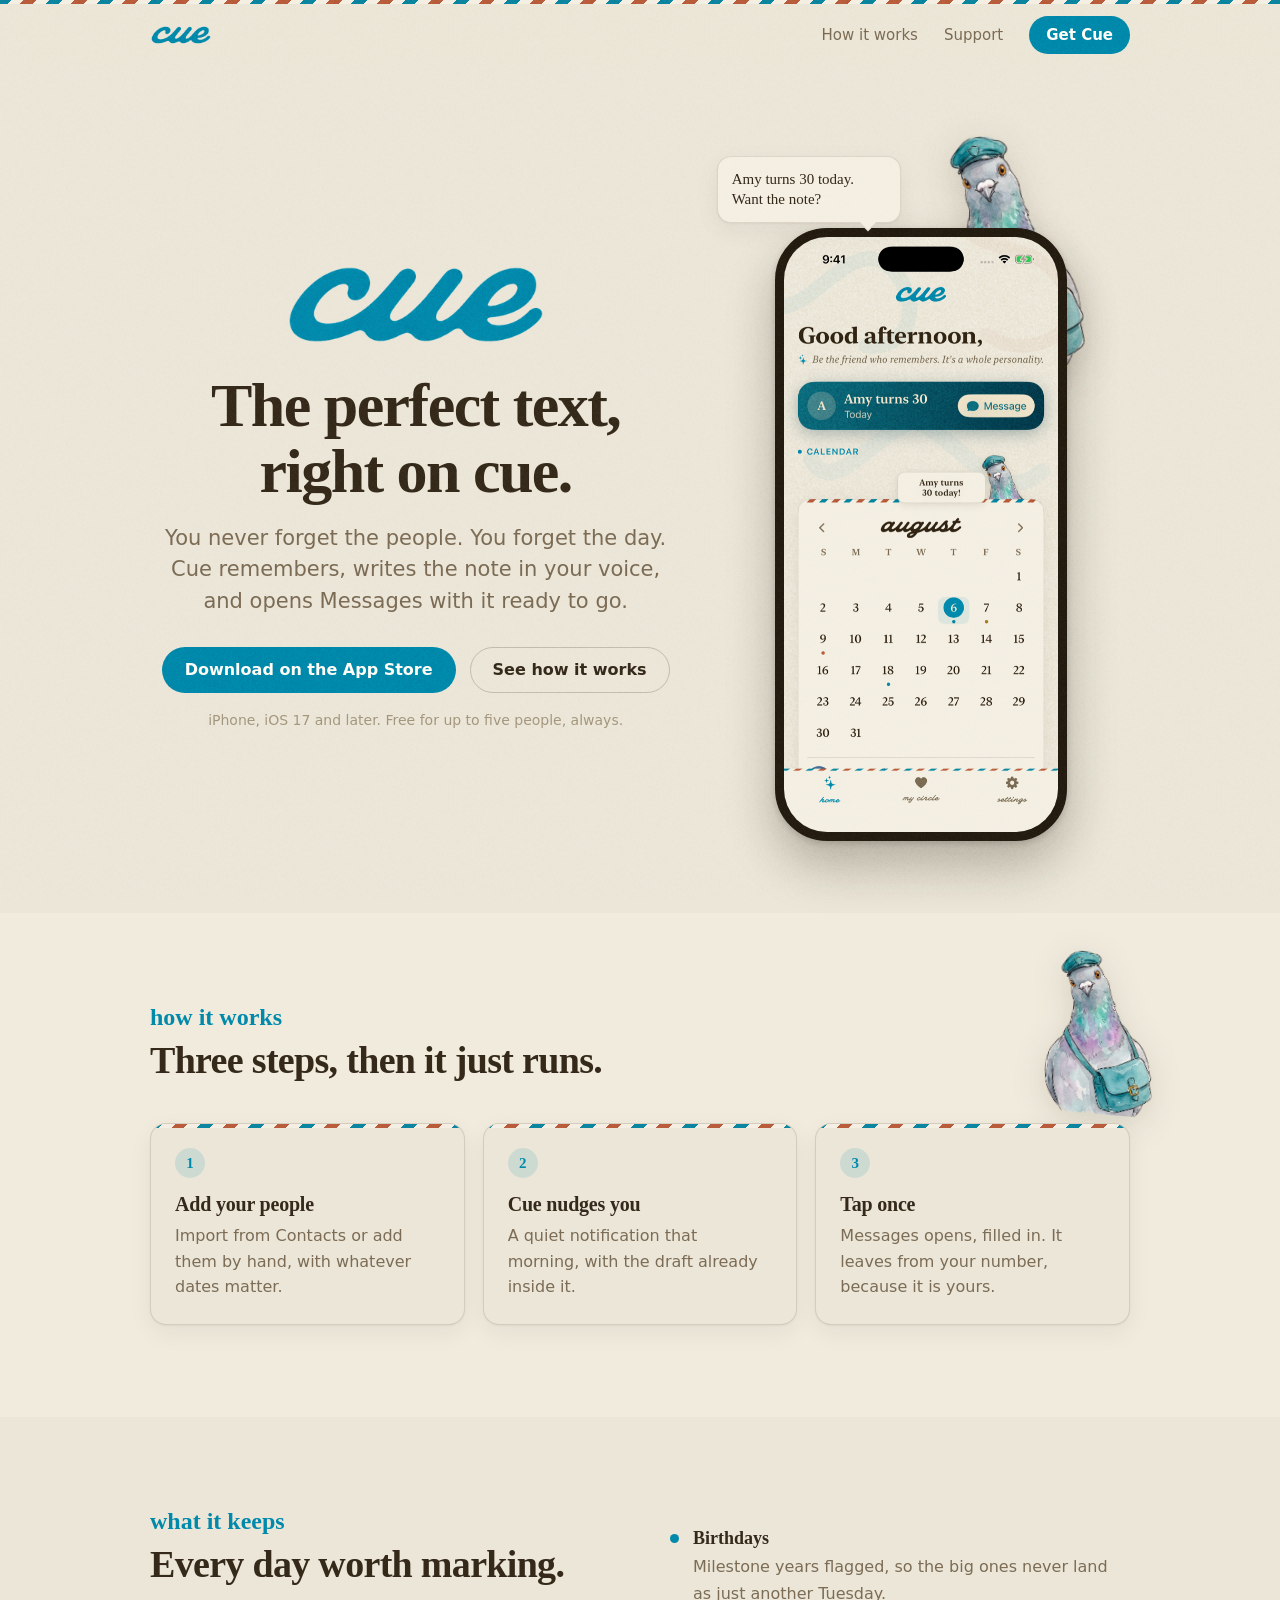
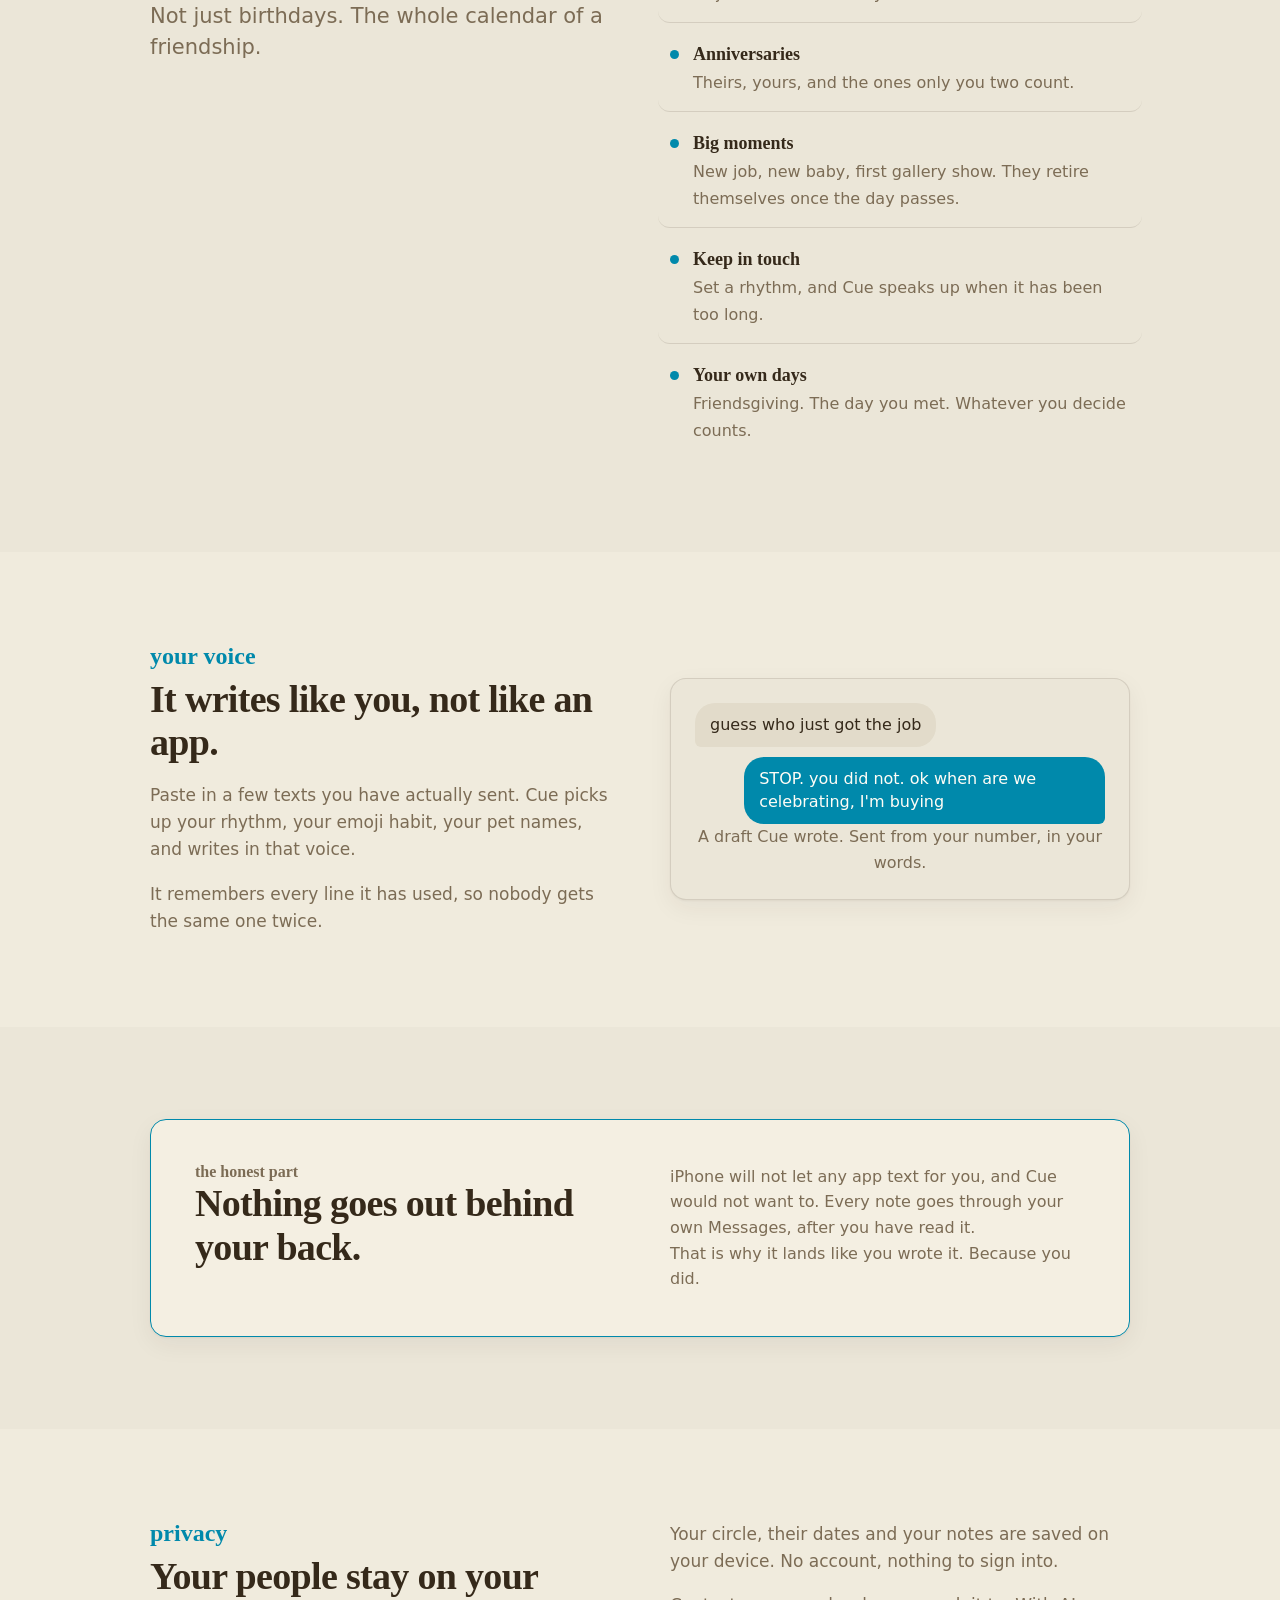
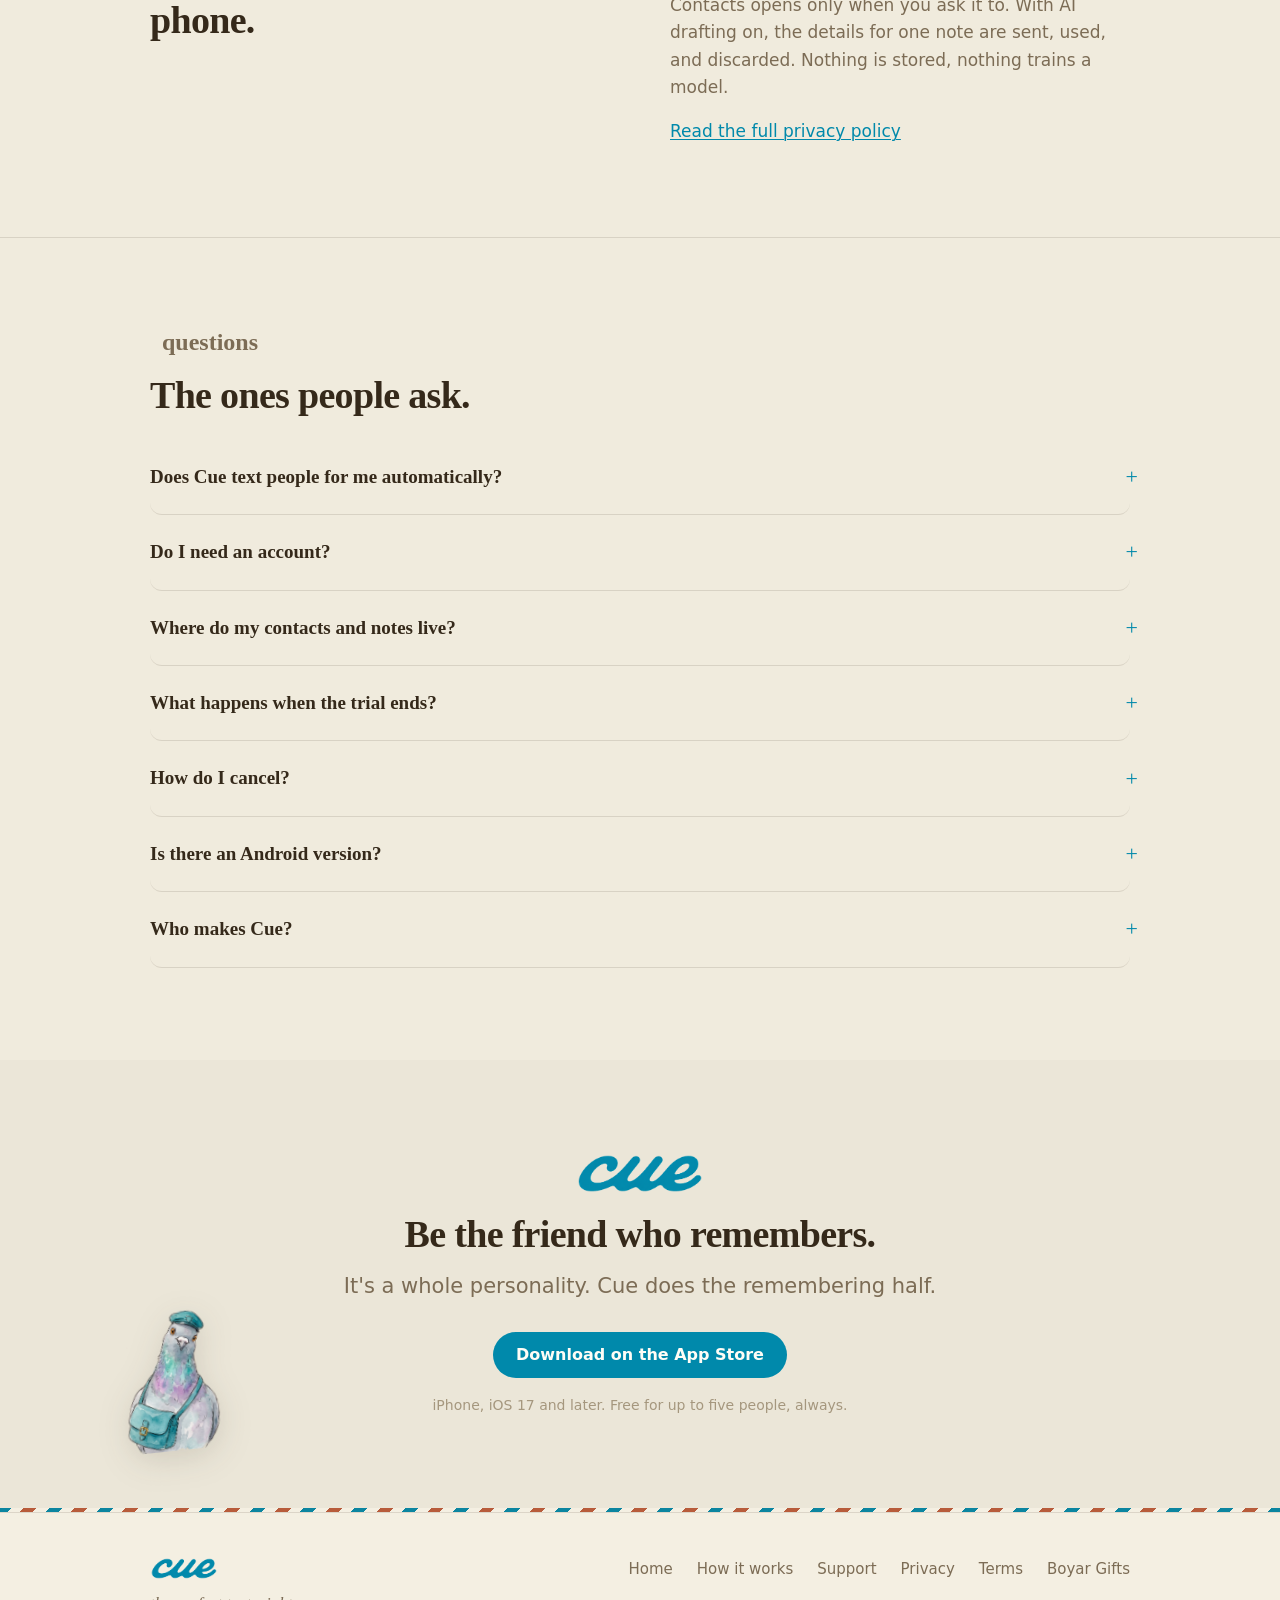
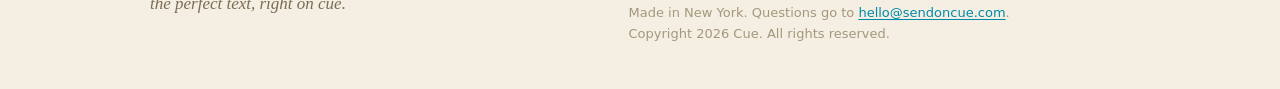
==== index.html @ 004a2480 "Trim moved to the foot, App Store badge, heavier script, and a self-running list I removed the wrong" ====
<!doctype html>
<html lang="en">
<head>
<meta charset="utf-8">
<meta name="viewport" content="width=device-width, initial-scale=1">
<title>Cue. The perfect text, right on cue.</title>
<meta name="description" content="Cue remembers every birthday, anniversary and long overdue hello, drafts the note in your voice, and opens Messages with it ready to send from your own number. iPhone app.">
<link rel="canonical" href="https://sendoncue.com/">
<meta name="theme-color" content="#EBE6D8">
<meta name="apple-mobile-web-app-title" content="Cue">

<meta property="og:type" content="website">
<meta property="og:site_name" content="Cue">
<meta property="og:title" content="Cue. The perfect text, right on cue.">
<meta property="og:description" content="Cue remembers the day, writes the note in your voice, and hands it to you ready to send.">
<meta property="og:url" content="https://sendoncue.com/">
<meta property="og:image" content="https://sendoncue.com/assets/icon.png">
<meta name="twitter:card" content="summary_large_image">
<meta name="twitter:title" content="Cue. The perfect text, right on cue.">
<meta name="twitter:description" content="Cue remembers the day, writes the note in your voice, and hands it to you ready to send.">
<meta name="twitter:image" content="https://sendoncue.com/assets/icon.png">

<link rel="icon" href="/assets/favicon.png" type="image/png">
<link rel="apple-touch-icon" href="/assets/apple-touch-icon.png">
<link rel="stylesheet" href="/assets/styles.css">

<script type="application/ld+json">
{
  "@context": "https://schema.org",
  "@type": "SoftwareApplication",
  "name": "Cue: Send on Cue",
  "applicationCategory": "LifestyleApplication",
  "operatingSystem": "iOS 17.0 or later",
  "url": "https://sendoncue.com/",
  "description": "Cue remembers every birthday, anniversary and long overdue hello, drafts the note in your voice, and opens Messages with it ready to send from your own number."
}
</script>
</head>
<body>

<div class="airmail" aria-hidden="true"></div>

<header class="site-head">
  <div class="wrap">
    <a class="brand" href="/">
      <img src="/assets/wordmark.png" alt="Cue">
    </a>
    <nav class="nav">
      <a href="#how" class="hide-sm">How it works</a>
      <a href="/support.html">Support</a>
      <!-- Scrolls to the closing section, where the App Store CTA lives. -->
      <a class="btn btn-sm" href="#get">Get Cue</a>
    </nav>
  </div>
</header>

<main>

<section class="hero">
  <div class="wrap">
    <div class="hero-copy">
      <img class="hero-mark" src="/assets/wordmark.png" alt="Cue" width="290">
      <h1>The perfect text,<br>right on cue.</h1>
      <p class="lede">
        You never forget the people. You forget the day. Cue remembers, writes the
        note in your voice, and opens Messages with it ready to go.
      </p>
      <div class="cta-row">
        <!-- LAUNCH SWAP: make this an <a class="btn" href="https://apps.apple.com/app/id<APP_ID>"> -->
        <span class="btn btn-static">Download on the App Store</span>
        <a class="btn btn-ghost" href="#how">See how it works</a>
      </div>
      <p class="cta-sub">iPhone, iOS 17 and later. Free for up to five people, always.</p>
    </div>

    <div class="hero-art">
      <div class="hero-note">Amy turns 30 today. Want the note?</div>
      <img class="hero-pigeon" src="/assets/pigeon.png" alt="" aria-hidden="true">
      <div class="phone">
        <img src="/assets/app-home-light.png" width="520" height="1130"
             alt="The Cue home screen: today's moment at the top, and a handwritten august calendar on warm paper">
      </div>
    </div>
  </div>
</section>

<section id="how" class="band">
  <div class="wrap">
    <img class="perch perch-right" src="/assets/pigeon.png" alt="" aria-hidden="true">
    <div class="section-head">
      <p class="eyebrow">how it works</p>
      <h2>Three steps, then it just runs.</h2>
    </div>
    <div class="grid grid-3">
      <article class="card card-stamped step">
        <div class="num">1</div>
        <h3>Add your people</h3>
        <p>Import from Contacts or add them by hand, with whatever dates matter.</p>
      </article>
      <article class="card card-stamped step">
        <div class="num">2</div>
        <h3>Cue nudges you</h3>
        <p>A quiet notification that morning, with the draft already inside it.</p>
      </article>
      <article class="card card-stamped step">
        <div class="num">3</div>
        <h3>Tap once</h3>
        <p>Messages opens, filled in. It leaves from your number, because it is yours.</p>
      </article>
    </div>
  </div>
</section>

<section>
  <div class="wrap split">
    <div>
      <p class="eyebrow">what it keeps</p>
      <h2>Every day worth marking.</h2>
      <p class="lede" style="margin-bottom:0">
        Not just birthdays. The whole calendar of a friendship.
      </p>
    </div>
    <ul class="occasions">
      <li>
        <span class="dot"></span>
        <div><strong>Birthdays</strong><br>
        <span>Milestone years flagged, so the big ones never land as just another Tuesday.</span></div>
      </li>
      <li>
        <span class="dot"></span>
        <div><strong>Anniversaries</strong><br>
        <span>Theirs, yours, and the ones only you two count.</span></div>
      </li>
      <li>
        <span class="dot"></span>
        <div><strong>Big moments</strong><br>
        <span>New job, new baby, first gallery show. They retire themselves once the day passes.</span></div>
      </li>
      <li>
        <span class="dot"></span>
        <div><strong>Keep in touch</strong><br>
        <span>Set a rhythm, and Cue speaks up when it has been too long.</span></div>
      </li>
      <li>
        <span class="dot"></span>
        <div><strong>Your own days</strong><br>
        <span>Friendsgiving. The day you met. Whatever you decide counts.</span></div>
      </li>
    </ul>
  </div>
</section>

<section class="band">
  <div class="wrap split split-center">
    <div>
      <p class="eyebrow">your voice</p>
      <h2>It writes like you, not like an app.</h2>
      <p style="color:var(--ink-2)">
        Paste in a few texts you have actually sent. Cue picks up your rhythm, your
        emoji habit, your pet names, and writes in that voice.
      </p>
      <p style="color:var(--ink-2);margin-bottom:0">
        It remembers every line it has used, so nobody gets the same one twice.
      </p>
    </div>
    <div class="card">
      <div class="thread">
        <div class="bubble them">guess who just got the job</div>
        <div class="bubble you">STOP. you did not. ok when are we celebrating, I'm buying</div>
      </div>
      <p class="thread-cap">A draft Cue wrote. Sent from your number, in your words.</p>
    </div>
  </div>
</section>

<section>
  <div class="wrap">
    <div class="card card-outline" style="padding:clamp(26px,4vw,44px)">
      <div class="split">
        <div>
          <p class="eyebrow">the honest part</p>
          <h2>Nothing goes out behind your back.</h2>
        </div>
        <div>
          <p style="color:var(--ink-2);margin-top:0">
            iPhone will not let any app text for you, and Cue would not want to. Every
            note goes through your own Messages, after you have read it.
          </p>
          <p style="color:var(--ink-2);margin-bottom:0">
            That is why it lands like you wrote it. Because you did.
          </p>
        </div>
      </div>
    </div>
  </div>
</section>

<section class="band">
  <div class="wrap split">
    <div>
      <p class="eyebrow">privacy</p>
      <h2>Your people stay on your phone.</h2>
    </div>
    <div>
      <p style="color:var(--ink-2);margin-top:0">
        Your circle, their dates and your notes are saved on your device. No account,
        nothing to sign into.
      </p>
      <p style="color:var(--ink-2)">
        Contacts opens only when you ask it to. With AI drafting on, the details for
        one note are sent, used, and discarded. Nothing is stored, nothing trains a model.
      </p>
      <p style="margin-bottom:0"><a href="/privacy.html">Read the full privacy policy</a></p>
    </div>
  </div>
</section>

<section class="faq band">
  <div class="wrap">
    <p class="eyebrow">questions</p>
    <h2 style="margin-bottom:22px">The ones people ask.</h2>

    <details>
      <summary>Does Cue text people for me automatically?</summary>
      <p>
        No, and it cannot. iOS does not let any app send a message without you. Cue
        writes the draft and opens Messages with it loaded. You press send.
      </p>
    </details>

    <details>
      <summary>Do I need an account?</summary>
      <p>No. No sign up, no password. Open it and start adding people.</p>
    </details>

    <details>
      <summary>Where do my contacts and notes live?</summary>
      <p>
        On your iPhone. Cue asks for Contacts only when you choose to import, and
        keeps only who you pick. The <a href="/privacy.html">privacy policy</a> has
        the full detail.
      </p>
    </details>

    <details>
      <summary>What happens when the trial ends?</summary>
      <p>
        Nothing is deleted. Cue keeps reminding you about up to five people and keeps
        drafting on your device. Subscribe whenever you want the rest back.
      </p>
    </details>

    <details>
      <summary>How do I cancel?</summary>
      <p>
        iPhone Settings, your name, Subscriptions, Cue. Apple handles billing, so
        cancelling there stops it everywhere. There is a link inside the app too.
      </p>
    </details>

    <details>
      <summary>Is there an Android version?</summary>
      <p>
        Not yet. Cue leans on iOS notifications and the native Messages composer, so
        iPhone came first.
      </p>
    </details>

    <details>
      <summary>Who makes Cue?</summary>
      <p>
        The people behind <a href="https://boyargifts.com" rel="noopener">Boyar Gifts</a>,
        a small New York shop for people who take being thoughtful seriously and
        themselves much less so.
      </p>
    </details>
  </div>
</section>

<section id="get">
  <div class="wrap" style="text-align:center;position:relative;z-index:1">
    <img class="perch perch-left" src="/assets/pigeon.png" alt="" aria-hidden="true">
    <img src="/assets/wordmark.png" alt="Cue" width="130" style="width:130px;margin:0 auto 18px">
    <h2>Be the friend who remembers.</h2>
    <p class="lede" style="margin-left:auto;margin-right:auto">
      It's a whole personality. Cue does the remembering half.
    </p>
    <div class="cta-row" style="justify-content:center">
      <!-- LAUNCH SWAP: make this an <a class="btn" href="https://apps.apple.com/app/id<APP_ID>"> -->
      <span class="btn btn-static">Download on the App Store</span>
    </div>
    <p class="cta-sub">iPhone, iOS 17 and later. Free for up to five people, always.</p>
  </div>
</section>

</main>

<div class="airmail" aria-hidden="true"></div>

<footer class="site-foot">
  <div class="wrap inner">
    <div>
      <img class="mark" src="/assets/wordmark.png" alt="Cue">
      <p class="script" style="margin:0">the perfect text, right on cue.</p>
    </div>
    <div>
      <div class="foot-links">
        <a href="/">Home</a>
        <a href="#how">How it works</a>
        <a href="/support.html">Support</a>
        <a href="/privacy.html">Privacy</a>
        <a href="/terms.html">Terms</a>
        <a href="https://boyargifts.com" rel="noopener">Boyar Gifts</a>
      </div>
      <p class="fine">
        Made in New York. Questions go to
        <a href="mailto:hello@sendoncue.com">hello@sendoncue.com</a>.<br>
        Copyright 2026 Cue. All rights reserved.
      </p>
    </div>
  </div>
</footer>


<script>
// Walk the occasions list on a loop so the section shows what it does without
// anyone hovering. Pauses off-screen and on hover, and sits out entirely for
// anyone who has asked for reduced motion.
(function () {
  var list = document.querySelector('.occasions');
  if (!list || window.matchMedia('(prefers-reduced-motion: reduce)').matches) return;
  var items = [].slice.call(list.children);
  if (!items.length) return;

  var i = -1, timer = null, visible = false, hovering = false;

  function step() {
    items.forEach(function (el) { el.classList.remove('is-lit'); });
    i = (i + 1) % items.length;
    items[i].classList.add('is-lit');
  }
  function run() {
    if (timer || !visible || hovering) return;
    step();
    timer = setInterval(step, 2000);
  }
  function halt(clear) {
    if (timer) { clearInterval(timer); timer = null; }
    if (clear) items.forEach(function (el) { el.classList.remove('is-lit'); });
  }

  list.addEventListener('pointerenter', function () { hovering = true; halt(true); });
  list.addEventListener('pointerleave', function () { hovering = false; run(); });

  new IntersectionObserver(function (entries) {
    visible = entries[0].isIntersecting;
    visible ? run() : halt(true);
  }, { threshold: 0.35 }).observe(list);
})();
</script>
</body>
</html>
---- assets/styles.css ----
/* Cue — sendoncue.com
   Tokens mirror Cue/Theme.swift exactly so the site and the app are one object.
   Type uses the system stack, so an iPhone visitor sees New York and SF Pro:
   the literal fonts the app draws with. No webfont request, no layout shift. */

:root {
  --canvas:      #EBE6D8;
  --paper:       #F4EFE2;
  --paper-deep:  #E2DBCA;
  --ink:         #35291A;
  --ink-2:       #7C6C55;
  --ink-muted:   #A5977E;
  --on-ink:      #F1E5CB;
  --accent:      #0089AB;
  --accent-deep: #0A5A70;
  --accent-soft: rgba(0, 137, 171, 0.13);
  --teal:        #0B85A0;
  --terracotta:  #B85C3B;
  --ochre:       #A37B20;
  --sage:        #6D8449;
  --slate:       #3F6E93;
  --hairline:    rgba(53, 41, 26, 0.13);
  --hairline-2:  rgba(53, 41, 26, 0.22);
  --shadow:      0 1px 2px rgba(53, 41, 26, 0.05), 0 8px 24px rgba(53, 41, 26, 0.06);
  --shadow-lift: 0 2px 4px rgba(53, 41, 26, 0.06), 0 16px 34px rgba(53, 41, 26, 0.10);
  --grain:       0.22;

  --serif: ui-serif, "New York", Georgia, "Iowan Old Style", "Times New Roman", serif;
  --sans:  -apple-system, BlinkMacSystemFont, "SF Pro Text", system-ui, "Segoe UI",
           Roboto, Helvetica, Arial, sans-serif;
  /* The nearest thing to her handwriting that ships on the device, and the same
     face the app used for its tab labels before they became sliced artwork. */
  --script: "Snell Roundhand", "Apple Chancery", "Savoye LET", "Brush Script MT", cursive;

  --gutter: clamp(20px, 5vw, 40px);
  --measure: 62ch;
  --radius: 16px;
}

/* The site is pinned to the warm paper light look for every visitor, whatever
   their browser theme. Per the brand, "white" is always this cream, never #FFF. */

*, *::before, *::after { box-sizing: border-box; }

html { -webkit-text-size-adjust: 100%; scroll-behavior: smooth; }
@media (prefers-reduced-motion: reduce) { html { scroll-behavior: auto; } }

body {
  margin: 0;
  background: var(--canvas);
  color: var(--ink);
  font-family: var(--sans);
  font-size: 17px;
  line-height: 1.6;
  -webkit-font-smoothing: antialiased;
  overflow-x: hidden;
}

/* Thick-paper grain, the same 256px tile the app lays over every screen. */
body::before {
  content: "";
  position: fixed;
  inset: 0;
  background-image: url("grain.png");
  background-size: 256px 256px;
  mix-blend-mode: soft-light;
  opacity: var(--grain);
  pointer-events: none;
  z-index: 9999;
}

img { max-width: 100%; height: auto; display: block; }

a { color: var(--accent); text-decoration-thickness: 1px; text-underline-offset: 2px; }
a:hover { color: var(--accent-deep); }

::selection { background: var(--accent-soft); }

.wrap { width: 100%; max-width: 1060px; margin: 0 inline; margin-inline: auto; padding-inline: var(--gutter); }

/* ---------- par avion ---------- */

.airmail {
  height: 4px;
  width: 100%;
  background: repeating-linear-gradient(
    -45deg,
    var(--teal) 0 9px,
    var(--paper) 9px 18px,
    var(--terracotta) 18px 27px,
    var(--paper) 27px 36px
  );
}

/* ---------- header ---------- */

.site-head {
  position: sticky;
  top: 0;
  z-index: 60;
  background: color-mix(in srgb, var(--canvas) 90%, transparent);
  backdrop-filter: saturate(160%) blur(14px);
  -webkit-backdrop-filter: saturate(160%) blur(14px);
}
.site-head .wrap {
  display: flex;
  align-items: center;
  justify-content: space-between;
  gap: 20px;
  min-height: 62px;
}
.brand { display: flex; align-items: center; gap: 10px; text-decoration: none; }
.brand img { width: 62px; }
.brand .sr { position: absolute; width: 1px; height: 1px; overflow: hidden; clip-path: inset(50%); }

.nav { display: flex; align-items: center; gap: 26px; }
.nav a {
  font-size: 15px;
  color: var(--ink-2);
  text-decoration: none;
  transition: color 0.15s ease;
}
.nav a:hover { color: var(--ink); }
/* .nav a would otherwise out-specify .btn and paint the pill's label in ink. */
.nav a.btn { color: #FFFDF6; }
.nav a.btn.btn-ghost { color: var(--ink); }
@media (max-width: 620px) { .nav a.hide-sm { display: none; } }

/* ---------- buttons ---------- */

.btn {
  display: inline-flex;
  align-items: center;
  justify-content: center;
  gap: 8px;
  min-height: 46px;
  padding: 0 22px;
  border-radius: 999px;
  border: 1px solid transparent;
  background: var(--accent);
  color: #FFFDF6;
  font-family: var(--sans);
  font-size: 16px;
  font-weight: 600;
  text-decoration: none;
  cursor: pointer;
  transition: transform 0.15s ease, filter 0.15s ease;
}
.btn:hover { filter: brightness(1.06); color: #FFFDF6; }
.btn:active { transform: scale(0.98); }

.btn-ghost {
  background: transparent;
  color: var(--ink);
  border-color: var(--hairline-2);
}
.btn-ghost:hover { background: var(--paper); color: var(--ink); filter: none; }

.btn-sm { min-height: 38px; padding: 0 16px; font-size: 15px; }

/* A badge, not a link. Used for the App Store CTA until the listing exists, so
   nothing invites a click that would go nowhere. */
.btn-static { cursor: default; }
.btn-static:hover { filter: none; }
.btn-static:active { transform: none; }

/* ---------- type ---------- */

h1, h2, h3, .serif { font-family: var(--serif); font-weight: 600; letter-spacing: -0.01em; }

h1 {
  font-size: clamp(38px, 6.4vw, 62px);
  line-height: 1.06;
  margin: 0 0 18px;
  letter-spacing: -0.025em;
}
h2 {
  font-size: clamp(27px, 3.6vw, 38px);
  line-height: 1.15;
  margin: 0 0 14px;
  letter-spacing: -0.018em;
}
h3 { font-size: 20px; line-height: 1.25; margin: 0 0 6px; }

.lede {
  font-size: clamp(18px, 2.1vw, 21px);
  line-height: 1.5;
  color: var(--ink-2);
  max-width: 34em;
  margin: 0 0 30px;
}
/* Mini headers in her hand, sentence case. Script in all caps is unreadable.
   Named Black face first: Snell ships Regular, Bold and Black, and weight 900
   alone does not always resolve to Black through the family name. */
.eyebrow {
  font-family: "SnellRoundhand-Black", var(--script);
  font-weight: 900;
  font-size: clamp(19px, 2.1vw, 24px);
  line-height: 1;
  letter-spacing: 0;
  text-transform: none;
  color: var(--accent);
  margin: 0 0 8px;
  padding-bottom: 2px;
}
.script {
  font-family: var(--serif);
  font-style: italic;
  color: var(--ink-2);
}

section { padding-block: clamp(56px, 9vw, 92px); scroll-margin-top: 70px; position: relative; }
.section-head { max-width: 40em; margin-bottom: 40px; }

/* Alternating paper bands so each section reads as its own sheet rather than one
   endless scroll. Tint only, no rule: a hairline between two near-identical
   creams reads as a seam rather than a separation. */
.band { background: color-mix(in srgb, var(--paper) 52%, var(--canvas)); }

/* A pigeon tucked into a corner of the content column, decorative only.
   Anchored to .wrap rather than the section, so it tracks the text instead of
   drifting out into the page margin on wide screens. */
.wrap { position: relative; }
.perch {
  position: absolute;
  pointer-events: none;
  z-index: 0;
  filter: drop-shadow(0 8px 16px rgba(53, 41, 26, 0.14));
}
/* Inset by 12px: the rotation swings the bounding box out by roughly 8px, which
   is enough to force a horizontal scrollbar between 820 and 1100 where the wrap
   fills the viewport and there is no page margin to absorb it. */
.perch-right { right: 12px; top: -54px; width: clamp(76px, 9vw, 112px); transform: rotate(5deg); }
.perch-left  { left: 12px; bottom: -34px; width: clamp(70px, 8vw, 96px); transform: rotate(-6deg) scaleX(-1); }
/* Modifier: drop a perch to the foot of its column instead of the head. Low
   enough to clear the card above it rather than being decapitated by it. */
.perch-low   { top: auto; bottom: -66px; }
.wrap > *:not(.perch) { position: relative; z-index: 1; }
@media (max-width: 820px) { .perch { display: none; } }

/* ---------- hero ---------- */

.hero { padding-top: clamp(48px, 8vw, 84px); padding-bottom: clamp(40px, 7vw, 72px); position: relative; }
.hero .wrap {
  display: grid;
  grid-template-columns: minmax(0, 1.15fr) minmax(0, 0.85fr);
  gap: clamp(24px, 5vw, 56px);
  align-items: center;
}
/* Wordmark centred over its column, everything stacked beneath it. */
.hero-copy { text-align: center; }
.hero-copy .lede { margin-inline: auto; }
.hero-copy .cta-row { justify-content: center; }
.hero-mark { width: min(268px, 60vw); margin: 0 auto 24px; }

/* The app itself, in a bezel, with the mail pigeon peeking out from behind it
   exactly the way it peeks from behind the calendar card inside the app. */
.hero-art { position: relative; justify-self: center; padding-top: 78px; padding-right: 26px; }
.phone {
  position: relative;
  z-index: 1;
  width: min(292px, 60vw);
  border: 9px solid #241B10;
  border-radius: 52px;
  overflow: hidden;
  background: #241B10;
  box-shadow: 0 2px 6px rgba(36, 27, 16, 0.18), 0 24px 48px rgba(36, 27, 16, 0.28);
}
.phone img { width: 100%; height: auto; display: block; }
.hero-pigeon {
  position: absolute;
  z-index: 0;
  top: -14px;
  right: 2px;
  width: min(160px, 34vw);
  transform: rotate(3deg);
  filter: drop-shadow(0 10px 18px rgba(53, 41, 26, 0.18));
}
.hero-note {
  position: absolute;
  z-index: 2;
  left: -58px;
  top: 6px;
  max-width: 184px;
  background: var(--paper);
  border: 1px solid var(--hairline);
  border-radius: 14px;
  padding: 12px 14px;
  box-shadow: var(--shadow);
  font-family: var(--serif);
  font-size: 15px;
  line-height: 1.35;
  color: var(--ink);
}
.hero-note::after {
  content: "";
  position: absolute;
  right: 26px;
  bottom: -7px;
  width: 12px; height: 12px;
  background: var(--paper);
  border-right: 1px solid var(--hairline);
  border-bottom: 1px solid var(--hairline);
  transform: rotate(45deg);
}
.cta-row { display: flex; flex-wrap: wrap; align-items: center; gap: 14px; }
.cta-sub { font-size: 14px; color: var(--ink-muted); margin: 16px 0 0; }

@media (max-width: 780px) {
  .hero .wrap { grid-template-columns: 1fr; }
  .hero-art { order: -1; justify-self: center; margin-bottom: 4px; padding-top: 64px; }
  .phone { width: min(232px, 56vw); border-width: 7px; border-radius: 42px; }
  .hero-pigeon { width: min(126px, 30vw); right: 0; }
  .hero-note { left: -46px; top: 2px; max-width: 150px; font-size: 14px; }
}

/* "Soon on the App Store" chip */
.store-pill {
  display: inline-block;
  font-size: 11px;
  font-weight: 700;
  letter-spacing: 0.12em;
  text-transform: uppercase;
  color: var(--accent);
  background: var(--accent-soft);
  padding: 6px 12px;
  border-radius: 999px;
  margin: 0 0 16px;
}

/* ---------- cards ---------- */

.card {
  position: relative;
  background: var(--paper);
  border: 1px solid var(--hairline);
  border-radius: var(--radius);
  padding: 24px;
  box-shadow: var(--shadow);
  overflow: hidden;
  transition: transform 0.2s ease, box-shadow 0.2s ease, border-color 0.2s ease;
}
.band .card { background: var(--canvas); }
.card:hover {
  transform: translateY(-3px);
  box-shadow: var(--shadow-lift);
  border-color: var(--hairline-2);
}
@media (prefers-reduced-motion: reduce) { .card:hover { transform: none; } }
.card-stamped::before {
  content: "";
  position: absolute;
  inset: 0 0 auto 0;
  height: 4px;
  background: repeating-linear-gradient(
    -45deg,
    var(--teal) 0 9px,
    var(--paper) 9px 18px,
    var(--terracotta) 18px 27px,
    var(--paper) 27px 36px
  );
}

/* Outlined instead of stamped: a turquoise rule all the way round. */
.card-outline { border: 1.5px solid var(--accent); }
.card-outline:hover { border-color: var(--accent); }

.grid { display: grid; gap: 18px; }
.grid-3 { grid-template-columns: repeat(3, minmax(0, 1fr)); }
.grid-2 { grid-template-columns: repeat(2, minmax(0, 1fr)); }
@media (max-width: 880px) { .grid-3 { grid-template-columns: 1fr; } }
@media (max-width: 700px) { .grid-2 { grid-template-columns: 1fr; } }

.step .num {
  font-family: var(--serif);
  font-size: 15px;
  font-weight: 600;
  color: var(--accent);
  width: 30px; height: 30px;
  display: grid; place-items: center;
  border-radius: 50%;
  background: var(--accent-soft);
  margin-bottom: 14px;
}
.card p { color: var(--ink-2); margin: 0; font-size: 16px; }

/* ---------- occasion list ---------- */

.occasions { list-style: none; margin: 0; padding: 0; display: grid; gap: 2px; }
.occasions li {
  display: flex;
  gap: 14px;
  align-items: baseline;
  padding: 15px 12px;
  margin-inline: -12px;
  border-radius: 12px;
  border-bottom: 1px solid var(--hairline);
  transition: background 0.16s ease;
}
.occasions li:last-child { border-bottom: 0; }
/* .is-lit is driven by the auto-cycle in index.html, and reads identically to a
   hover so the section demonstrates itself without anyone touching it. */
.occasions li:hover,
.occasions li.is-lit { background: var(--paper); }
.band .occasions li:hover,
.band .occasions li.is-lit { background: var(--canvas); }
.occasions li.is-lit .dot {
  transform: translateY(-1px) scale(1.45);
  box-shadow: 0 0 0 5px var(--accent-soft);
}
.occasions li.is-lit strong { color: var(--accent); }
/* One palette: every ink dot is the house turquoise. */
.dot {
  width: 9px; height: 9px; border-radius: 50%; flex: none;
  background: var(--accent);
  transform: translateY(-1px);
  transition: transform 0.16s ease, box-shadow 0.16s ease;
}
.occasions li:hover .dot { transform: translateY(-1px) scale(1.35); }
.occasions strong { font-family: var(--serif); font-weight: 600; font-size: 18px; }
.occasions span { color: var(--ink-2); font-size: 16px; }

/* ---------- split panels ---------- */

/* Headings sit level with the top of the column beside them, which reads more
   deliberate than vertical centering when the two sides differ a lot in length. */
.split { display: grid; grid-template-columns: repeat(2, minmax(0, 1fr)); gap: clamp(28px, 5vw, 60px); align-items: start; }
/* For pairs where the two halves should read as level, not top-aligned. */
.split-center { align-items: center; }
@media (max-width: 820px) { .split { grid-template-columns: 1fr; } }

.thread { display: grid; gap: 10px; }
.bubble {
  max-width: 88%;
  padding: 11px 15px;
  border-radius: 20px;
  font-size: 16px;
  line-height: 1.4;
}
.bubble.them {
  justify-self: start;
  background: var(--paper-deep);
  color: var(--ink);
  border-bottom-left-radius: 6px;
}
.bubble.you {
  justify-self: end;
  background: var(--accent);
  color: #FFFDF6;
  border-bottom-right-radius: 6px;
}
.thread-cap { font-size: 13px; color: var(--ink-muted); text-align: center; margin: 4px 0 0; }

/* ---------- pricing ---------- */

.price-grid { display: grid; grid-template-columns: repeat(2, minmax(0, 1fr)); gap: 18px; max-width: 720px; }
@media (max-width: 700px) { .price-grid { grid-template-columns: 1fr; } }
.price .amount { font-family: var(--serif); font-size: 40px; line-height: 1; margin: 6px 0 4px; }
.price .per { font-size: 15px; color: var(--ink-2); }
.price .tag {
  display: inline-block;
  font-size: 11px;
  font-weight: 700;
  letter-spacing: 0.1em;
  text-transform: uppercase;
  color: var(--accent);
  background: var(--accent-soft);
  padding: 4px 9px;
  border-radius: 999px;
  margin-bottom: 4px;
}
.price-note { font-size: 14px; color: var(--ink-muted); margin-top: 20px; max-width: 46em; }

/* ---------- faq ---------- */

.faq { border-top: 1px solid var(--hairline); }
.faq details { border-bottom: 1px solid var(--hairline); padding: 4px 0; }
.faq details { transition: background 0.16s ease; border-radius: 12px; }
.faq details:hover { background: var(--paper); }
.band .faq details:hover { background: var(--canvas); }
.faq summary {
  cursor: pointer;
  list-style: none;
  padding: 18px 40px 18px 12px;
  margin-inline: -12px;
  font-family: var(--serif);
  font-size: 19px;
  font-weight: 600;
  position: relative;
  transition: color 0.15s ease;
}
.faq summary:hover { color: var(--accent); }
.faq p { padding-inline: 12px; margin-inline: -12px; }
.faq summary::-webkit-details-marker { display: none; }
.faq summary::after {
  content: "+";
  position: absolute;
  right: 4px; top: 50%;
  transform: translateY(-50%);
  font-size: 22px;
  font-weight: 400;
  color: var(--accent);
}
.faq details[open] summary::after { content: "\2013"; }
.faq p { color: var(--ink-2); margin: 0 0 18px; max-width: var(--measure); }

/* ---------- footer ---------- */

.site-foot { background: var(--paper); border-top: 1px solid var(--hairline); }
.site-foot .inner {
  padding-block: 44px;
  display: flex;
  flex-wrap: wrap;
  gap: 28px;
  justify-content: space-between;
  align-items: flex-start;
}
.site-foot img.mark { width: 68px; margin-bottom: 10px; }
.foot-links { display: flex; flex-wrap: wrap; gap: 8px 24px; }
.foot-links a { color: var(--ink-2); text-decoration: none; font-size: 15px; }
.foot-links a:hover { color: var(--ink); }
.fine { font-size: 13px; color: var(--ink-muted); margin: 22px 0 0; }

/* ---------- legal / prose pages ---------- */

.prose { max-width: 720px; padding-block: clamp(44px, 7vw, 72px); }
.prose h1 { font-size: clamp(32px, 5vw, 46px); margin-bottom: 8px; }
.prose .updated { color: var(--ink-muted); font-size: 14px; margin: 0 0 40px; }
.prose h2 { font-size: 23px; margin: 40px 0 10px; }
.prose h3 { font-size: 18px; margin: 26px 0 6px; }
.prose p, .prose li { color: var(--ink-2); }
.prose li { margin-bottom: 7px; }
.prose ul { padding-left: 20px; }
.prose strong { color: var(--ink); font-weight: 600; }
.prose table { width: 100%; border-collapse: collapse; margin: 18px 0; font-size: 15px; }
.prose th, .prose td { text-align: left; padding: 11px 12px; border-bottom: 1px solid var(--hairline); vertical-align: top; }
.prose th { font-family: var(--serif); font-weight: 600; color: var(--ink); }
.prose td { color: var(--ink-2); }
.prose .callout {
  background: var(--paper);
  border: 1px solid var(--hairline);
  border-radius: var(--radius);
  padding: 20px 22px;
  margin: 26px 0;
}
.prose .callout p:last-child { margin-bottom: 0; }
.table-scroll { overflow-x: auto; }
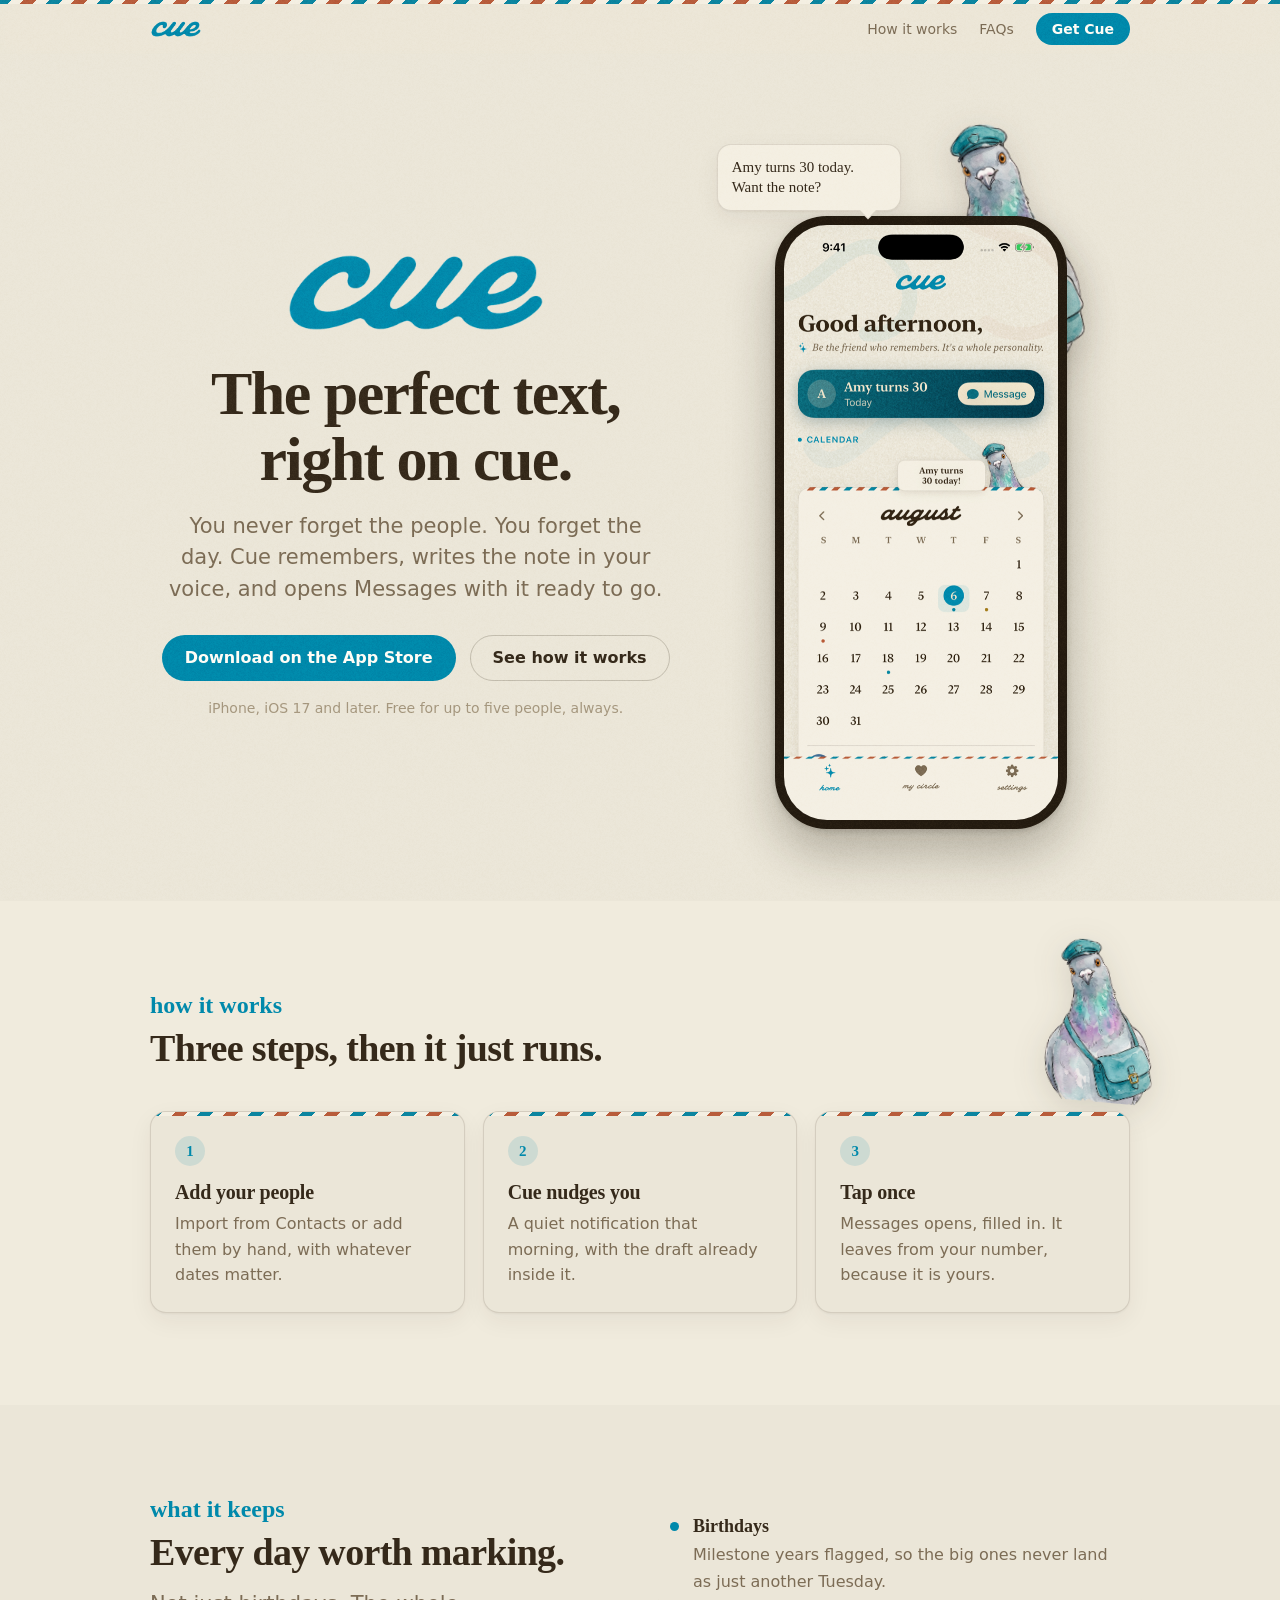
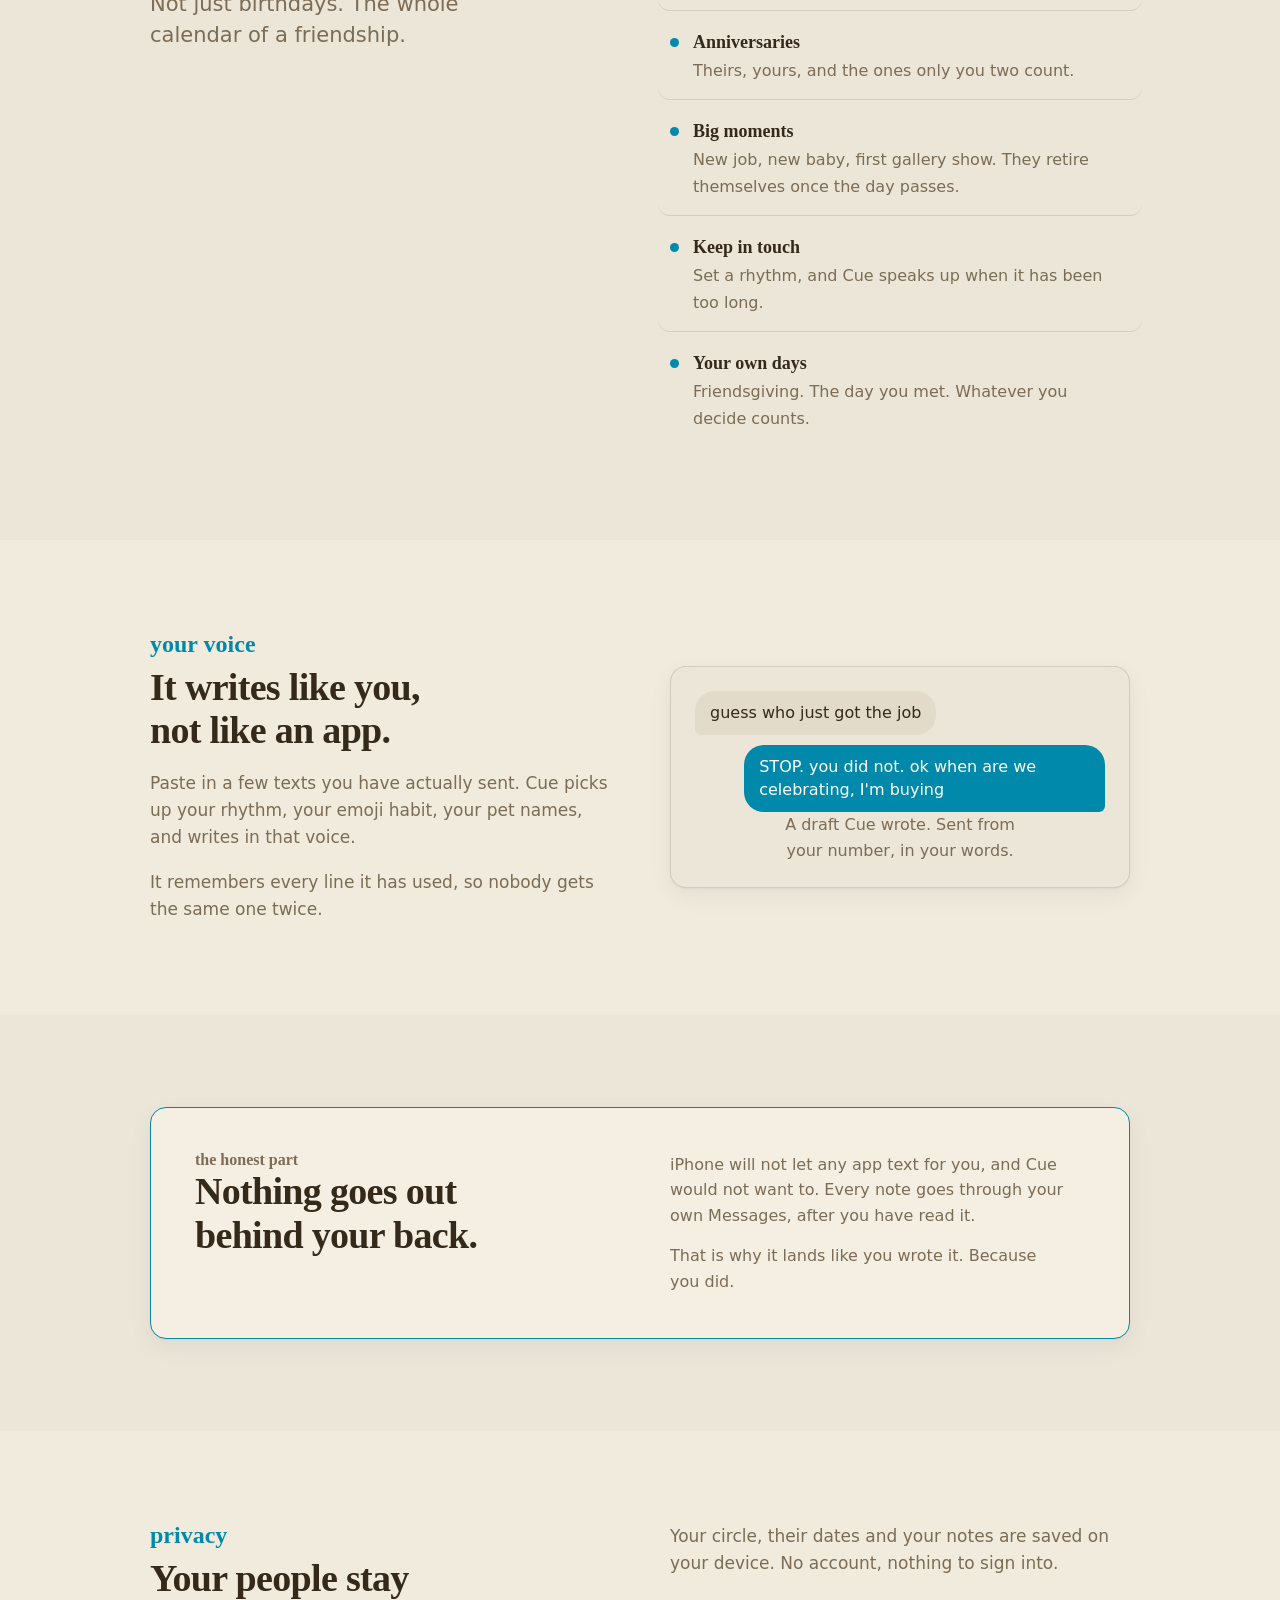
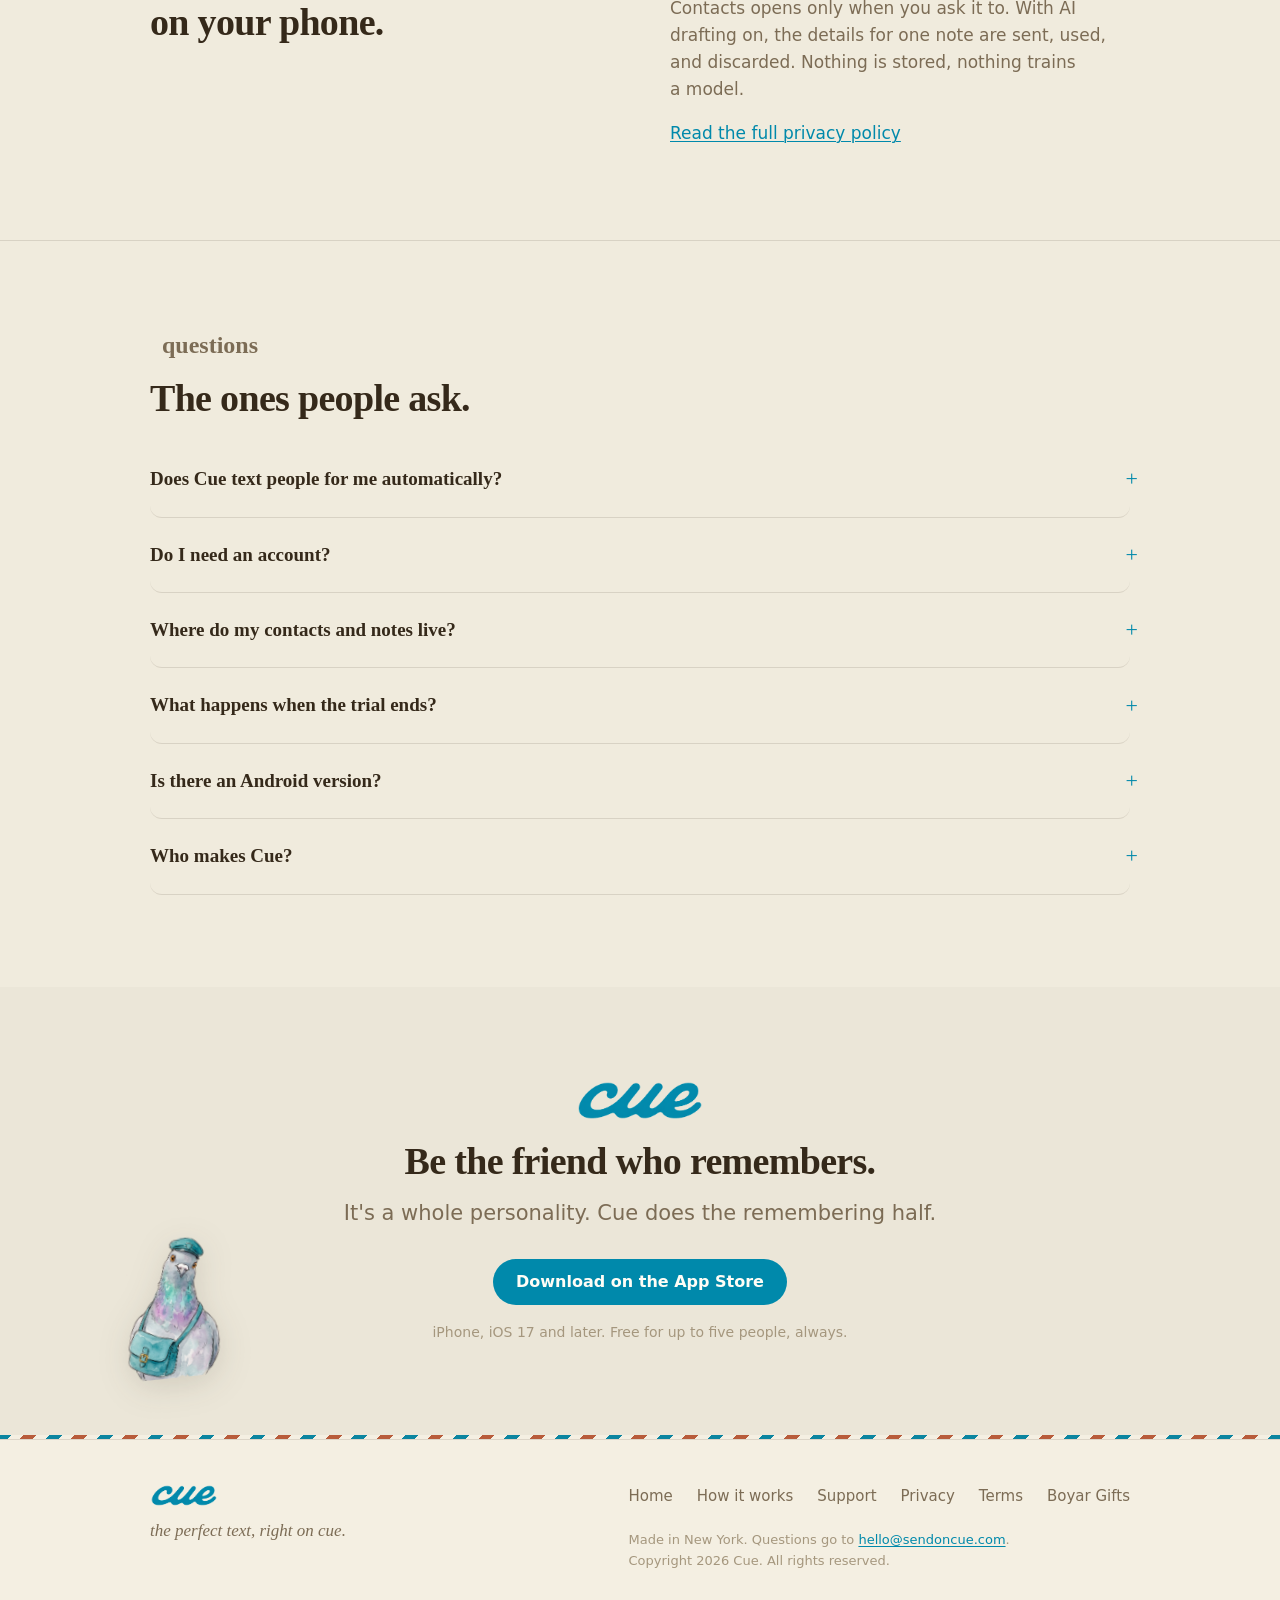
==== commit fda1fb5b: "Support drops out of the top nav, FAQs joins it, cancel question retired Nav is now How it works, FA" ====
--- a/index.html
+++ b/index.html
@@ -47,8 +47,8 @@
     </a>
     <nav class="nav">
       <a href="#how" class="hide-sm">How it works</a>
-      <a href="/support.html">Support</a>
-      <!-- Scrolls to the closing section, where the App Store CTA lives. -->
+      <a href="#faq" class="hide-sm">FAQs</a>
+      <!-- Support lives in the footer only. Scrolls to the closing App Store CTA. -->
       <a class="btn btn-sm" href="#get">Get Cue</a>
     </nav>
   </div>
@@ -215,7 +215,7 @@
   </div>
 </section>
 
-<section class="faq band">
+<section id="faq" class="faq band">
   <div class="wrap">
     <p class="eyebrow">questions</p>
     <h2 style="margin-bottom:22px">The ones people ask.</h2>
@@ -247,14 +247,6 @@
       <p>
         Nothing is deleted. Cue keeps reminding you about up to five people and keeps
         drafting on your device. Subscribe whenever you want the rest back.
-      </p>
-    </details>
-
-    <details>
-      <summary>How do I cancel?</summary>
-      <p>
-        iPhone Settings, your name, Subscriptions, Cue. Apple handles billing, so
-        cancelling there stops it everywhere. There is a link inside the app too.
       </p>
     </details>
 
--- a/assets/styles.css
+++ b/assets/styles.css
@@ -107,15 +107,15 @@
   align-items: center;
   justify-content: space-between;
   gap: 20px;
-  min-height: 62px;
+  min-height: 50px;
 }
 .brand { display: flex; align-items: center; gap: 10px; text-decoration: none; }
-.brand img { width: 62px; }
+.brand img { width: 52px; }
 .brand .sr { position: absolute; width: 1px; height: 1px; overflow: hidden; clip-path: inset(50%); }
 
-.nav { display: flex; align-items: center; gap: 26px; }
+.nav { display: flex; align-items: center; gap: 22px; }
 .nav a {
-  font-size: 15px;
+  font-size: 14px;
   color: var(--ink-2);
   text-decoration: none;
   transition: color 0.15s ease;
@@ -156,7 +156,7 @@
 }
 .btn-ghost:hover { background: var(--paper); color: var(--ink); filter: none; }
 
-.btn-sm { min-height: 38px; padding: 0 16px; font-size: 15px; }
+.btn-sm { min-height: 32px; padding: 0 15px; font-size: 14px; }
 
 /* A badge, not a link. Used for the App Store CTA until the listing exists, so
    nothing invites a click that would go nowhere. */
@@ -167,6 +167,21 @@
 /* ---------- type ---------- */
 
 h1, h2, h3, .serif { font-family: var(--serif); font-weight: 600; letter-spacing: -0.01em; }
+
+/* Line breaking.
+   balance: spreads a heading evenly across its lines instead of leaving a
+   single word stranded underneath a full one.
+   pretty: keeps body copy from ending on a widow, and avoids starting a new
+   sentence one or two words before a wrap.
+   Both degrade to normal wrapping where unsupported, so nothing breaks. */
+h1, h2, h3, .lede, .thread-cap, .cta-sub, .hero-note, .price-note, summary {
+  text-wrap: balance;
+}
+p, li, dd, .prose li, figcaption {
+  text-wrap: pretty;
+}
+/* Never strand the last word of a link or a price on its own line. */
+.occasions strong, .price .per, .fine { text-wrap: pretty; }
 
 h1 {
   font-size: clamp(38px, 6.4vw, 62px);
@@ -209,7 +224,8 @@
   color: var(--ink-2);
 }
 
-section { padding-block: clamp(56px, 9vw, 92px); scroll-margin-top: 70px; position: relative; }
+/* scroll-margin-top tracks the sticky header, so anchor jumps do not land under it. */
+section { padding-block: clamp(56px, 9vw, 92px); scroll-margin-top: 58px; position: relative; }
 .section-head { max-width: 40em; margin-bottom: 40px; }
 
 /* Alternating paper bands so each section reads as its own sheet rather than one
@@ -383,6 +399,9 @@
   margin-bottom: 14px;
 }
 .card p { color: var(--ink-2); margin: 0; font-size: 16px; }
+/* margin:0 above is right for a single paragraph in a card, but it welds
+   consecutive ones into one block with no air between the sentences. */
+.card p + p { margin-top: 0.9em; }
 
 /* ---------- occasion list ---------- */
 
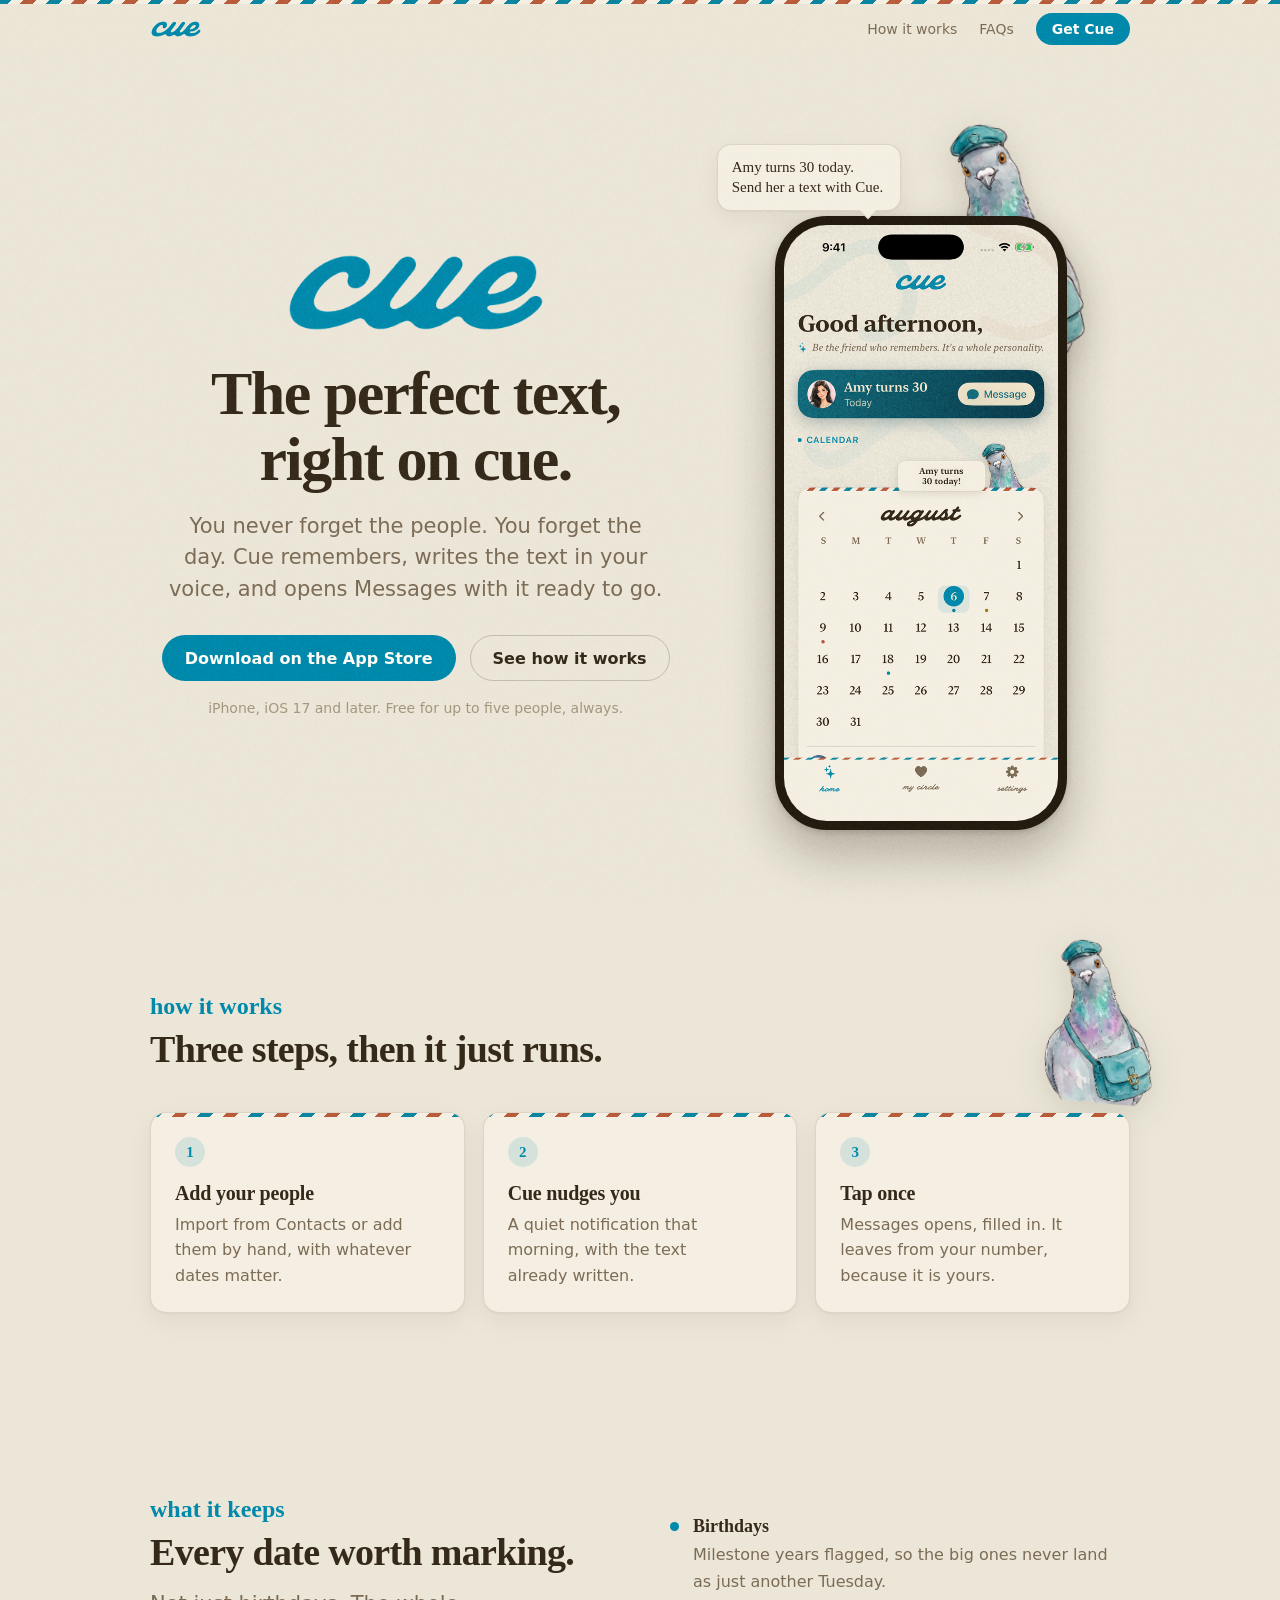
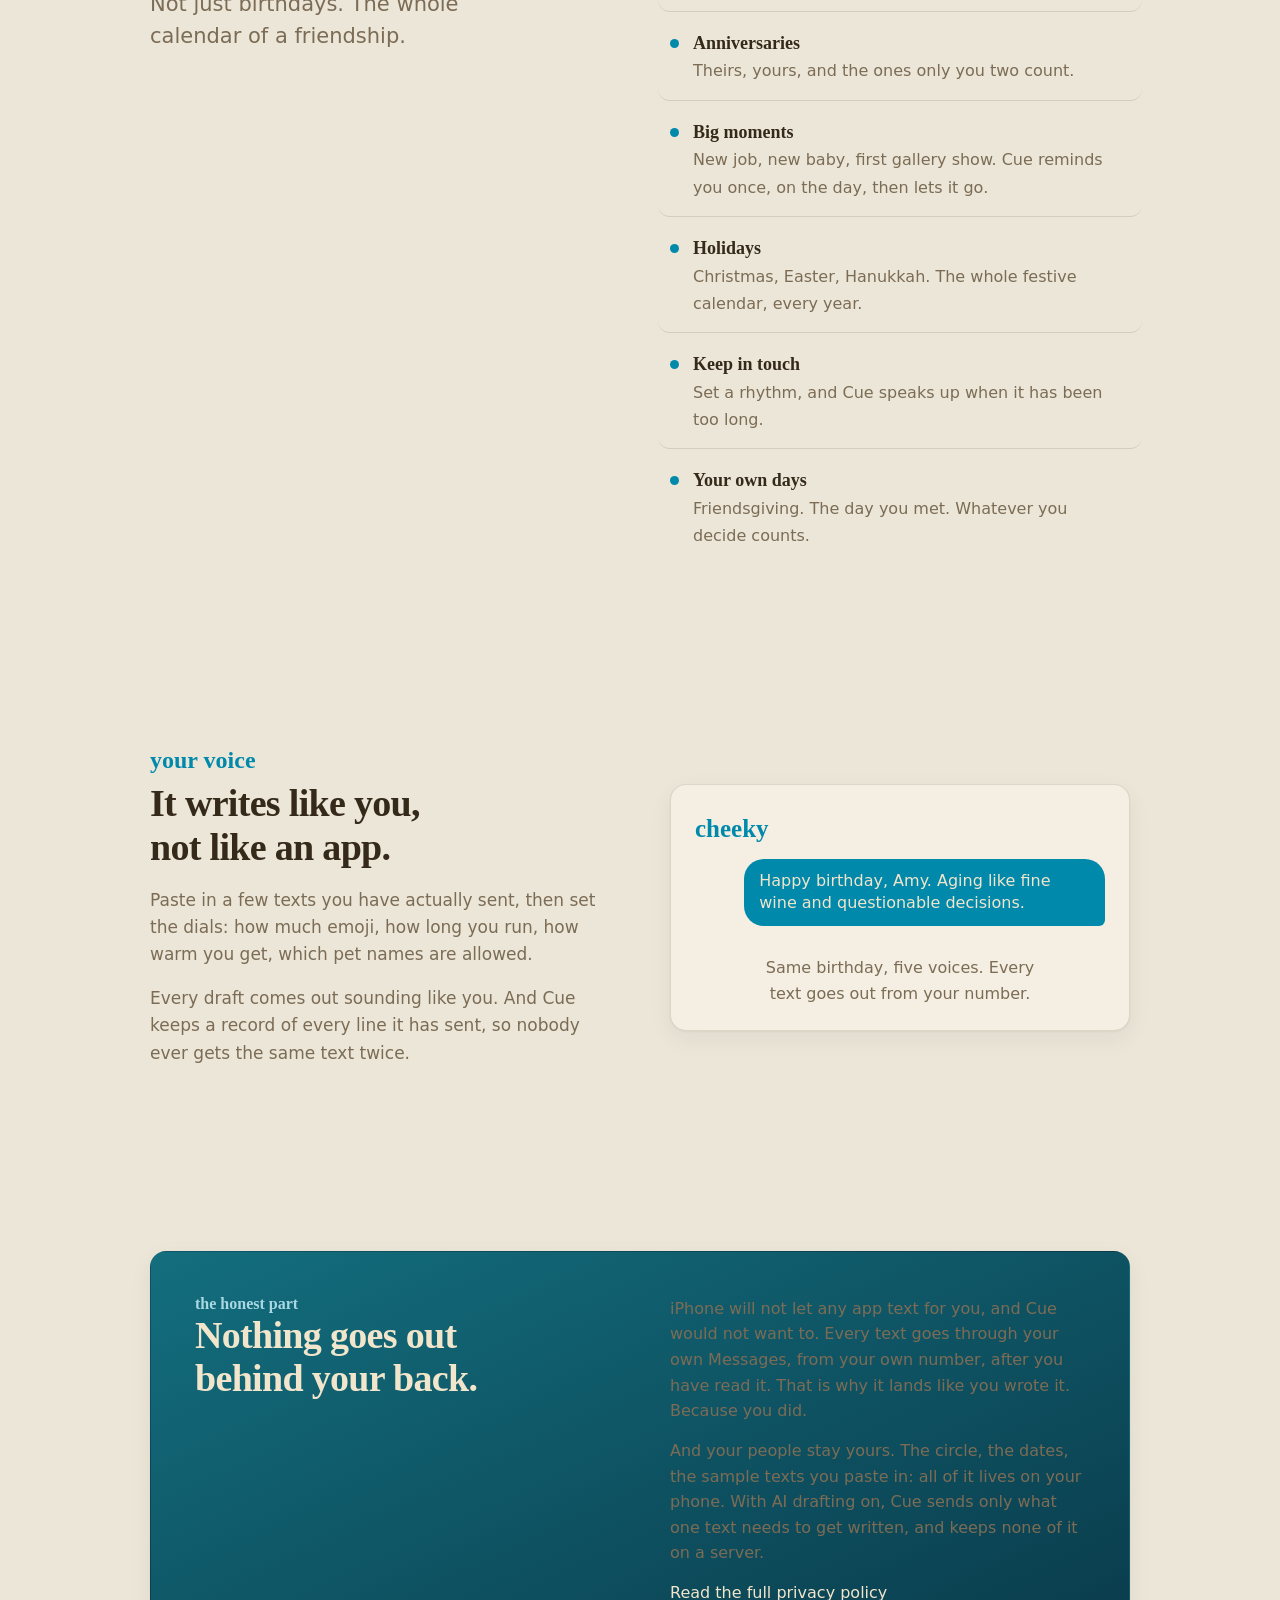
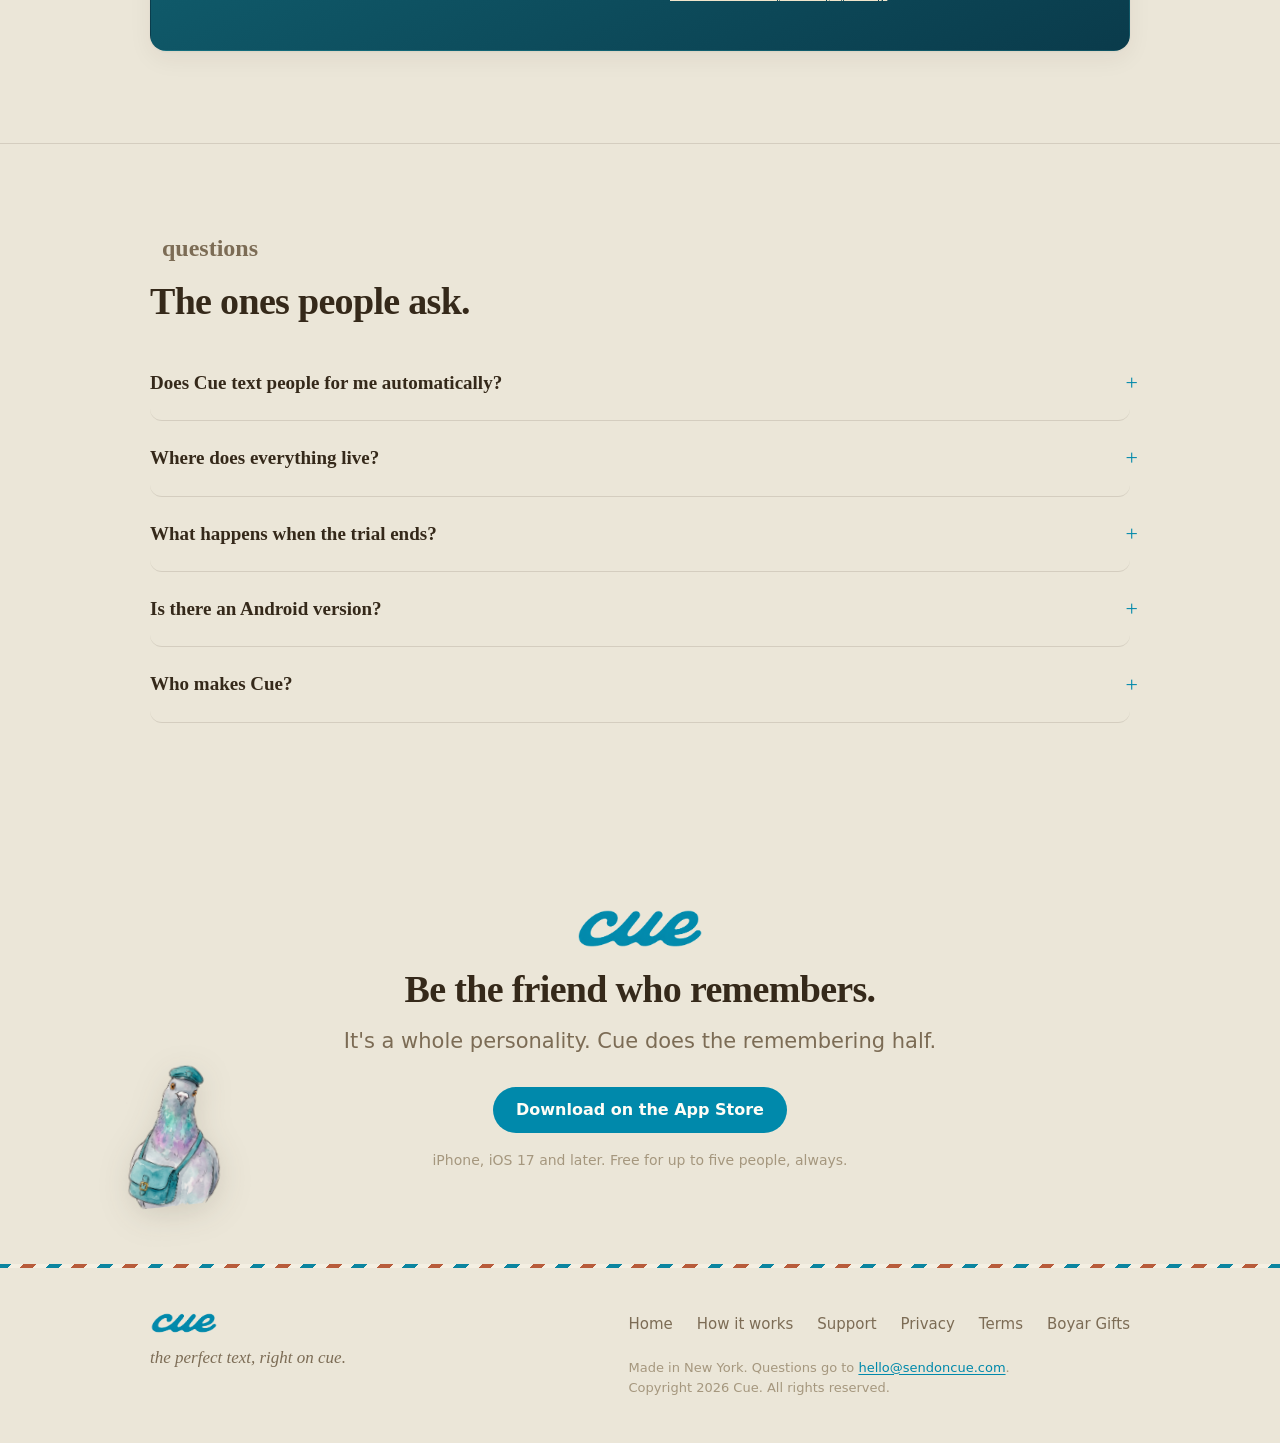
==== commit 22d8a594: "Amy gets a face, five voices demo, one honest blue card, one canvas - The phone screenshot now shows" ====
--- a/index.html
+++ b/index.html
@@ -4,7 +4,7 @@
 <meta charset="utf-8">
 <meta name="viewport" content="width=device-width, initial-scale=1">
 <title>Cue. The perfect text, right on cue.</title>
-<meta name="description" content="Cue remembers every birthday, anniversary and long overdue hello, drafts the note in your voice, and opens Messages with it ready to send from your own number. iPhone app.">
+<meta name="description" content="Cue remembers every birthday, anniversary and long overdue hello, drafts the text in your voice, and opens Messages with it ready to send from your own number. iPhone app.">
 <link rel="canonical" href="https://sendoncue.com/">
 <meta name="theme-color" content="#EBE6D8">
 <meta name="apple-mobile-web-app-title" content="Cue">
@@ -12,12 +12,12 @@
 <meta property="og:type" content="website">
 <meta property="og:site_name" content="Cue">
 <meta property="og:title" content="Cue. The perfect text, right on cue.">
-<meta property="og:description" content="Cue remembers the day, writes the note in your voice, and hands it to you ready to send.">
+<meta property="og:description" content="Cue remembers the day, writes the text in your voice, and hands it to you ready to send.">
 <meta property="og:url" content="https://sendoncue.com/">
 <meta property="og:image" content="https://sendoncue.com/assets/icon.png">
 <meta name="twitter:card" content="summary_large_image">
 <meta name="twitter:title" content="Cue. The perfect text, right on cue.">
-<meta name="twitter:description" content="Cue remembers the day, writes the note in your voice, and hands it to you ready to send.">
+<meta name="twitter:description" content="Cue remembers the day, writes the text in your voice, and hands it to you ready to send.">
 <meta name="twitter:image" content="https://sendoncue.com/assets/icon.png">
 
 <link rel="icon" href="/assets/favicon.png" type="image/png">
@@ -32,7 +32,7 @@
   "applicationCategory": "LifestyleApplication",
   "operatingSystem": "iOS 17.0 or later",
   "url": "https://sendoncue.com/",
-  "description": "Cue remembers every birthday, anniversary and long overdue hello, drafts the note in your voice, and opens Messages with it ready to send from your own number."
+  "description": "Cue remembers every birthday, anniversary and long overdue hello, drafts the text in your voice, and opens Messages with it ready to send from your own number."
 }
 </script>
 </head>
@@ -63,7 +63,7 @@
       <h1>The perfect text,<br>right on cue.</h1>
       <p class="lede">
         You never forget the people. You forget the day. Cue remembers, writes the
-        note in your voice, and opens Messages with it ready to go.
+        text in your voice, and opens Messages with it ready to go.
       </p>
       <div class="cta-row">
         <!-- LAUNCH SWAP: make this an <a class="btn" href="https://apps.apple.com/app/id<APP_ID>"> -->
@@ -74,17 +74,17 @@
     </div>
 
     <div class="hero-art">
-      <div class="hero-note">Amy turns 30 today. Want the note?</div>
+      <div class="hero-note">Amy turns 30 today. Send her a text with Cue.</div>
       <img class="hero-pigeon" src="/assets/pigeon.png" alt="" aria-hidden="true">
       <div class="phone">
         <img src="/assets/app-home-light.png" width="520" height="1130"
-             alt="The Cue home screen: today's moment at the top, and a handwritten august calendar on warm paper">
-      </div>
-    </div>
-  </div>
-</section>
-
-<section id="how" class="band">
+             alt="The Cue home screen: Amy's birthday at the top with her contact photo, and a handwritten august calendar on warm paper">
+      </div>
+    </div>
+  </div>
+</section>
+
+<section id="how">
   <div class="wrap">
     <img class="perch perch-right" src="/assets/pigeon.png" alt="" aria-hidden="true">
     <div class="section-head">
@@ -100,7 +100,7 @@
       <article class="card card-stamped step">
         <div class="num">2</div>
         <h3>Cue nudges you</h3>
-        <p>A quiet notification that morning, with the draft already inside it.</p>
+        <p>A quiet notification that morning, with the text already written.</p>
       </article>
       <article class="card card-stamped step">
         <div class="num">3</div>
@@ -115,7 +115,7 @@
   <div class="wrap split">
     <div>
       <p class="eyebrow">what it keeps</p>
-      <h2>Every day worth marking.</h2>
+      <h2>Every date worth marking.</h2>
       <p class="lede" style="margin-bottom:0">
         Not just birthdays. The whole calendar of a friendship.
       </p>
@@ -134,7 +134,12 @@
       <li>
         <span class="dot"></span>
         <div><strong>Big moments</strong><br>
-        <span>New job, new baby, first gallery show. They retire themselves once the day passes.</span></div>
+        <span>New job, new baby, first gallery show. Cue reminds you once, on the day, then lets it go.</span></div>
+      </li>
+      <li>
+        <span class="dot"></span>
+        <div><strong>Holidays</strong><br>
+        <span>Christmas, Easter, Hanukkah. The whole festive calendar, every year.</span></div>
       </li>
       <li>
         <span class="dot"></span>
@@ -150,72 +155,57 @@
   </div>
 </section>
 
-<section class="band">
+<section>
   <div class="wrap split split-center">
     <div>
       <p class="eyebrow">your voice</p>
       <h2>It writes like you, not like an app.</h2>
       <p style="color:var(--ink-2)">
-        Paste in a few texts you have actually sent. Cue picks up your rhythm, your
-        emoji habit, your pet names, and writes in that voice.
+        Paste in a few texts you have actually sent, then set the dials: how much
+        emoji, how long you run, how warm you get, which pet names are allowed.
       </p>
       <p style="color:var(--ink-2);margin-bottom:0">
-        It remembers every line it has used, so nobody gets the same one twice.
-      </p>
-    </div>
-    <div class="card">
+        Every draft comes out sounding like you. And Cue keeps a record of every
+        line it has sent, so nobody ever gets the same text twice.
+      </p>
+    </div>
+    <div class="card voice-card">
+      <p class="voice-label" id="voiceTone">cheeky</p>
       <div class="thread">
-        <div class="bubble them">guess who just got the job</div>
-        <div class="bubble you">STOP. you did not. ok when are we celebrating, I'm buying</div>
-      </div>
-      <p class="thread-cap">A draft Cue wrote. Sent from your number, in your words.</p>
+        <div class="bubble you" id="voiceLine">Happy birthday, Amy. Aging like fine wine and questionable decisions.</div>
+      </div>
+      <p class="thread-cap">Same birthday, five voices. Every text goes out from your number.</p>
     </div>
   </div>
 </section>
 
 <section>
   <div class="wrap">
-    <div class="card card-outline" style="padding:clamp(26px,4vw,44px)">
+    <div class="card card-callout" style="padding:clamp(26px,4vw,44px)">
       <div class="split">
         <div>
           <p class="eyebrow">the honest part</p>
           <h2>Nothing goes out behind your back.</h2>
         </div>
         <div>
-          <p style="color:var(--ink-2);margin-top:0">
-            iPhone will not let any app text for you, and Cue would not want to. Every
-            note goes through your own Messages, after you have read it.
+          <p>
+            iPhone will not let any app text for you, and Cue would not want to.
+            Every text goes through your own Messages, from your own number, after
+            you have read it. That is why it lands like you wrote it. Because you did.
           </p>
-          <p style="color:var(--ink-2);margin-bottom:0">
-            That is why it lands like you wrote it. Because you did.
+          <p>
+            And your people stay yours. The circle, the dates, the sample texts you
+            paste in: all of it lives on your phone. With AI drafting on, Cue sends
+            only what one text needs to get written, and keeps none of it on a server.
           </p>
+          <p style="margin-bottom:0"><a href="/privacy.html">Read the full privacy policy</a></p>
         </div>
       </div>
     </div>
   </div>
 </section>
 
-<section class="band">
-  <div class="wrap split">
-    <div>
-      <p class="eyebrow">privacy</p>
-      <h2>Your people stay on your phone.</h2>
-    </div>
-    <div>
-      <p style="color:var(--ink-2);margin-top:0">
-        Your circle, their dates and your notes are saved on your device. No account,
-        nothing to sign into.
-      </p>
-      <p style="color:var(--ink-2)">
-        Contacts opens only when you ask it to. With AI drafting on, the details for
-        one note are sent, used, and discarded. Nothing is stored, nothing trains a model.
-      </p>
-      <p style="margin-bottom:0"><a href="/privacy.html">Read the full privacy policy</a></p>
-    </div>
-  </div>
-</section>
-
-<section id="faq" class="faq band">
+<section id="faq" class="faq">
   <div class="wrap">
     <p class="eyebrow">questions</p>
     <h2 style="margin-bottom:22px">The ones people ask.</h2>
@@ -224,21 +214,17 @@
       <summary>Does Cue text people for me automatically?</summary>
       <p>
         No, and it cannot. iOS does not let any app send a message without you. Cue
-        writes the draft and opens Messages with it loaded. You press send.
-      </p>
-    </details>
-
-    <details>
-      <summary>Do I need an account?</summary>
-      <p>No. No sign up, no password. Open it and start adding people.</p>
-    </details>
-
-    <details>
-      <summary>Where do my contacts and notes live?</summary>
-      <p>
-        On your iPhone. Cue asks for Contacts only when you choose to import, and
-        keeps only who you pick. The <a href="/privacy.html">privacy policy</a> has
-        the full detail.
+        writes the text and opens Messages with it loaded. You press send.
+      </p>
+    </details>
+
+        <details>
+      <summary>Where does everything live?</summary>
+      <p>
+        On your iPhone. Your circle, their dates, your notes and the texts you
+        paste in are all saved on your phone. Cue asks for Contacts only when you
+        choose to import, and keeps only who you pick. The
+        <a href="/privacy.html">privacy policy</a> has the full detail.
       </p>
     </details>
 
@@ -315,39 +301,78 @@
 
 
 <script>
-// Walk the occasions list on a loop so the section shows what it does without
-// anyone hovering. Pauses off-screen and on hover, and sits out entirely for
-// anyone who has asked for reduced motion.
+// Both little animations run off the rendering clock rather than timers: they
+// advance only while their element is actually on screen and being drawn, they
+// pause on hover, and they sit out under prefers-reduced-motion.
 (function () {
+  if (window.matchMedia('(prefers-reduced-motion: reduce)').matches) return;
+
+  function onScreen(el) {
+    var r = el.getBoundingClientRect();
+    return r.bottom > 60 && r.top < innerHeight - 60 && r.width > 0;
+  }
+
+  // The occasions list lights one row at a time.
   var list = document.querySelector('.occasions');
-  if (!list || window.matchMedia('(prefers-reduced-motion: reduce)').matches) return;
-  var items = [].slice.call(list.children);
-  if (!items.length) return;
-
-  var i = -1, timer = null, visible = false, hovering = false;
-
-  function step() {
-    items.forEach(function (el) { el.classList.remove('is-lit'); });
-    i = (i + 1) % items.length;
-    items[i].classList.add('is-lit');
+  var items = list ? [].slice.call(list.children) : [];
+  var li = -1, lLast = 0, lHover = false;
+  if (list) {
+    list.addEventListener('pointerenter', function () {
+      lHover = true; lLast = 0;
+      items.forEach(function (el) { el.classList.remove('is-lit'); });
+    });
+    list.addEventListener('pointerleave', function () { lHover = false; });
   }
-  function run() {
-    if (timer || !visible || hovering) return;
-    step();
-    timer = setInterval(step, 2000);
+
+  // The voice demo crossfades through five real Cue drafts of one birthday.
+  var VOICES = [
+    ['cheeky', "Happy birthday, Amy. Aging like fine wine and questionable decisions."],
+    ['sweet', "Happiest of birthdays, Amy. Here's to another trip around the sun together."],
+    ['funny', "Happy birthday, Amy. You're not old, you're a classic."],
+    ['classy', "Wishing you a wonderful birthday, Amy. May the year ahead be kind and bright."],
+    ['heartfelt', "Happy birthday, Amy. Grateful for you every day, but especially today."]
+  ];
+  var tone = document.getElementById('voiceTone');
+  var line = document.getElementById('voiceLine');
+  var vcard = line ? line.closest('.card') : null;
+  var vi = 0, vLast = 0, vHover = false;
+  if (vcard) {
+    vcard.addEventListener('pointerenter', function () { vHover = true; });
+    vcard.addEventListener('pointerleave', function () { vHover = false; });
   }
-  function halt(clear) {
-    if (timer) { clearInterval(timer); timer = null; }
-    if (clear) items.forEach(function (el) { el.classList.remove('is-lit'); });
+
+  function frame(ts) {
+    if (items.length && !lHover && onScreen(list)) {
+      if (!lLast) lLast = ts;
+      if (ts - lLast >= 2000) {
+        lLast = ts;
+        items.forEach(function (el) { el.classList.remove('is-lit'); });
+        li = (li + 1) % items.length;
+        items[li].classList.add('is-lit');
+      }
+    } else if (items.length && !onScreen(list)) {
+      lLast = 0;
+    }
+
+    if (vcard && !vHover && onScreen(vcard)) {
+      if (!vLast) vLast = ts;
+      if (ts - vLast >= 3400) {
+        vLast = ts;
+        vi = (vi + 1) % VOICES.length;
+        tone.style.opacity = '0'; line.style.opacity = '0';
+        setTimeout(function () {
+          tone.textContent = VOICES[vi][0];
+          line.textContent = VOICES[vi][1];
+          tone.style.opacity = '1'; line.style.opacity = '1';
+        }, 240);
+      }
+    } else if (vcard && !onScreen(vcard)) {
+      vLast = 0;
+    }
+
+    requestAnimationFrame(frame);
   }
-
-  list.addEventListener('pointerenter', function () { hovering = true; halt(true); });
-  list.addEventListener('pointerleave', function () { hovering = false; run(); });
-
-  new IntersectionObserver(function (entries) {
-    visible = entries[0].isIntersecting;
-    visible ? run() : halt(true);
-  }, { threshold: 0.35 }).observe(list);
+  requestAnimationFrame(frame);
 })();
 </script>
 </body>
--- a/assets/styles.css
+++ b/assets/styles.css
@@ -228,10 +228,8 @@
 section { padding-block: clamp(56px, 9vw, 92px); scroll-margin-top: 58px; position: relative; }
 .section-head { max-width: 40em; margin-bottom: 40px; }
 
-/* Alternating paper bands so each section reads as its own sheet rather than one
-   endless scroll. Tint only, no rule: a hairline between two near-identical
-   creams reads as a seam rather than a separation. */
-.band { background: color-mix(in srgb, var(--paper) 52%, var(--canvas)); }
+/* One canvas for the entire site. Cards carry the paper tone; the page never
+   changes colour under you. */
 
 /* A pigeon tucked into a corner of the content column, decorative only.
    Anchored to .wrap rather than the section, so it tracks the text instead of
@@ -356,7 +354,6 @@
   overflow: hidden;
   transition: transform 0.2s ease, box-shadow 0.2s ease, border-color 0.2s ease;
 }
-.band .card { background: var(--canvas); }
 .card:hover {
   transform: translateY(-3px);
   box-shadow: var(--shadow-lift);
@@ -377,9 +374,19 @@
   );
 }
 
-/* Outlined instead of stamped: a turquoise rule all the way round. */
-.card-outline { border: 1.5px solid var(--accent); }
-.card-outline:hover { border-color: var(--accent); }
+/* The honest-part callout: the app's spotlight-card gradient, cream ink on it.
+   Same colours as the "Amy turns 30" card inside the phone screenshot. */
+.card-callout {
+  background: linear-gradient(155deg, #136E7E, #0A3B4B);
+  border-color: transparent;
+  color: var(--on-ink);
+}
+.card-callout:hover { border-color: transparent; }
+.card-callout h2 { color: var(--on-ink); }
+.card-callout .eyebrow { color: #A9D8E3; }
+.card-callout p { color: color-mix(in srgb, var(--on-ink) 90%, transparent); font-size: 17px; }
+.card-callout a { color: var(--on-ink); }
+.card-callout a:hover { color: #FFFDF6; }
 
 .grid { display: grid; gap: 18px; }
 .grid-3 { grid-template-columns: repeat(3, minmax(0, 1fr)); }
@@ -421,8 +428,6 @@
    hover so the section demonstrates itself without anyone touching it. */
 .occasions li:hover,
 .occasions li.is-lit { background: var(--paper); }
-.band .occasions li:hover,
-.band .occasions li.is-lit { background: var(--canvas); }
 .occasions li.is-lit .dot {
   transform: translateY(-1px) scale(1.45);
   box-shadow: 0 0 0 5px var(--accent-soft);
@@ -465,10 +470,24 @@
 .bubble.you {
   justify-self: end;
   background: var(--accent);
-  color: #FFFDF6;
+  color: var(--on-ink);
   border-bottom-right-radius: 6px;
 }
 .thread-cap { font-size: 13px; color: var(--ink-muted); text-align: center; margin: 4px 0 0; }
+
+/* The five-voice demo. The label is her hand; the bubble crossfades between
+   real Cue drafts. A min-height keeps the card from breathing as lines change. */
+/* Two classes, or .card p (0,1,1) out-specifies this and paints the label ink. */
+.voice-card .voice-label {
+  font-family: "SnellRoundhand-Black", var(--script);
+  font-weight: 900;
+  font-size: 25px;
+  color: var(--accent);
+  margin: 0 0 10px;
+  transition: opacity 0.26s ease;
+}
+.voice-card .thread { min-height: 96px; align-content: start; }
+.voice-card .bubble.you { transition: opacity 0.26s ease; }
 
 /* ---------- pricing ---------- */
 
@@ -496,7 +515,6 @@
 .faq details { border-bottom: 1px solid var(--hairline); padding: 4px 0; }
 .faq details { transition: background 0.16s ease; border-radius: 12px; }
 .faq details:hover { background: var(--paper); }
-.band .faq details:hover { background: var(--canvas); }
 .faq summary {
   cursor: pointer;
   list-style: none;
@@ -525,7 +543,7 @@
 
 /* ---------- footer ---------- */
 
-.site-foot { background: var(--paper); border-top: 1px solid var(--hairline); }
+.site-foot { background: var(--canvas); }
 .site-foot .inner {
   padding-block: 44px;
   display: flex;
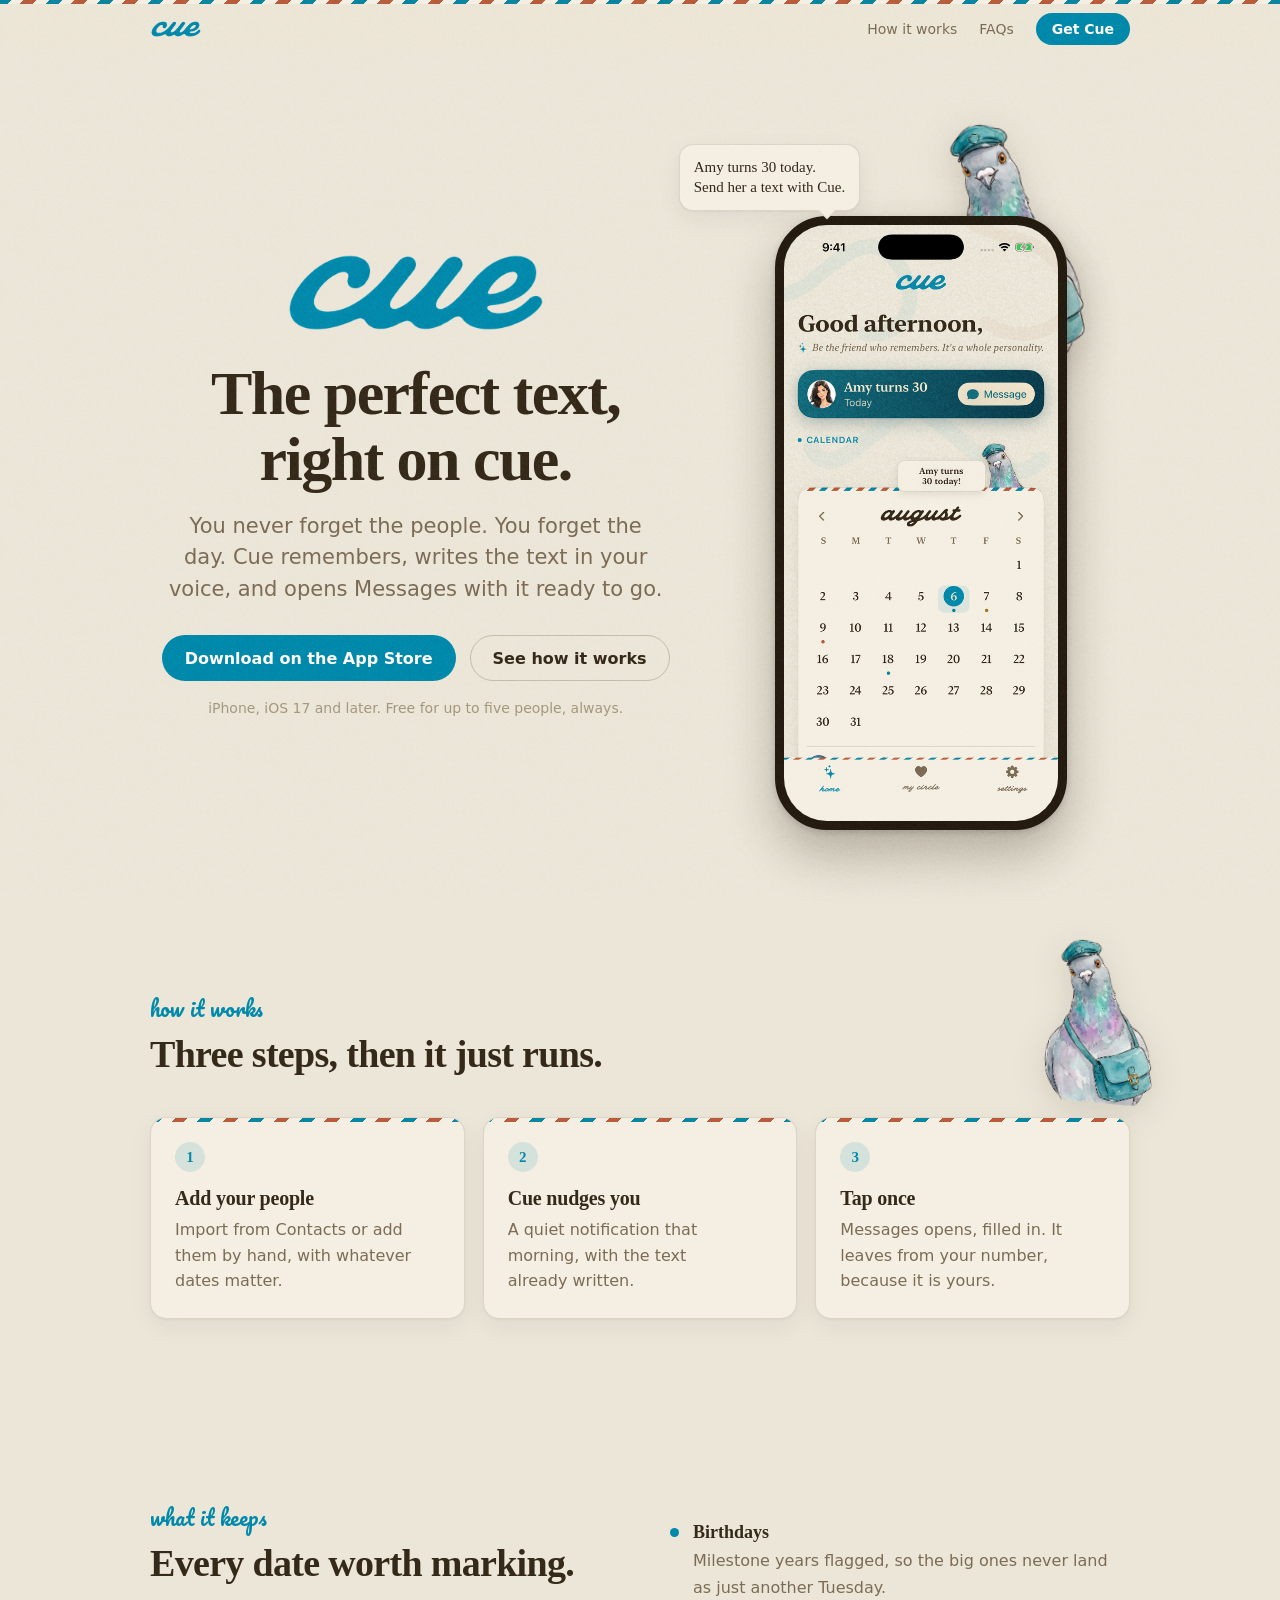
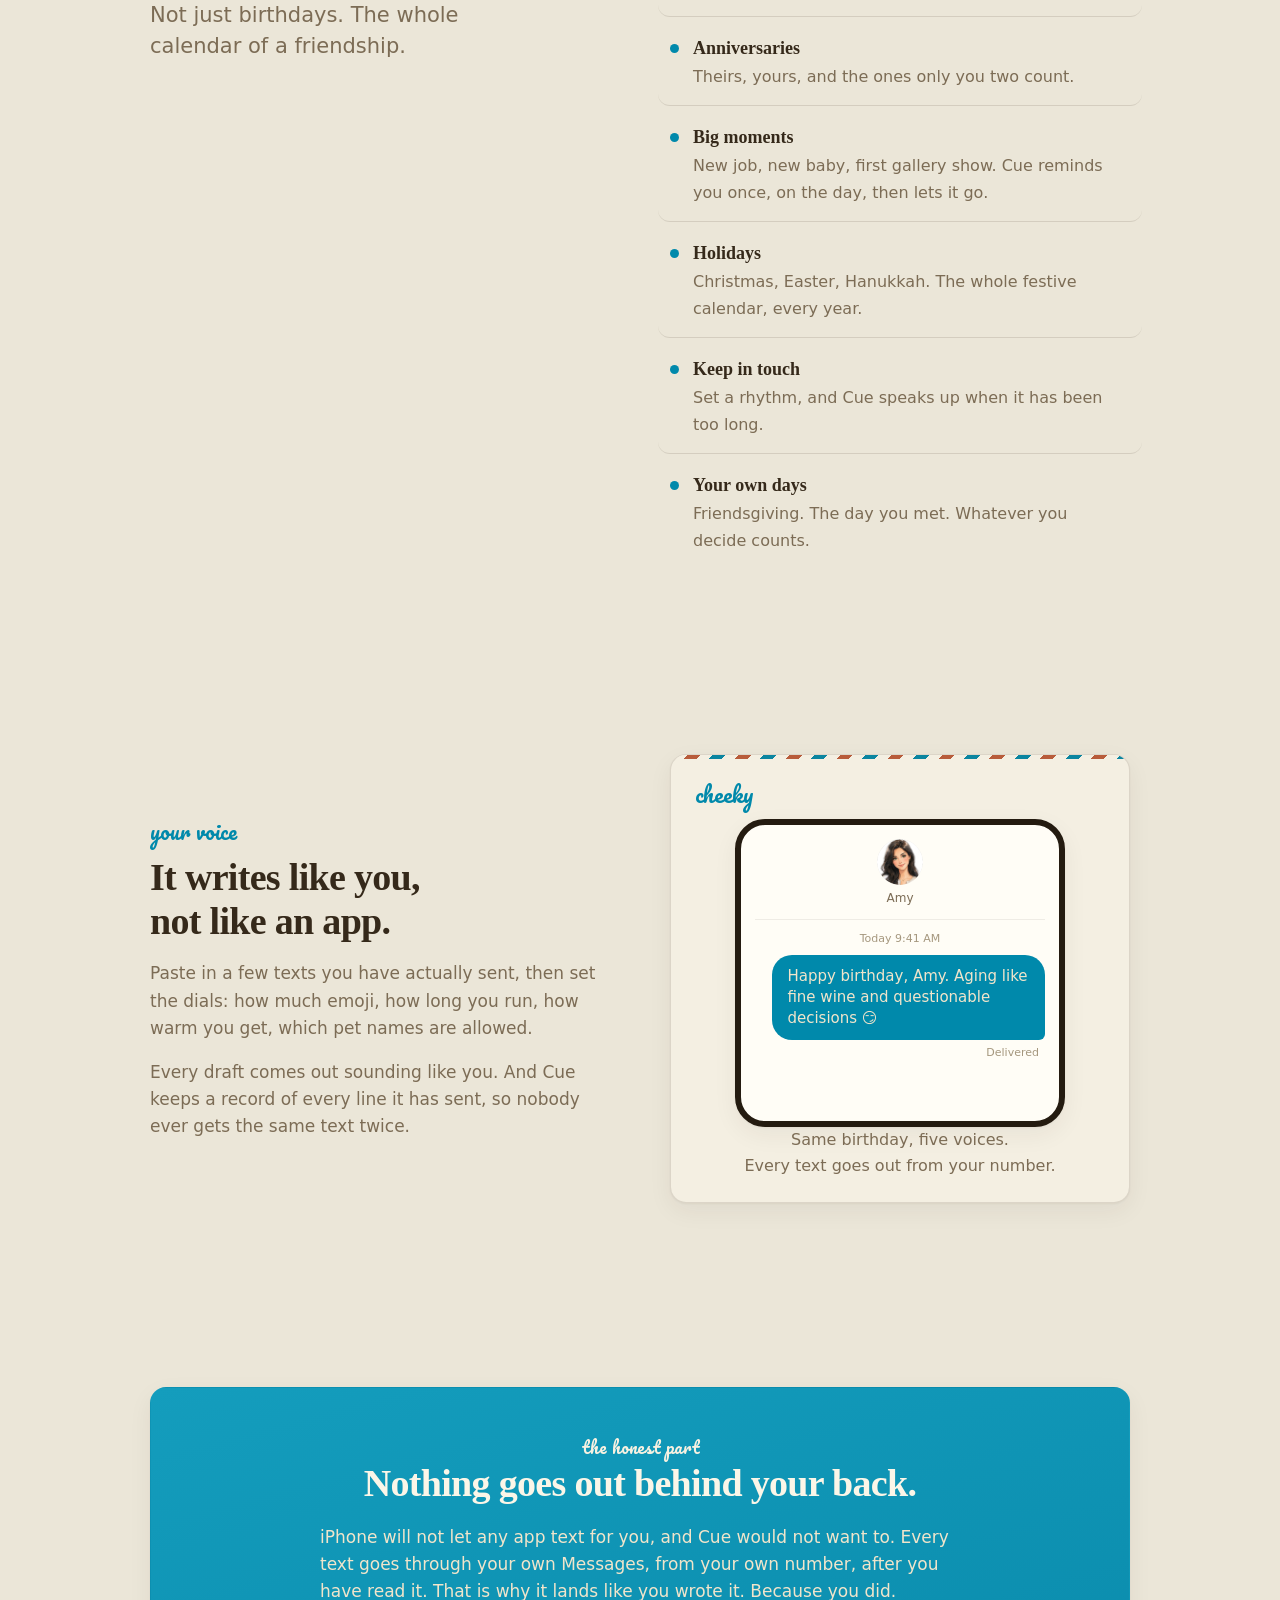
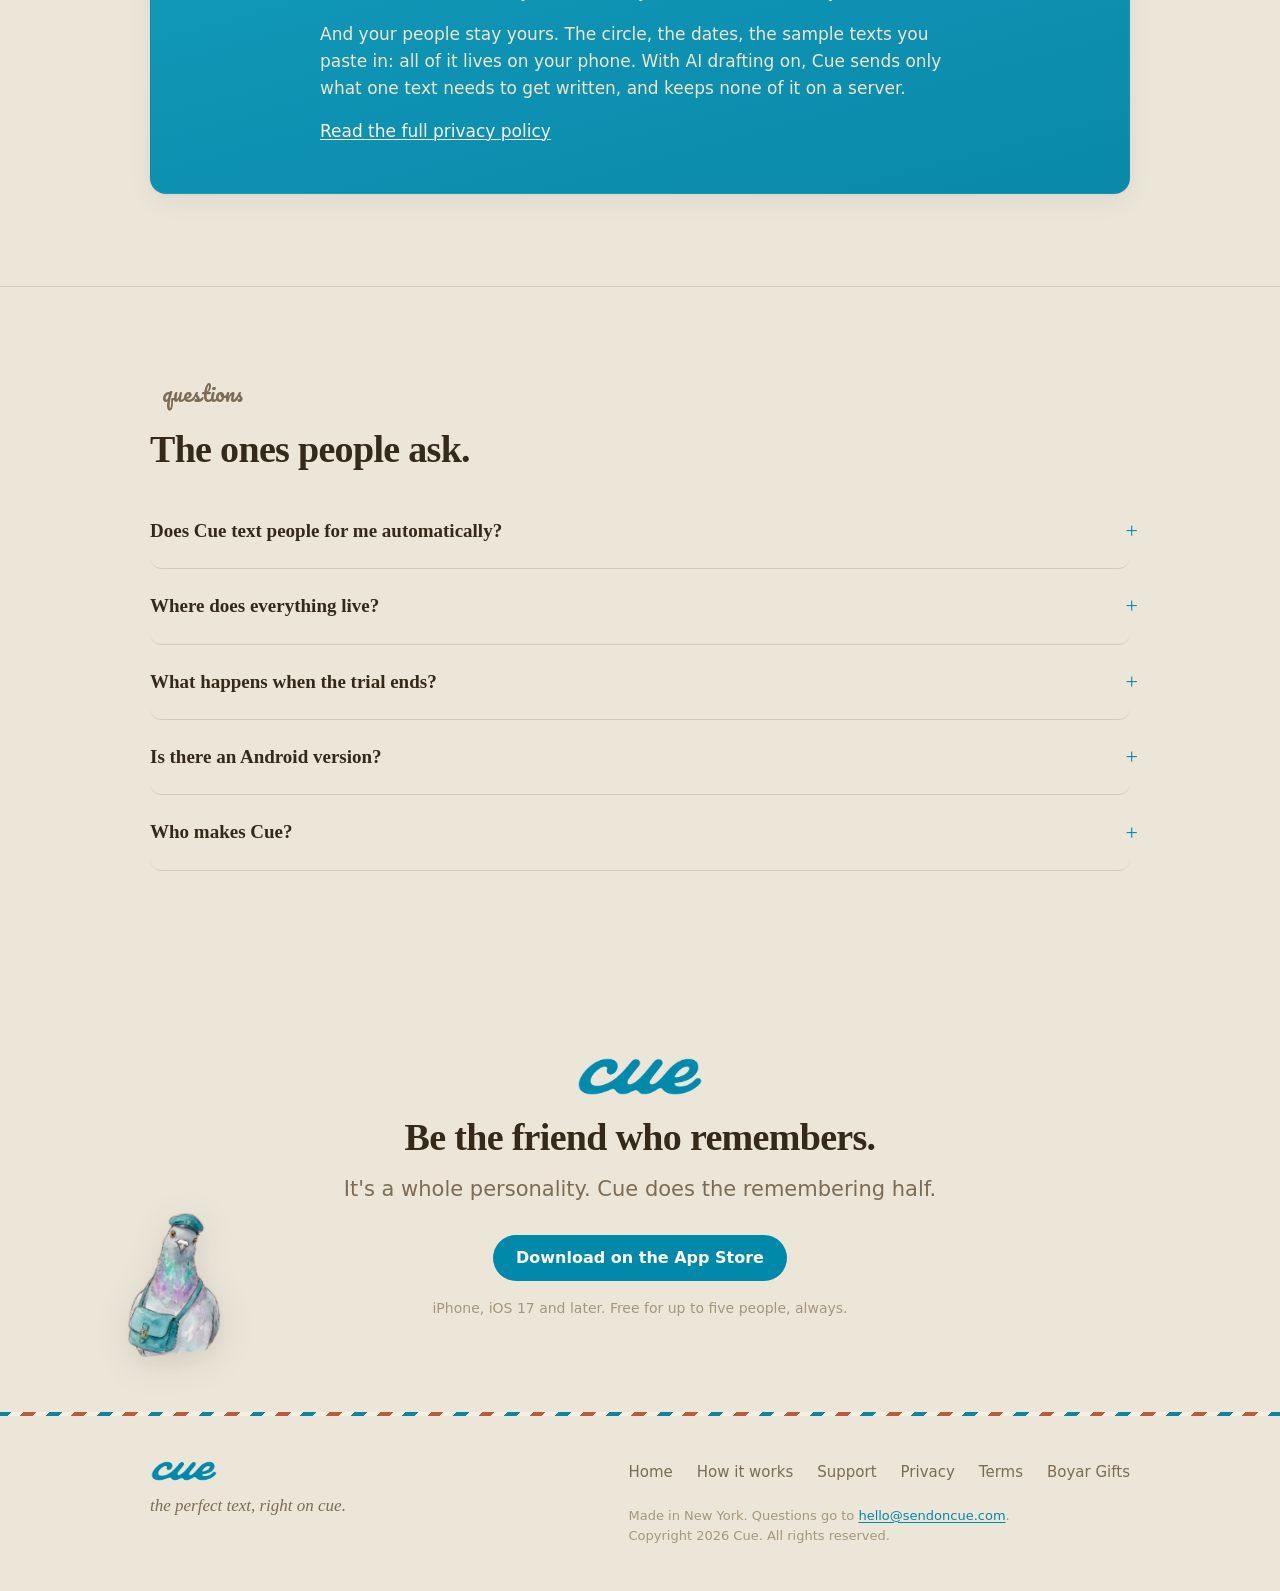
==== commit 5edda011: "Pacifico everywhere script goes, a real Messages phone, and the callout fixed - Pacifico is the hous" ====
--- a/index.html
+++ b/index.html
@@ -74,7 +74,7 @@
     </div>
 
     <div class="hero-art">
-      <div class="hero-note">Amy turns 30 today. Send her a text with Cue.</div>
+      <div class="hero-note">Amy turns 30 today.<br>Send her a text with Cue.</div>
       <img class="hero-pigeon" src="/assets/pigeon.png" alt="" aria-hidden="true">
       <div class="phone">
         <img src="/assets/app-home-light.png" width="520" height="1130"
@@ -169,25 +169,32 @@
         line it has sent, so nobody ever gets the same text twice.
       </p>
     </div>
-    <div class="card voice-card">
+    <div class="card card-stamped voice-card">
       <p class="voice-label" id="voiceTone">cheeky</p>
-      <div class="thread">
-        <div class="bubble you" id="voiceLine">Happy birthday, Amy. Aging like fine wine and questionable decisions.</div>
-      </div>
-      <p class="thread-cap">Same birthday, five voices. Every text goes out from your number.</p>
+      <div class="mini-phone">
+        <div class="mini-head">
+          <img class="mini-avatar" src="/assets/amy.png" alt="" aria-hidden="true">
+          <span class="mini-name">Amy</span>
+        </div>
+        <div class="mini-stamp">Today 9:41 AM</div>
+        <div class="mini-thread">
+          <div class="bubble you" id="voiceLine">Happy birthday, Amy. Aging like fine wine and questionable decisions 😏</div>
+          <div class="mini-delivered">Delivered</div>
+        </div>
+      </div>
+      <p class="thread-cap">Same birthday, five voices.<br>Every text goes out from your number.</p>
     </div>
   </div>
 </section>
 
 <section>
   <div class="wrap">
-    <div class="card card-callout" style="padding:clamp(26px,4vw,44px)">
-      <div class="split">
-        <div>
-          <p class="eyebrow">the honest part</p>
-          <h2>Nothing goes out behind your back.</h2>
-        </div>
-        <div>
+    <div class="card card-callout" style="padding:clamp(28px,4vw,48px)">
+      <div class="callout-head">
+        <p class="eyebrow">the honest part</p>
+        <h2>Nothing goes out behind your back.</h2>
+      </div>
+      <div class="callout-body">
           <p>
             iPhone will not let any app text for you, and Cue would not want to.
             Every text goes through your own Messages, from your own number, after
@@ -199,7 +206,6 @@
             only what one text needs to get written, and keeps none of it on a server.
           </p>
           <p style="margin-bottom:0"><a href="/privacy.html">Read the full privacy policy</a></p>
-        </div>
       </div>
     </div>
   </div>
@@ -326,11 +332,11 @@
 
   // The voice demo crossfades through five real Cue drafts of one birthday.
   var VOICES = [
-    ['cheeky', "Happy birthday, Amy. Aging like fine wine and questionable decisions."],
-    ['sweet', "Happiest of birthdays, Amy. Here's to another trip around the sun together."],
-    ['funny', "Happy birthday, Amy. You're not old, you're a classic."],
-    ['classy', "Wishing you a wonderful birthday, Amy. May the year ahead be kind and bright."],
-    ['heartfelt', "Happy birthday, Amy. Grateful for you every day, but especially today."]
+    ['cheeky', "Happy birthday, Amy. Aging like fine wine and questionable decisions \ud83d\ude0f"],
+    ['sweet', "HAPPY BIRTHDAY AMY \ud83c\udf82\ud83d\udc95 so glad the world got you. celebrating you all day, starting now"],
+    ['funny', "you're not old, you're a classic. happy bday :)"],
+    ['classy', "Wishing you a wonderful birthday, Amy. May the year ahead be kind, bright, and full of good company."],
+    ['heartfelt', "Happy birthday, Amy. Grateful for you every day, but especially today \u2764\ufe0f"]
   ];
   var tone = document.getElementById('voiceTone');
   var line = document.getElementById('voiceLine');
--- a/assets/styles.css
+++ b/assets/styles.css
@@ -1,3 +1,12 @@
+/* Her script face. OFL licensed, self-hosted, one small woff2. */
+@font-face {
+  font-family: "Pacifico";
+  src: url("fonts/pacifico.woff2?v=2") format("woff2");
+  font-weight: 400;
+  font-style: normal;
+  font-display: swap;
+}
+
 /* Cue — sendoncue.com
    Tokens mirror Cue/Theme.swift exactly so the site and the app are one object.
    Type uses the system stack, so an iPhone visitor sees New York and SF Pro:
@@ -28,9 +37,9 @@
   --serif: ui-serif, "New York", Georgia, "Iowan Old Style", "Times New Roman", serif;
   --sans:  -apple-system, BlinkMacSystemFont, "SF Pro Text", system-ui, "Segoe UI",
            Roboto, Helvetica, Arial, sans-serif;
-  /* The nearest thing to her handwriting that ships on the device, and the same
-     face the app used for its tab labels before they became sliced artwork. */
-  --script: "Snell Roundhand", "Apple Chancery", "Savoye LET", "Brush Script MT", cursive;
+  /* Pacifico is the house script now, self-hosted above. The system cursives
+     stay as fallbacks for the instant before the woff2 arrives. */
+  --script: "Pacifico", "Snell Roundhand", "Apple Chancery", "Brush Script MT", cursive;
 
   --gutter: clamp(20px, 5vw, 40px);
   --measure: 62ch;
@@ -174,7 +183,7 @@
    pretty: keeps body copy from ending on a widow, and avoids starting a new
    sentence one or two words before a wrap.
    Both degrade to normal wrapping where unsupported, so nothing breaks. */
-h1, h2, h3, .lede, .thread-cap, .cta-sub, .hero-note, .price-note, summary {
+h1, h2, h3, .lede, .thread-cap, .cta-sub, .price-note, summary {
   text-wrap: balance;
 }
 p, li, dd, .prose li, figcaption {
@@ -204,14 +213,13 @@
   max-width: 34em;
   margin: 0 0 30px;
 }
-/* Mini headers in her hand, sentence case. Script in all caps is unreadable.
-   Named Black face first: Snell ships Regular, Bold and Black, and weight 900
-   alone does not always resolve to Black through the family name. */
+/* Mini headers in Pacifico, sentence case. It ships one weight, 400, and its
+   loops need line-height, or the descenders clip. */
 .eyebrow {
-  font-family: "SnellRoundhand-Black", var(--script);
-  font-weight: 900;
-  font-size: clamp(19px, 2.1vw, 24px);
-  line-height: 1;
+  font-family: var(--script);
+  font-weight: 400;
+  font-size: clamp(17px, 1.9vw, 21px);
+  line-height: 1.4;
   letter-spacing: 0;
   text-transform: none;
   color: var(--accent);
@@ -293,9 +301,10 @@
 .hero-note {
   position: absolute;
   z-index: 2;
-  left: -58px;
+  left: -96px;
   top: 6px;
-  max-width: 184px;
+  width: max-content;
+  max-width: none;
   background: var(--paper);
   border: 1px solid var(--hairline);
   border-radius: 14px;
@@ -325,7 +334,7 @@
   .hero-art { order: -1; justify-self: center; margin-bottom: 4px; padding-top: 64px; }
   .phone { width: min(232px, 56vw); border-width: 7px; border-radius: 42px; }
   .hero-pigeon { width: min(126px, 30vw); right: 0; }
-  .hero-note { left: -46px; top: 2px; max-width: 150px; font-size: 14px; }
+  .hero-note { left: -30px; top: 0; font-size: 13px; }
 }
 
 /* "Soon on the App Store" chip */
@@ -374,19 +383,24 @@
   );
 }
 
-/* The honest-part callout: the app's spotlight-card gradient, cream ink on it.
-   Same colours as the "Amy turns 30" card inside the phone screenshot. */
+/* The honest-part callout, in the wordmark's own blue (sampled #0989AA) with
+   cream ink at full strength so it reads. Heading centred, body in a column. */
 .card-callout {
-  background: linear-gradient(155deg, #136E7E, #0A3B4B);
+  background: linear-gradient(165deg, #149DBD, #0989AA);
   border-color: transparent;
   color: var(--on-ink);
 }
 .card-callout:hover { border-color: transparent; }
-.card-callout h2 { color: var(--on-ink); }
-.card-callout .eyebrow { color: #A9D8E3; }
-.card-callout p { color: color-mix(in srgb, var(--on-ink) 90%, transparent); font-size: 17px; }
-.card-callout a { color: var(--on-ink); }
-.card-callout a:hover { color: #FFFDF6; }
+.card.card-callout .callout-head { text-align: center; margin-bottom: 18px; }
+.card.card-callout h2 { color: #FBF6E8; }
+.card.card-callout .eyebrow { color: #F7F1E1; }
+.card.card-callout .callout-body { max-width: 640px; margin: 0 auto; }
+/* .card.card-callout, or the plain .card p ink rule later in the file ties on
+   specificity and wins on order, which is exactly the unreadable brown-on-blue
+   the last version shipped. */
+.card.card-callout p { color: var(--on-ink); font-size: 17px; }
+.card.card-callout a { color: #FBF6E8; }
+.card.card-callout a:hover { color: #FFFDF6; }
 
 .grid { display: grid; gap: 18px; }
 .grid-3 { grid-template-columns: repeat(3, minmax(0, 1fr)); }
@@ -479,15 +493,47 @@
    real Cue drafts. A min-height keeps the card from breathing as lines change. */
 /* Two classes, or .card p (0,1,1) out-specifies this and paints the label ink. */
 .voice-card .voice-label {
-  font-family: "SnellRoundhand-Black", var(--script);
-  font-weight: 900;
-  font-size: 25px;
+  font-family: var(--script);
+  font-weight: 400;
+  font-size: 22px;
+  line-height: 1.4;
   color: var(--accent);
   margin: 0 0 10px;
   transition: opacity 0.26s ease;
 }
-.voice-card .thread { min-height: 96px; align-content: start; }
 .voice-card .bubble.you { transition: opacity 0.26s ease; }
+
+/* A little iPhone, open to Messages. */
+.mini-phone {
+  background: #FFFDF6;
+  border: 6px solid #241B10;
+  border-radius: 30px;
+  padding: 14px 14px 16px;
+  max-width: 330px;
+  margin: 0 auto;
+  box-shadow: var(--shadow);
+}
+.mini-head {
+  display: flex;
+  flex-direction: column;
+  align-items: center;
+  gap: 4px;
+  padding-bottom: 10px;
+  border-bottom: 1px solid rgba(53, 41, 26, 0.08);
+}
+.mini-avatar { width: 46px; height: 46px; border-radius: 50%; }
+.mini-name { font-size: 12px; color: var(--ink-2); }
+.mini-stamp { text-align: center; font-size: 11px; color: var(--ink-muted); margin: 10px 0 8px; }
+.mini-thread {
+  min-height: 150px;
+  display: flex;
+  flex-direction: column;
+  align-items: flex-end;
+  justify-content: flex-start;
+  gap: 4px;
+}
+.mini-thread .bubble.you { max-width: 94%; font-size: 15px; }
+.mini-delivered { font-size: 11px; color: var(--ink-muted); padding-right: 6px; }
 
 /* ---------- pricing ---------- */
 
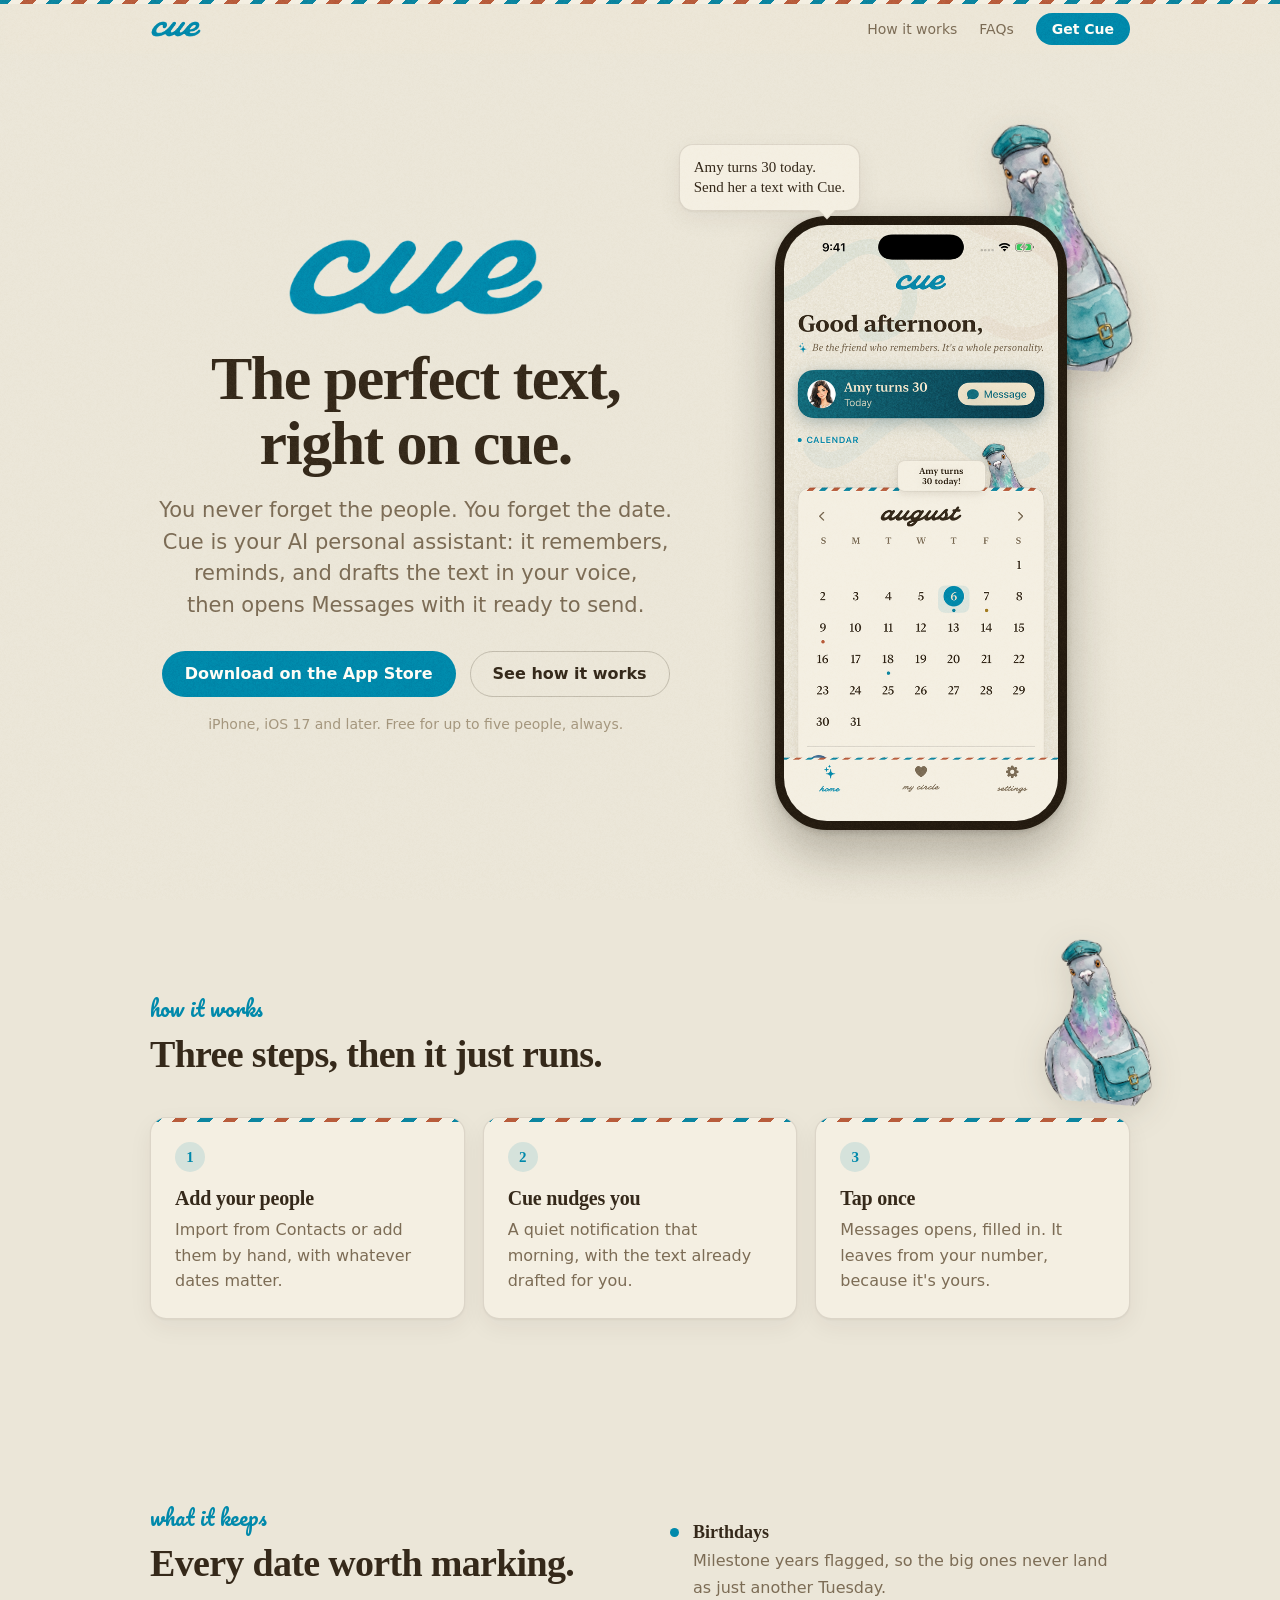
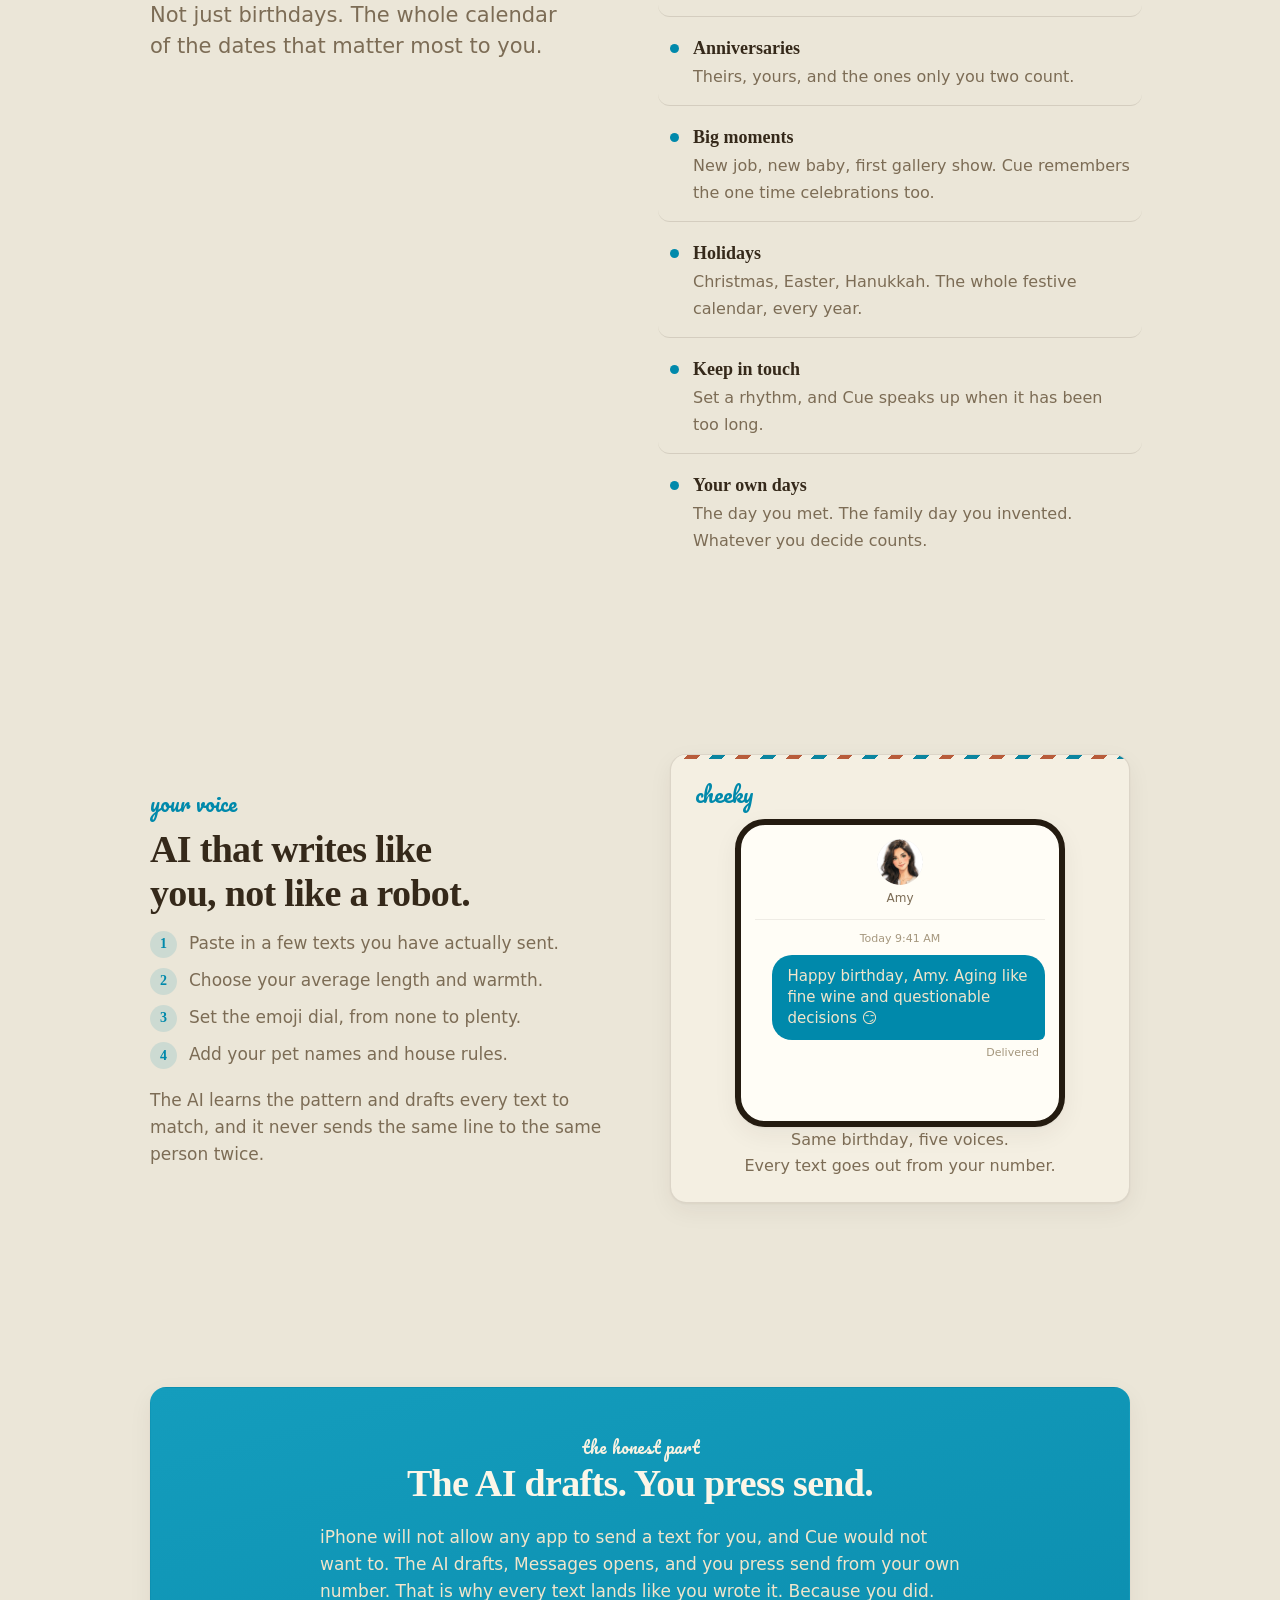
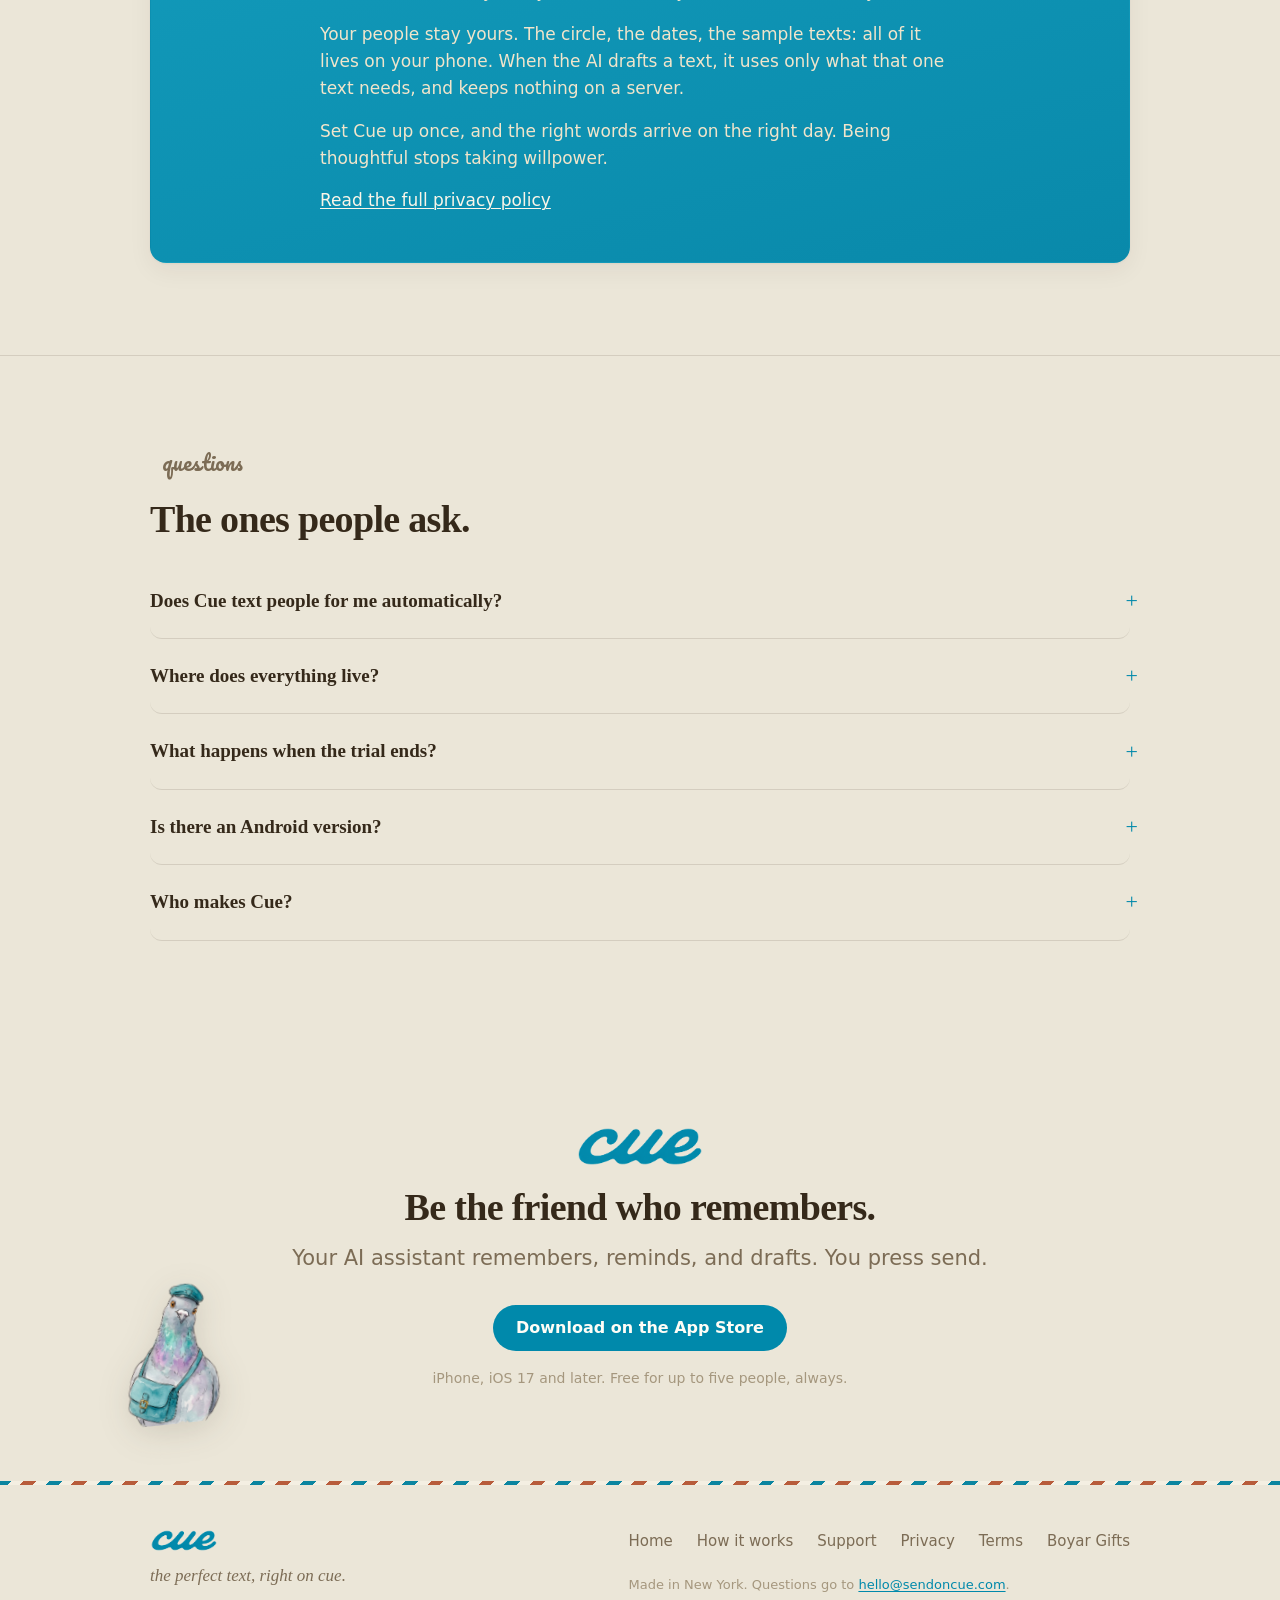
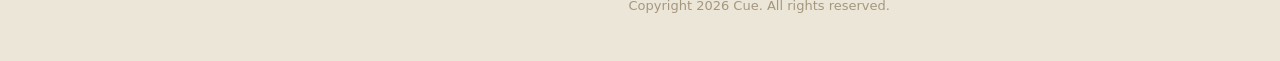
==== commit b4b6d95b: "AI-forward: an assistant that remembers, reminds, and drafts Positioning shift on Raquel's direction" ====
--- a/index.html
+++ b/index.html
@@ -4,7 +4,7 @@
 <meta charset="utf-8">
 <meta name="viewport" content="width=device-width, initial-scale=1">
 <title>Cue. The perfect text, right on cue.</title>
-<meta name="description" content="Cue remembers every birthday, anniversary and long overdue hello, drafts the text in your voice, and opens Messages with it ready to send from your own number. iPhone app.">
+<meta name="description" content="Cue is your AI personal assistant for the dates that matter. It remembers, reminds, and drafts the text in your voice, ready to send from your own number. iPhone app.">
 <link rel="canonical" href="https://sendoncue.com/">
 <meta name="theme-color" content="#EBE6D8">
 <meta name="apple-mobile-web-app-title" content="Cue">
@@ -12,12 +12,12 @@
 <meta property="og:type" content="website">
 <meta property="og:site_name" content="Cue">
 <meta property="og:title" content="Cue. The perfect text, right on cue.">
-<meta property="og:description" content="Cue remembers the day, writes the text in your voice, and hands it to you ready to send.">
+<meta property="og:description" content="Your AI personal assistant that remembers, reminds, and drafts the text in your voice.">
 <meta property="og:url" content="https://sendoncue.com/">
 <meta property="og:image" content="https://sendoncue.com/assets/icon.png">
 <meta name="twitter:card" content="summary_large_image">
 <meta name="twitter:title" content="Cue. The perfect text, right on cue.">
-<meta name="twitter:description" content="Cue remembers the day, writes the text in your voice, and hands it to you ready to send.">
+<meta name="twitter:description" content="Your AI personal assistant that remembers, reminds, and drafts the text in your voice.">
 <meta name="twitter:image" content="https://sendoncue.com/assets/icon.png">
 
 <link rel="icon" href="/assets/favicon.png" type="image/png">
@@ -32,7 +32,7 @@
   "applicationCategory": "LifestyleApplication",
   "operatingSystem": "iOS 17.0 or later",
   "url": "https://sendoncue.com/",
-  "description": "Cue remembers every birthday, anniversary and long overdue hello, drafts the text in your voice, and opens Messages with it ready to send from your own number."
+  "description": "Cue is your AI personal assistant for the dates that matter. It remembers, reminds, and drafts the text in your voice, ready to send from your own number."
 }
 </script>
 </head>
@@ -62,8 +62,9 @@
       <img class="hero-mark" src="/assets/wordmark.png" alt="Cue" width="290">
       <h1>The perfect text,<br>right on cue.</h1>
       <p class="lede">
-        You never forget the people. You forget the day. Cue remembers, writes the
-        text in your voice, and opens Messages with it ready to go.
+        You never forget the people. You forget the date. Cue is your AI personal
+        assistant: it remembers, reminds, and drafts the text in your voice, then
+        opens Messages with it ready to send.
       </p>
       <div class="cta-row">
         <!-- LAUNCH SWAP: make this an <a class="btn" href="https://apps.apple.com/app/id<APP_ID>"> -->
@@ -100,12 +101,12 @@
       <article class="card card-stamped step">
         <div class="num">2</div>
         <h3>Cue nudges you</h3>
-        <p>A quiet notification that morning, with the text already written.</p>
+        <p>A quiet notification that morning, with the text already drafted for you.</p>
       </article>
       <article class="card card-stamped step">
         <div class="num">3</div>
         <h3>Tap once</h3>
-        <p>Messages opens, filled in. It leaves from your number, because it is yours.</p>
+        <p>Messages opens, filled in. It leaves from your number, because it's yours.</p>
       </article>
     </div>
   </div>
@@ -117,7 +118,7 @@
       <p class="eyebrow">what it keeps</p>
       <h2>Every date worth marking.</h2>
       <p class="lede" style="margin-bottom:0">
-        Not just birthdays. The whole calendar of a friendship.
+        Not just birthdays. The whole calendar of the dates that matter most to you.
       </p>
     </div>
     <ul class="occasions">
@@ -134,7 +135,7 @@
       <li>
         <span class="dot"></span>
         <div><strong>Big moments</strong><br>
-        <span>New job, new baby, first gallery show. Cue reminds you once, on the day, then lets it go.</span></div>
+        <span>New job, new baby, first gallery show. Cue remembers the one time celebrations too.</span></div>
       </li>
       <li>
         <span class="dot"></span>
@@ -149,7 +150,7 @@
       <li>
         <span class="dot"></span>
         <div><strong>Your own days</strong><br>
-        <span>Friendsgiving. The day you met. Whatever you decide counts.</span></div>
+        <span>The day you met. The family day you invented. Whatever you decide counts.</span></div>
       </li>
     </ul>
   </div>
@@ -159,14 +160,16 @@
   <div class="wrap split split-center">
     <div>
       <p class="eyebrow">your voice</p>
-      <h2>It writes like you, not like an app.</h2>
-      <p style="color:var(--ink-2)">
-        Paste in a few texts you have actually sent, then set the dials: how much
-        emoji, how long you run, how warm you get, which pet names are allowed.
-      </p>
+      <h2>AI that writes like you, not like a robot.</h2>
+      <ol class="voice-steps">
+        <li><span class="num">1</span>Paste in a few texts you have actually sent.</li>
+        <li><span class="num">2</span>Choose your average length and warmth.</li>
+        <li><span class="num">3</span>Set the emoji dial, from none to plenty.</li>
+        <li><span class="num">4</span>Add your pet names and house rules.</li>
+      </ol>
       <p style="color:var(--ink-2);margin-bottom:0">
-        Every draft comes out sounding like you. And Cue keeps a record of every
-        line it has sent, so nobody ever gets the same text twice.
+        The AI learns the pattern and drafts every text to match, and it never
+        sends the same line to the same person twice.
       </p>
     </div>
     <div class="card card-stamped voice-card">
@@ -192,18 +195,22 @@
     <div class="card card-callout" style="padding:clamp(28px,4vw,48px)">
       <div class="callout-head">
         <p class="eyebrow">the honest part</p>
-        <h2>Nothing goes out behind your back.</h2>
+        <h2>The AI drafts. You press send.</h2>
       </div>
       <div class="callout-body">
           <p>
-            iPhone will not let any app text for you, and Cue would not want to.
-            Every text goes through your own Messages, from your own number, after
-            you have read it. That is why it lands like you wrote it. Because you did.
+            iPhone will not allow any app to send a text for you, and Cue would not
+            want to. The AI drafts, Messages opens, and you press send from your own
+            number. That is why every text lands like you wrote it. Because you did.
           </p>
           <p>
-            And your people stay yours. The circle, the dates, the sample texts you
-            paste in: all of it lives on your phone. With AI drafting on, Cue sends
-            only what one text needs to get written, and keeps none of it on a server.
+            Your people stay yours. The circle, the dates, the sample texts: all of
+            it lives on your phone. When the AI drafts a text, it uses only what
+            that one text needs, and keeps nothing on a server.
+          </p>
+          <p>
+            Set Cue up once, and the right words arrive on the right day. Being
+            thoughtful stops taking willpower.
           </p>
           <p style="margin-bottom:0"><a href="/privacy.html">Read the full privacy policy</a></p>
       </div>
@@ -219,8 +226,8 @@
     <details>
       <summary>Does Cue text people for me automatically?</summary>
       <p>
-        No, and it cannot. iOS does not let any app send a message without you. Cue
-        writes the text and opens Messages with it loaded. You press send.
+        No, and it cannot. iOS does not allow any app to send a message without
+        you. The AI drafts the text and opens Messages with it loaded. You press send.
       </p>
     </details>
 
@@ -267,7 +274,7 @@
     <img src="/assets/wordmark.png" alt="Cue" width="130" style="width:130px;margin:0 auto 18px">
     <h2>Be the friend who remembers.</h2>
     <p class="lede" style="margin-left:auto;margin-right:auto">
-      It's a whole personality. Cue does the remembering half.
+      Your AI assistant remembers, reminds, and drafts. You press send.
     </p>
     <div class="cta-row" style="justify-content:center">
       <!-- LAUNCH SWAP: make this an <a class="btn" href="https://apps.apple.com/app/id<APP_ID>"> -->
--- a/assets/styles.css
+++ b/assets/styles.css
@@ -293,10 +293,15 @@
   position: absolute;
   z-index: 0;
   top: -14px;
-  right: 2px;
-  width: min(160px, 34vw);
+  right: -46px;
+  width: min(168px, 34vw);
   transform: rotate(3deg);
   filter: drop-shadow(0 10px 18px rgba(53, 41, 26, 0.18));
+}
+/* Between 781 and 1140 the wrap fills the viewport, so the poked-out pigeon
+   would force a horizontal scrollbar. Tuck it back in that band. */
+@media (max-width: 1140px) {
+  .hero-pigeon { right: -6px; }
 }
 .hero-note {
   position: absolute;
@@ -491,6 +496,21 @@
 
 /* The five-voice demo. The label is her hand; the bubble crossfades between
    real Cue drafts. A min-height keeps the card from breathing as lines change. */
+/* The four voice set-up steps. */
+.voice-steps { list-style: none; margin: 0 0 18px; padding: 0; display: grid; gap: 10px; }
+.voice-steps li { display: flex; align-items: flex-start; gap: 12px; color: var(--ink-2); }
+.voice-steps .num {
+  flex: none;
+  width: 27px; height: 27px;
+  display: grid; place-items: center;
+  border-radius: 50%;
+  background: var(--accent-soft);
+  color: var(--accent);
+  font-family: var(--serif);
+  font-size: 14px; font-weight: 600;
+  transform: translateY(1px);
+}
+
 /* Two classes, or .card p (0,1,1) out-specifies this and paints the label ink. */
 .voice-card .voice-label {
   font-family: var(--script);
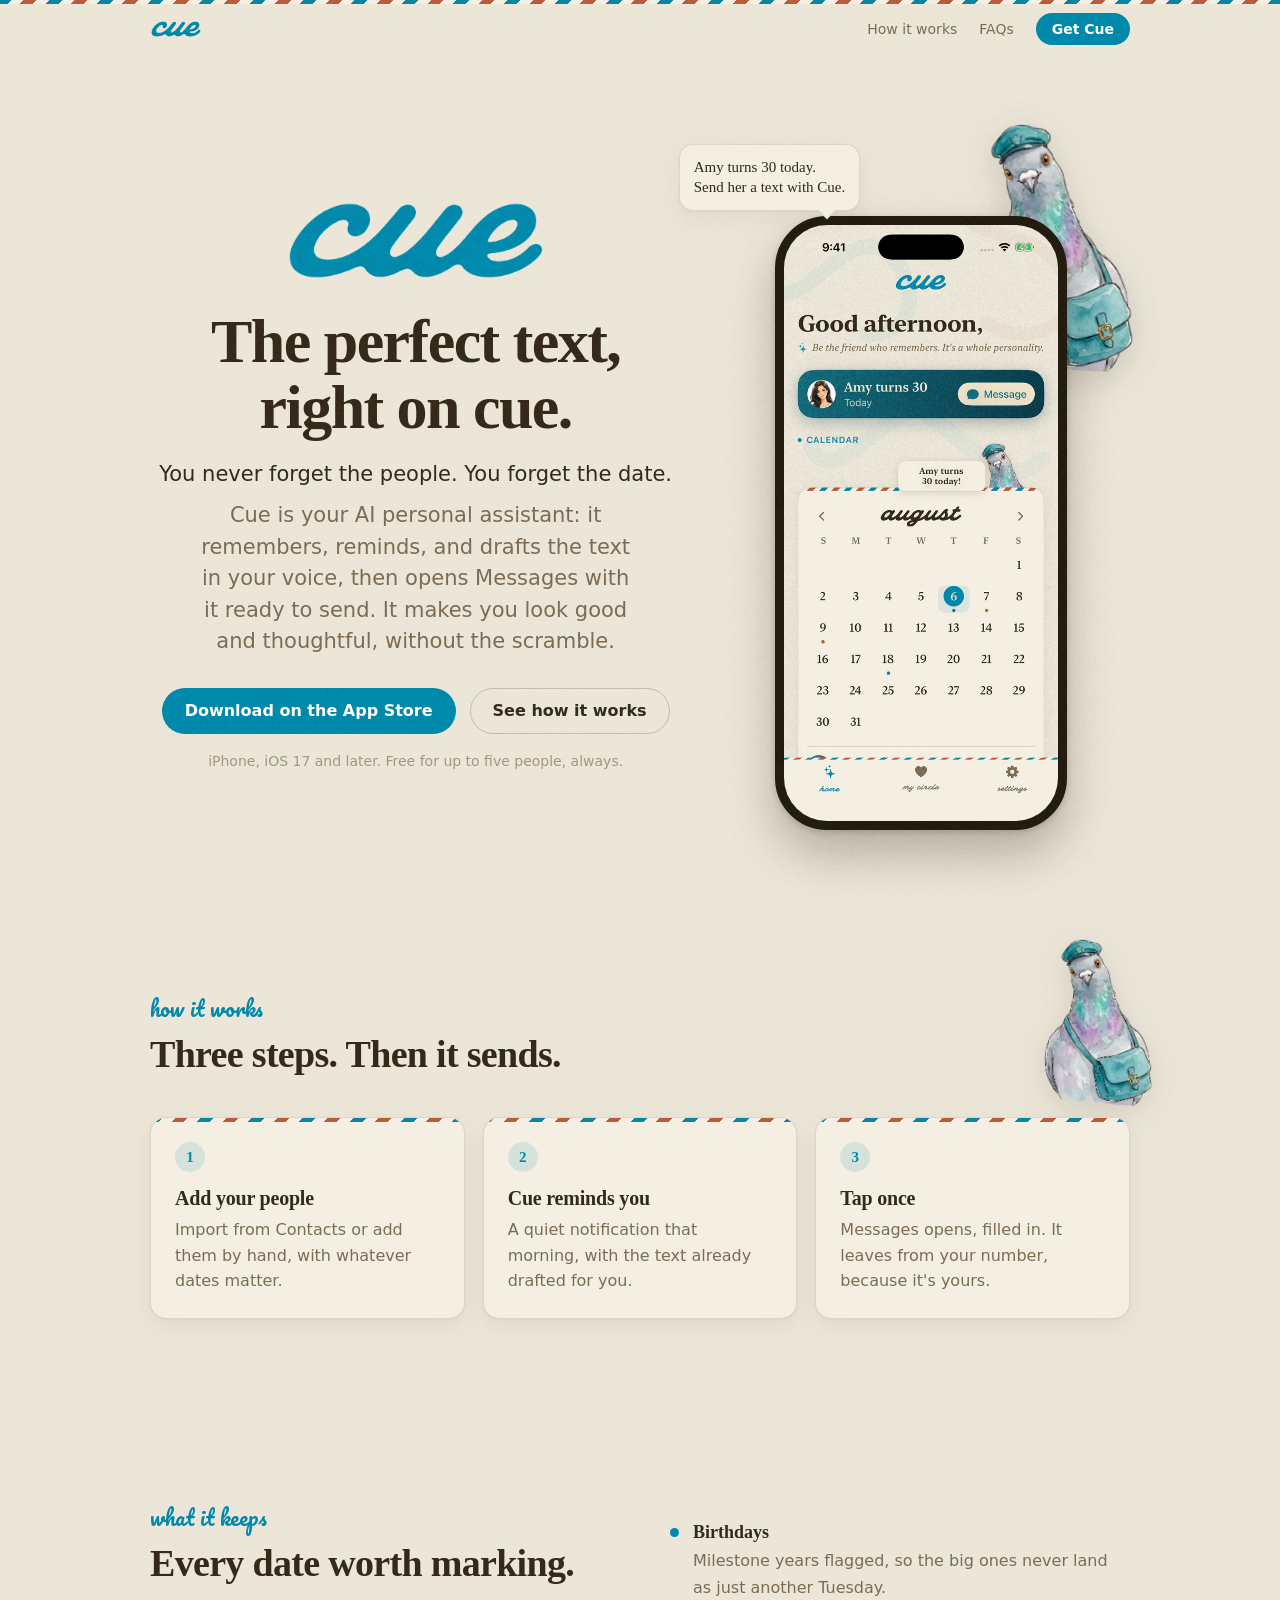
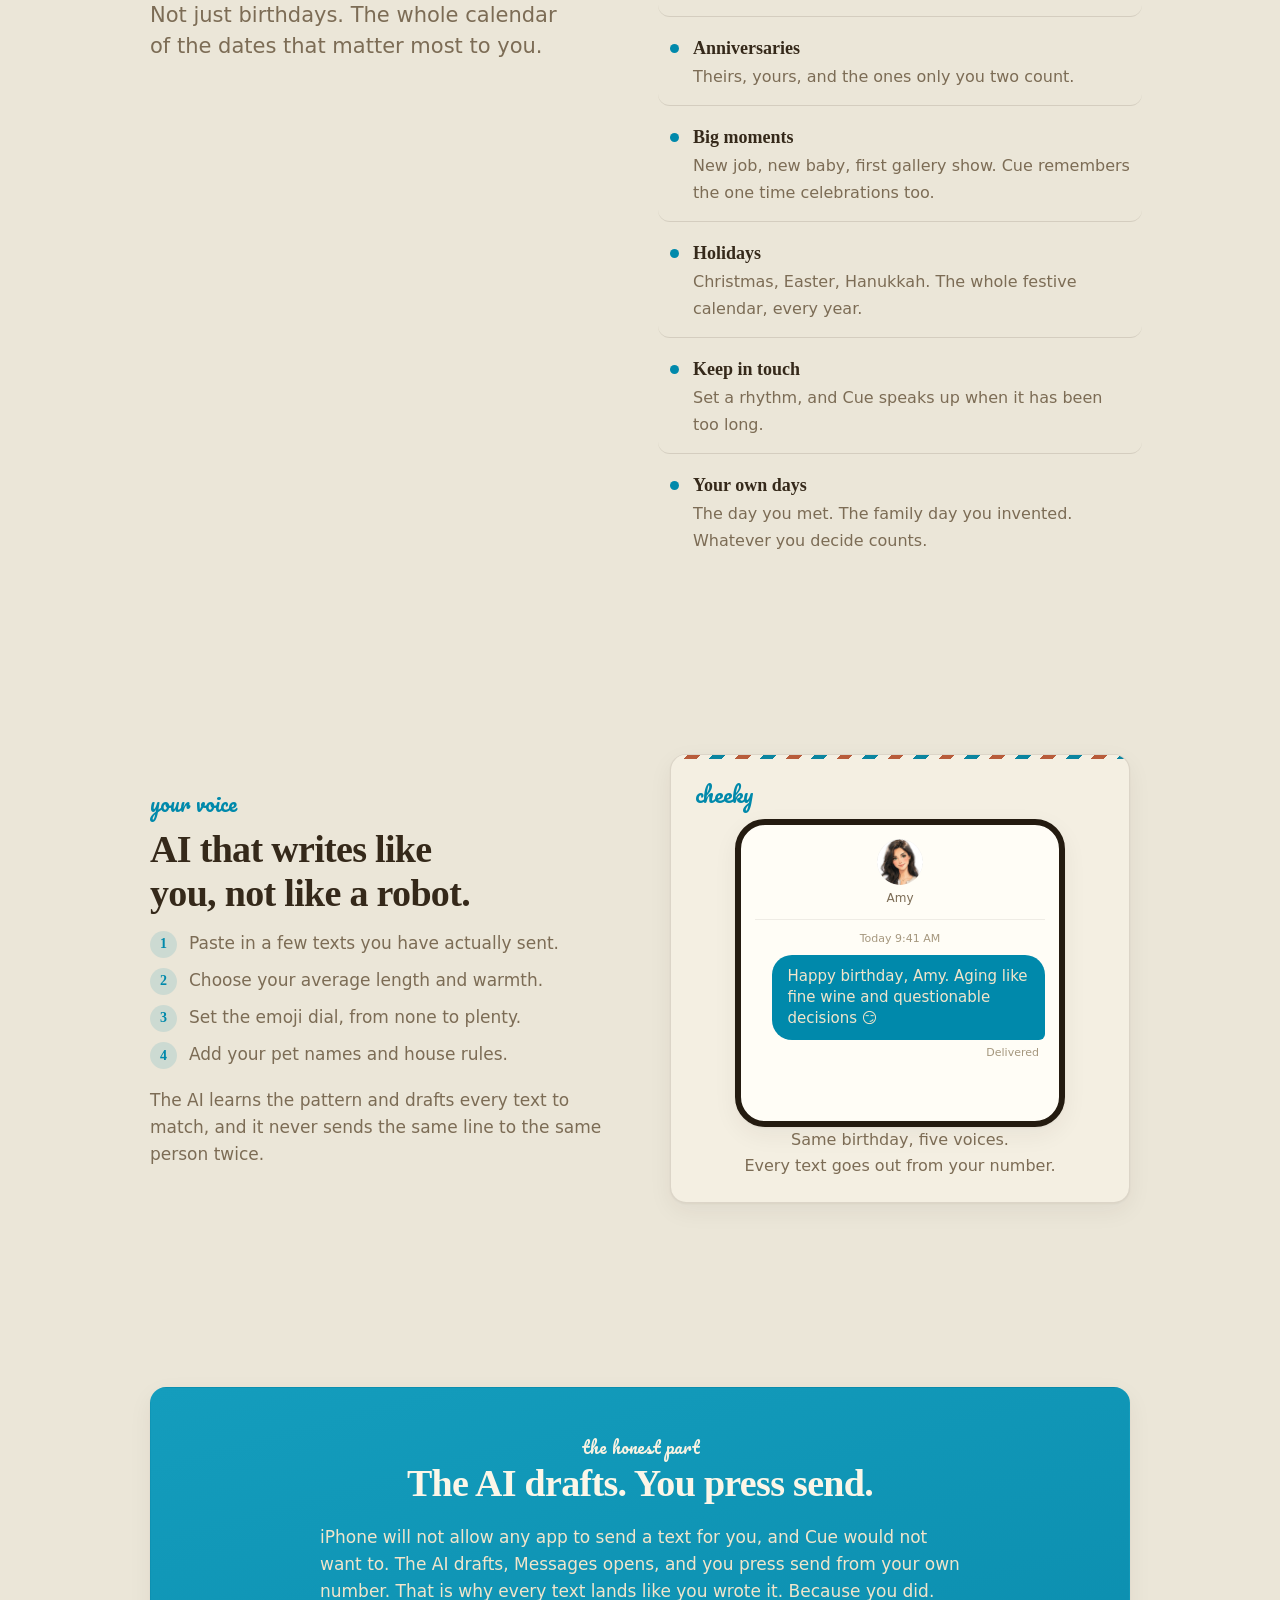
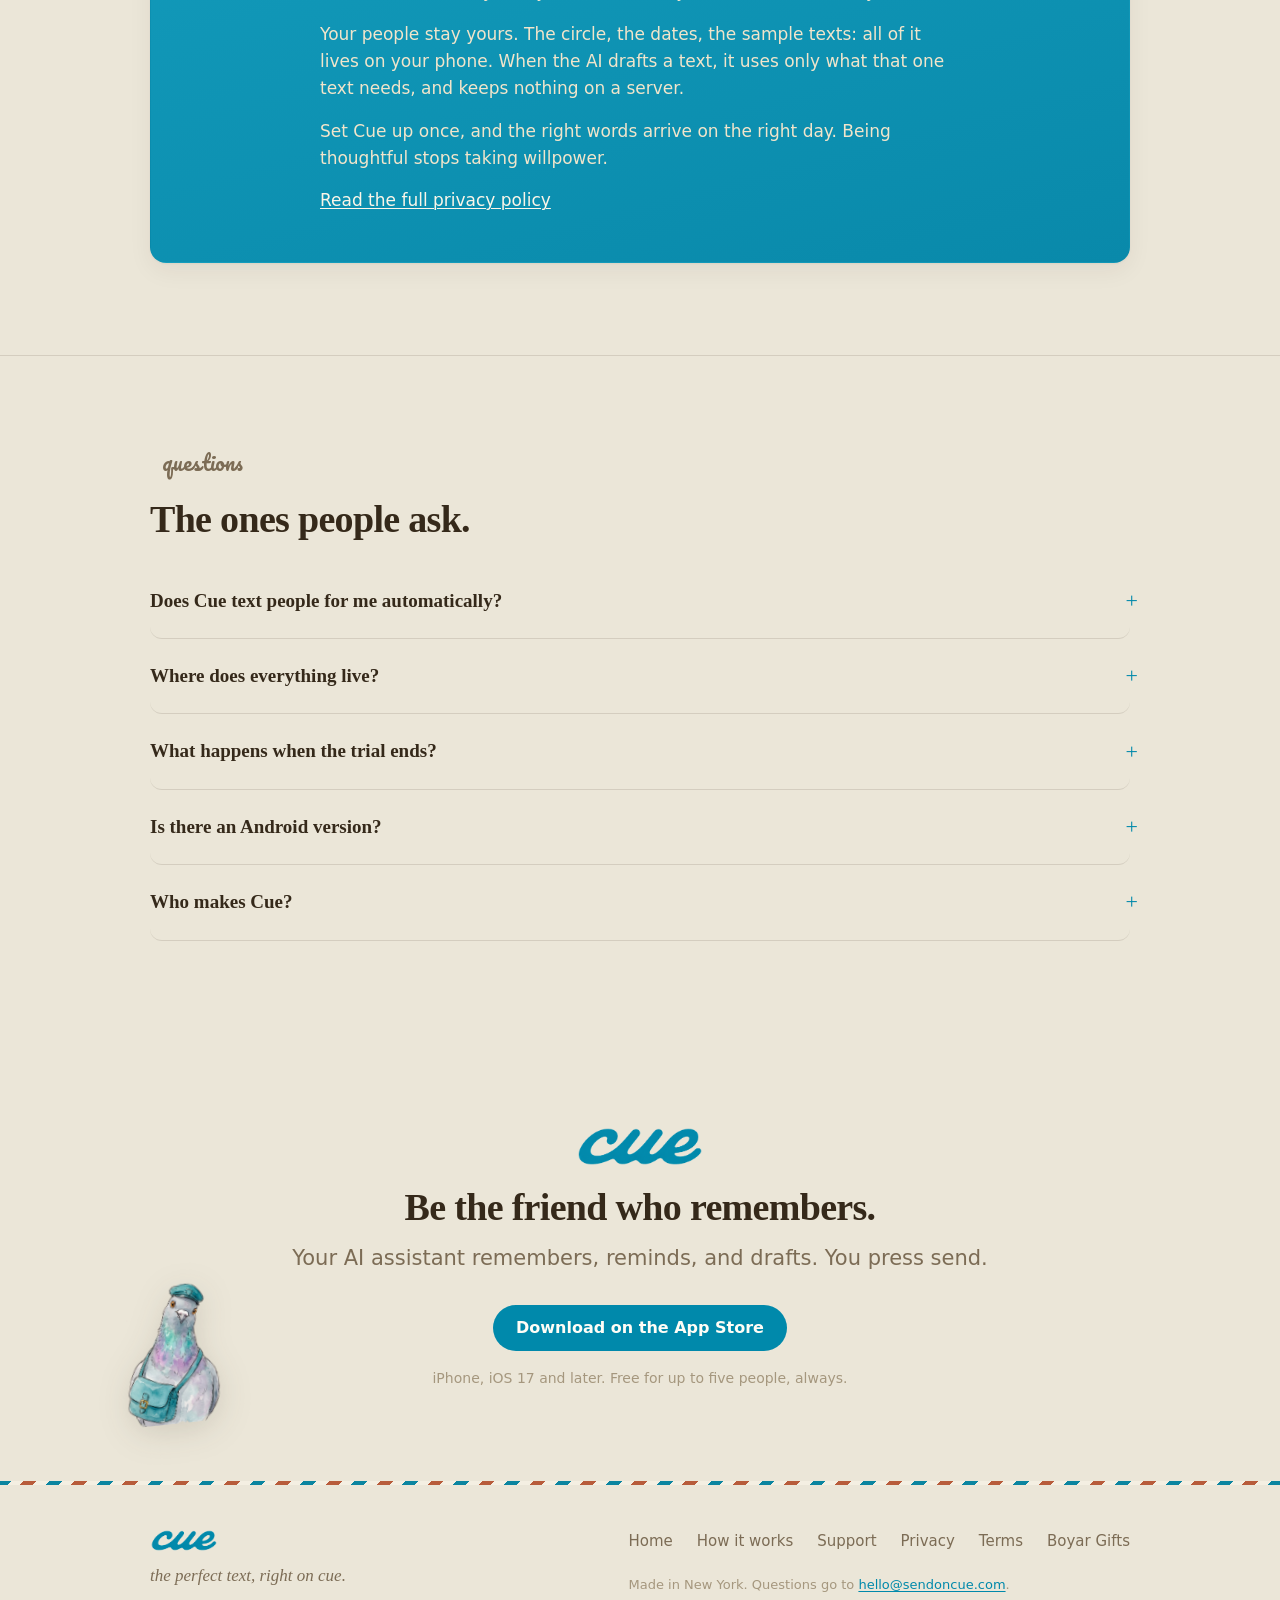
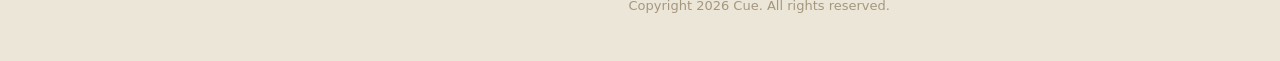
==== commit 3f2b4a91: "Hook on its own line, look-good line, kinder verbs, and phone-safe hero note - "You never forget the" ====
--- a/index.html
+++ b/index.html
@@ -61,10 +61,11 @@
     <div class="hero-copy">
       <img class="hero-mark" src="/assets/wordmark.png" alt="Cue" width="290">
       <h1>The perfect text,<br>right on cue.</h1>
+      <p class="lede lede-hook">You never forget the people. You forget the date.</p>
       <p class="lede">
-        You never forget the people. You forget the date. Cue is your AI personal
-        assistant: it remembers, reminds, and drafts the text in your voice, then
-        opens Messages with it ready to send.
+        Cue is your AI personal assistant: it remembers, reminds, and drafts the
+        text in your voice, then opens Messages with it ready to send. It makes
+        you look good and thoughtful, without the scramble.
       </p>
       <div class="cta-row">
         <!-- LAUNCH SWAP: make this an <a class="btn" href="https://apps.apple.com/app/id<APP_ID>"> -->
@@ -90,7 +91,7 @@
     <img class="perch perch-right" src="/assets/pigeon.png" alt="" aria-hidden="true">
     <div class="section-head">
       <p class="eyebrow">how it works</p>
-      <h2>Three steps, then it just runs.</h2>
+      <h2>Three steps. Then it sends.</h2>
     </div>
     <div class="grid grid-3">
       <article class="card card-stamped step">
@@ -100,7 +101,7 @@
       </article>
       <article class="card card-stamped step">
         <div class="num">2</div>
-        <h3>Cue nudges you</h3>
+        <h3>Cue reminds you</h3>
         <p>A quiet notification that morning, with the text already drafted for you.</p>
       </article>
       <article class="card card-stamped step">
--- a/assets/styles.css
+++ b/assets/styles.css
@@ -213,6 +213,8 @@
   max-width: 34em;
   margin: 0 0 30px;
 }
+/* The hook stands alone on its line, tight over the paragraph it sets up. */
+.lede-hook { margin-bottom: 10px; color: var(--ink); }
 /* Mini headers in Pacifico, sentence case. It ships one weight, 400, and its
    loops need line-height, or the descenders clip. */
 .eyebrow {
@@ -338,8 +340,14 @@
   .hero .wrap { grid-template-columns: 1fr; }
   .hero-art { order: -1; justify-self: center; margin-bottom: 4px; padding-top: 64px; }
   .phone { width: min(232px, 56vw); border-width: 7px; border-radius: 42px; }
-  .hero-pigeon { width: min(126px, 30vw); right: 0; }
-  .hero-note { left: -30px; top: 0; font-size: 13px; }
+  .hero-pigeon { width: min(116px, 28vw); right: -10px; }
+  .hero-note { left: -34px; top: -8px; font-size: 13px; }
+}
+
+/* The smallest phones: shrink both ends so the note and the bird cannot meet. */
+@media (max-width: 360px) {
+  .hero-pigeon { width: 25vw; right: -12px; }
+  .hero-note { left: -20px; top: -12px; font-size: 11.5px; }
 }
 
 /* "Soon on the App Store" chip */
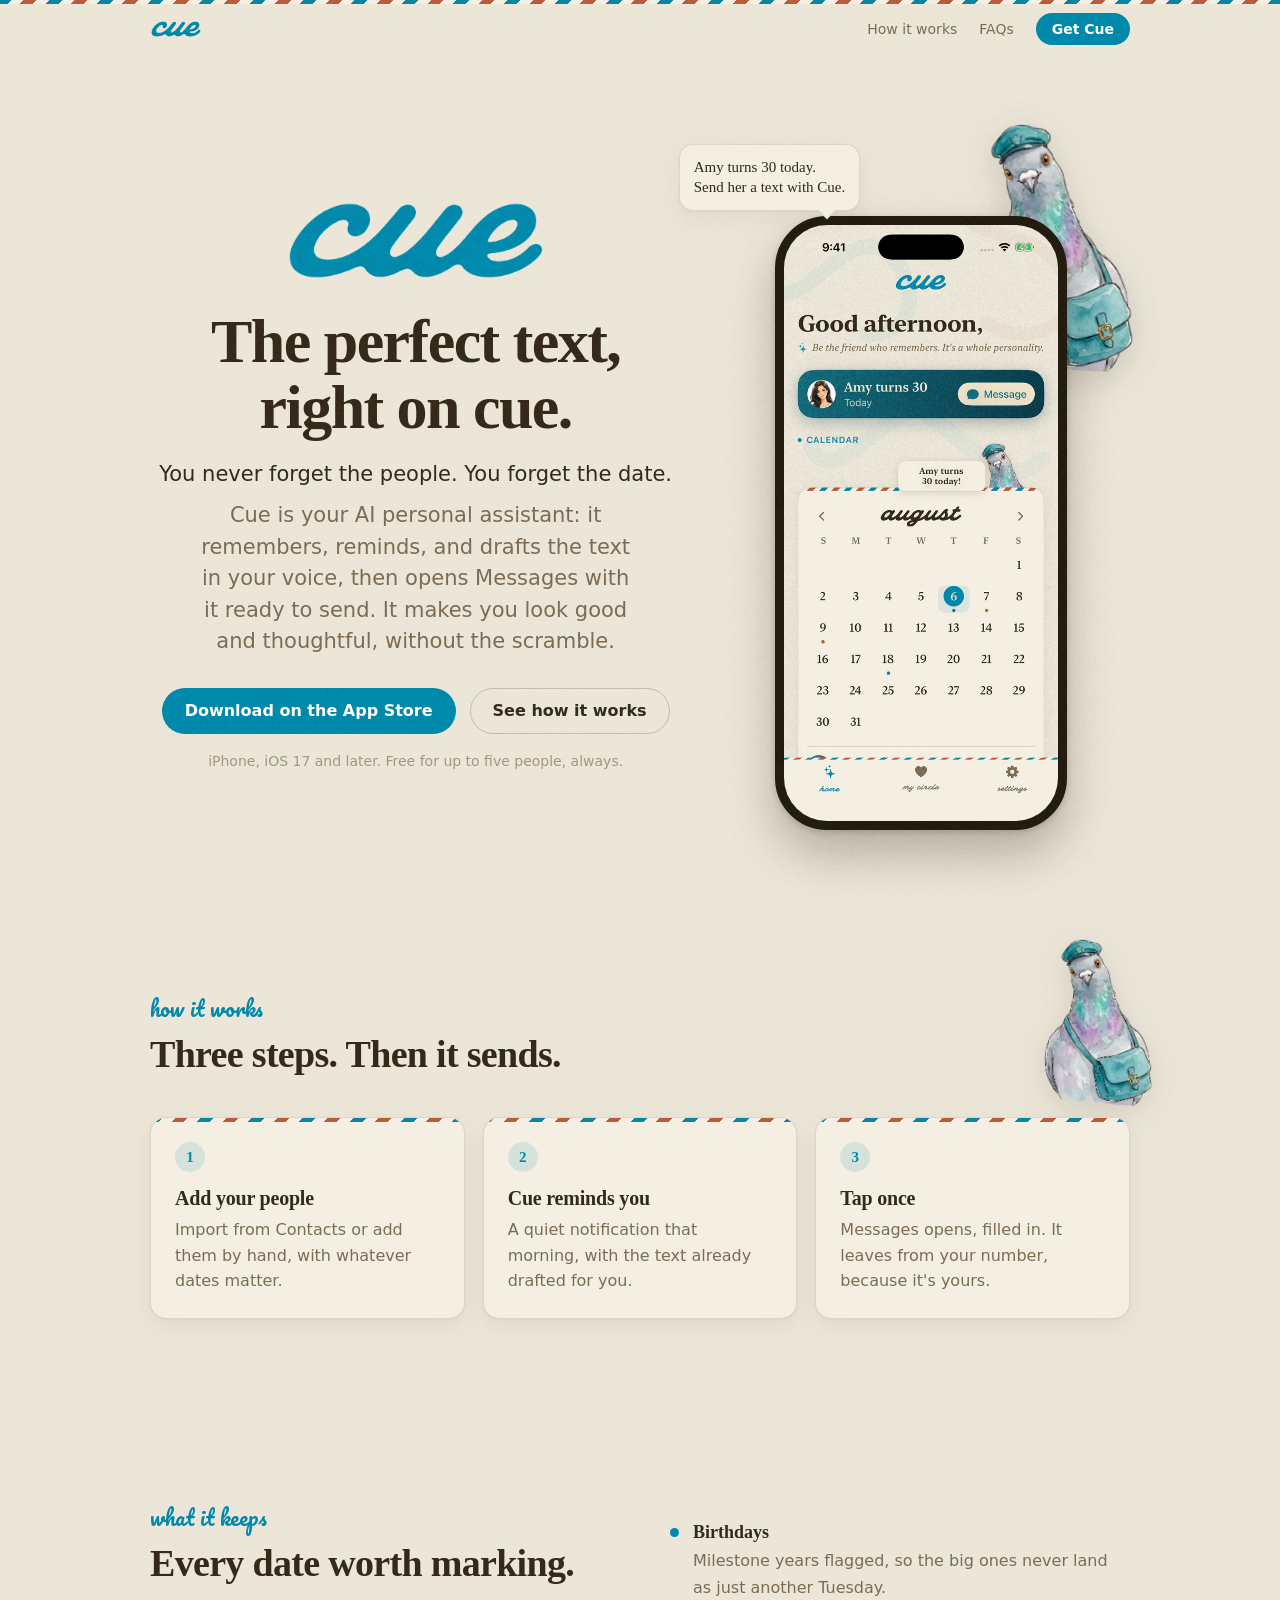
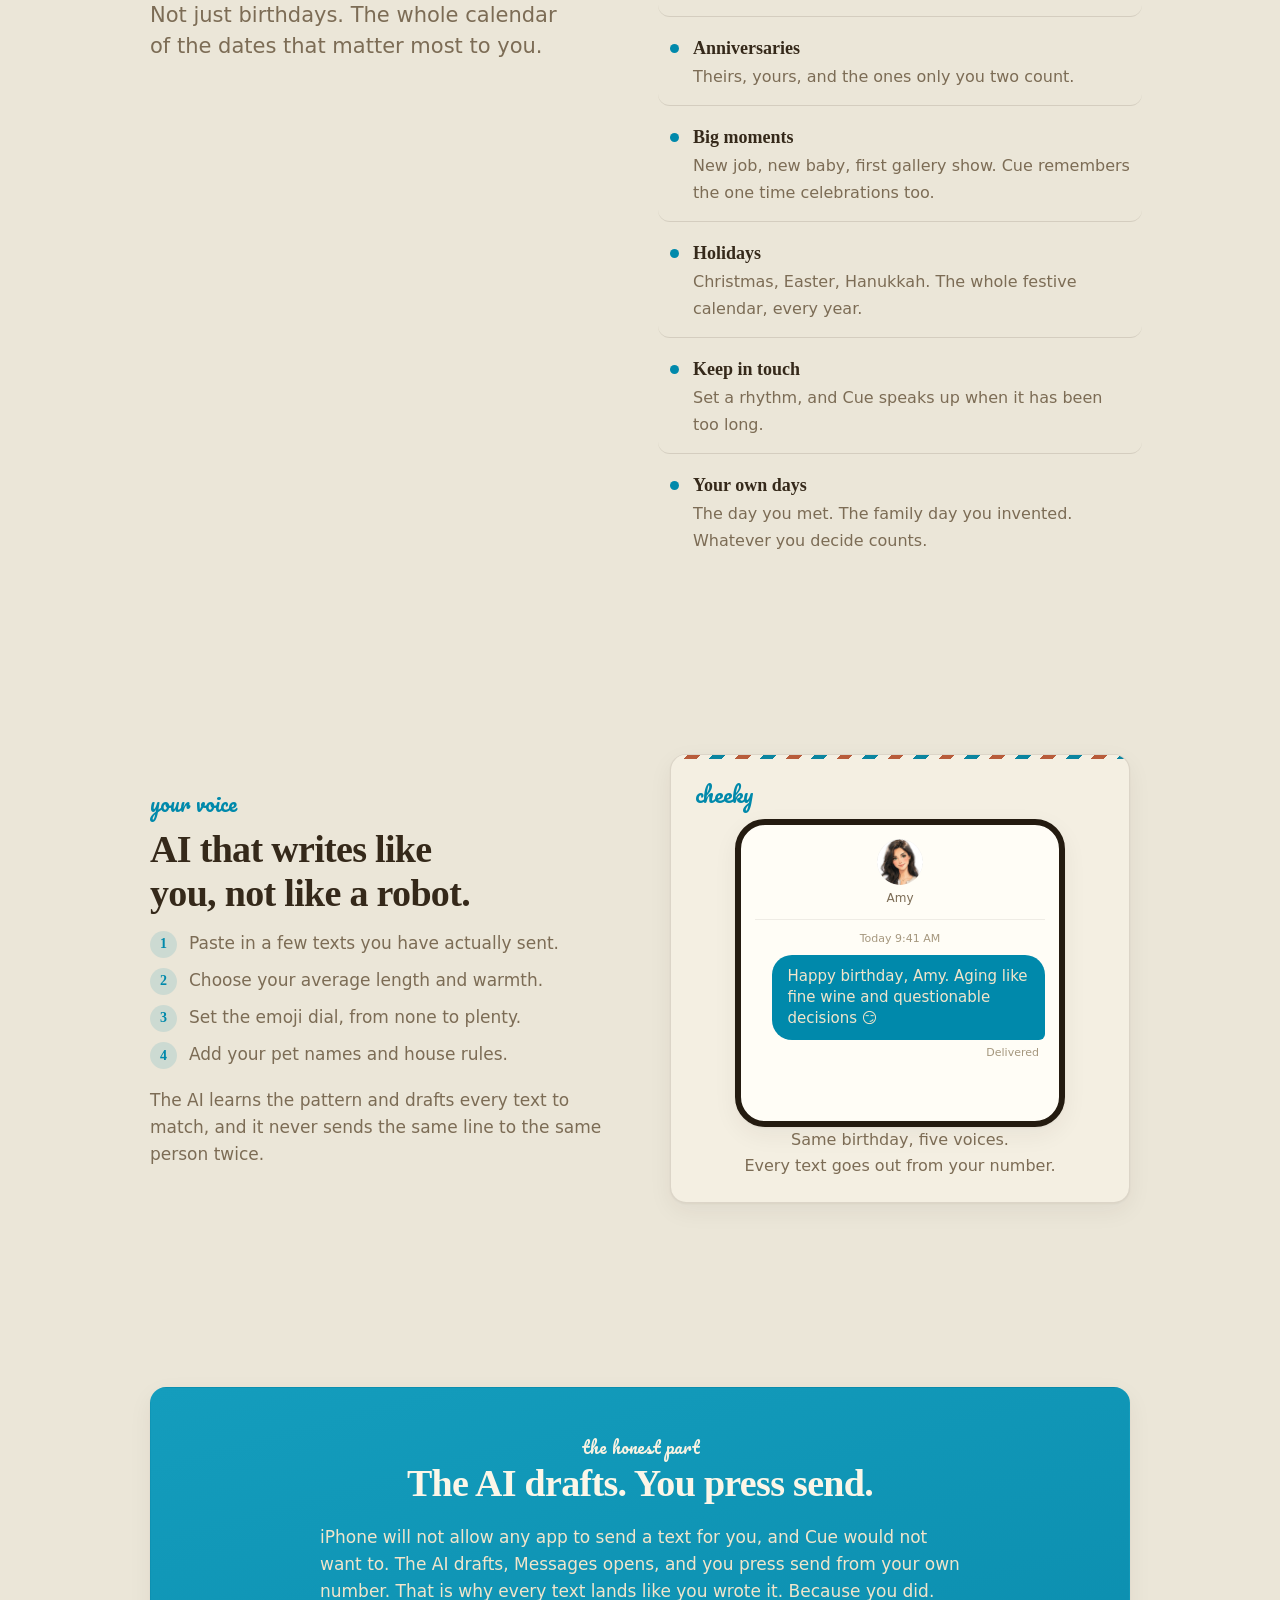
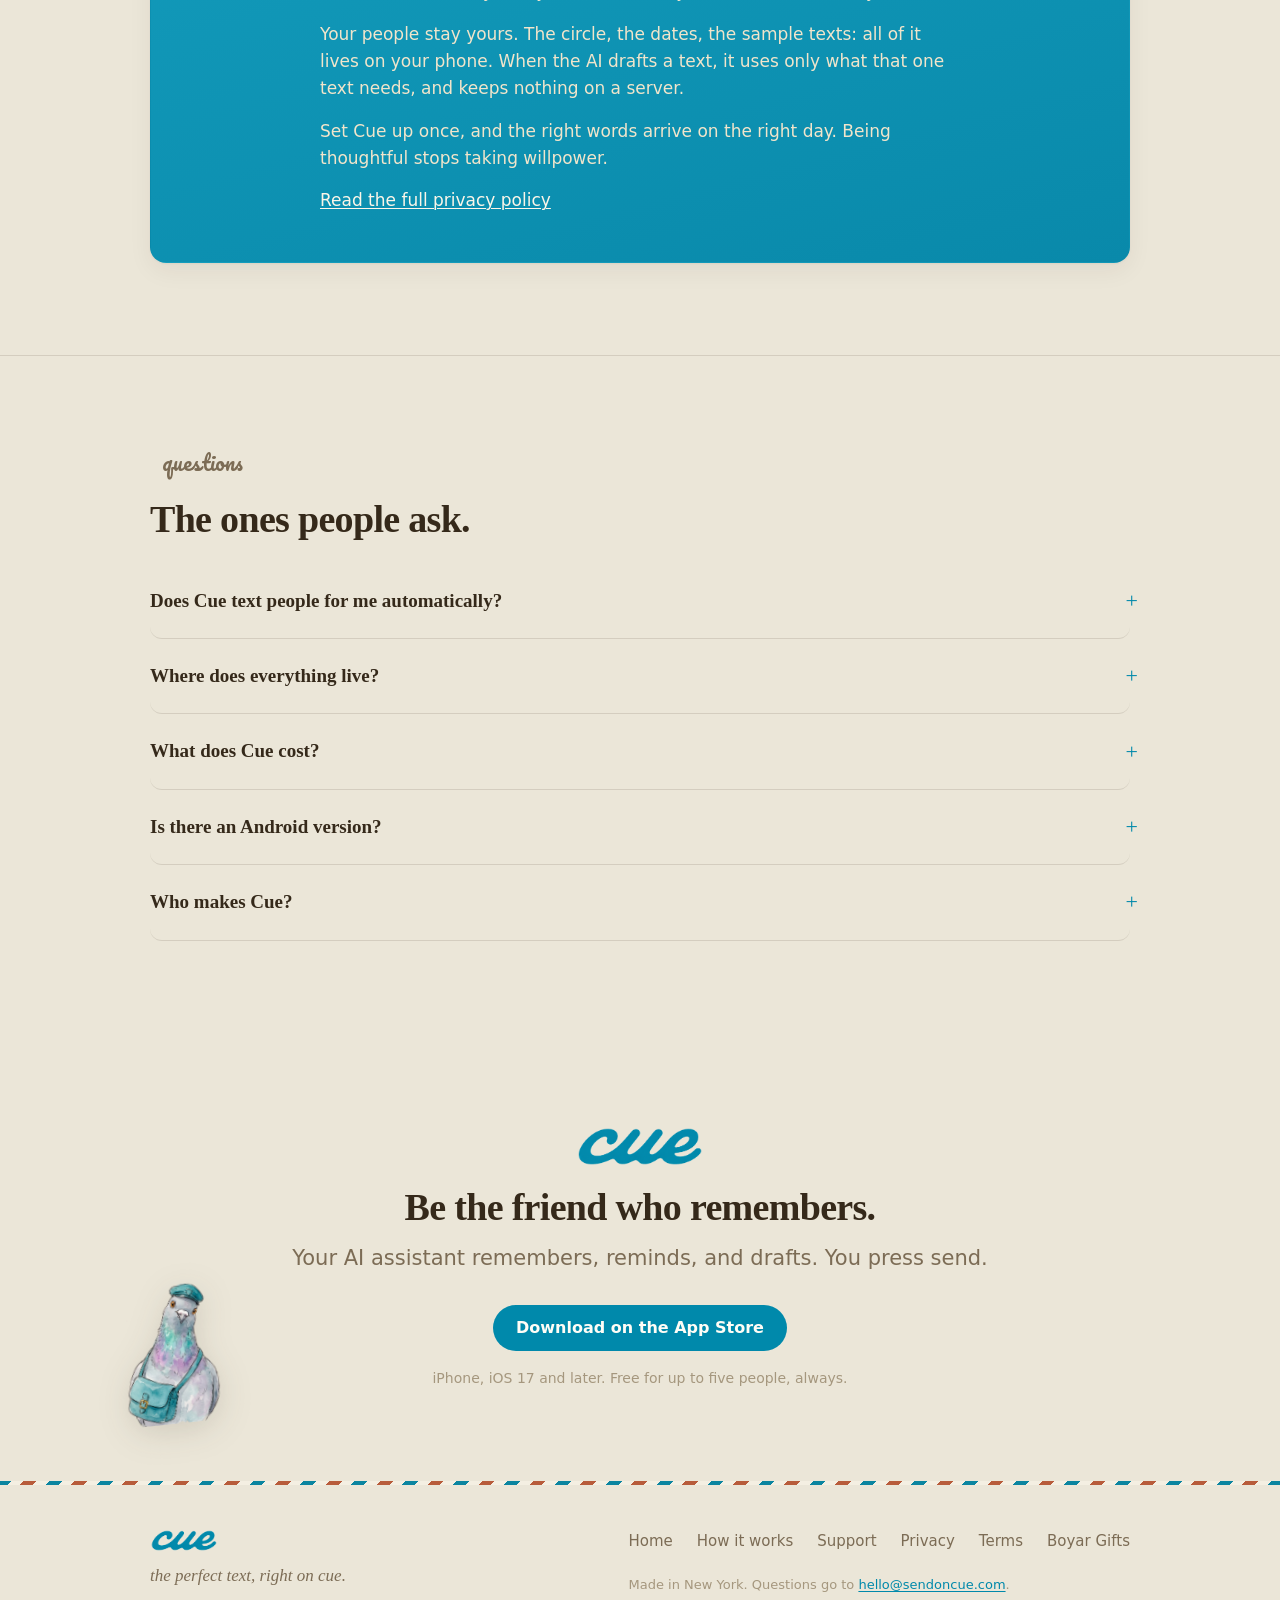
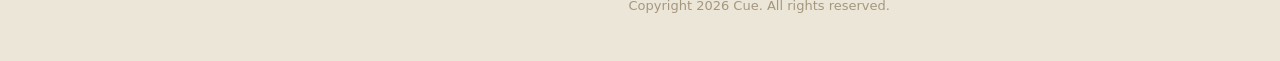
==== commit 1b42f1ff: "FAQ: the trial-end question becomes the price question Two weeks free, the whole thing, then a few o" ====
--- a/index.html
+++ b/index.html
@@ -243,10 +243,12 @@
     </details>
 
     <details>
-      <summary>What happens when the trial ends?</summary>
-      <p>
-        Nothing is deleted. Cue keeps reminding you about up to five people and keeps
-        drafting on your device. Subscribe whenever you want the rest back.
+      <summary>What does Cue cost?</summary>
+      <p>
+        Cue is free to try for two weeks, the whole thing. After the trial, you can
+        explore a few options to keep Cue working for you: monthly, yearly, or the
+        free circle of up to five people. Billing runs through your Apple Account,
+        and nothing you have added is ever deleted.
       </p>
     </details>
 
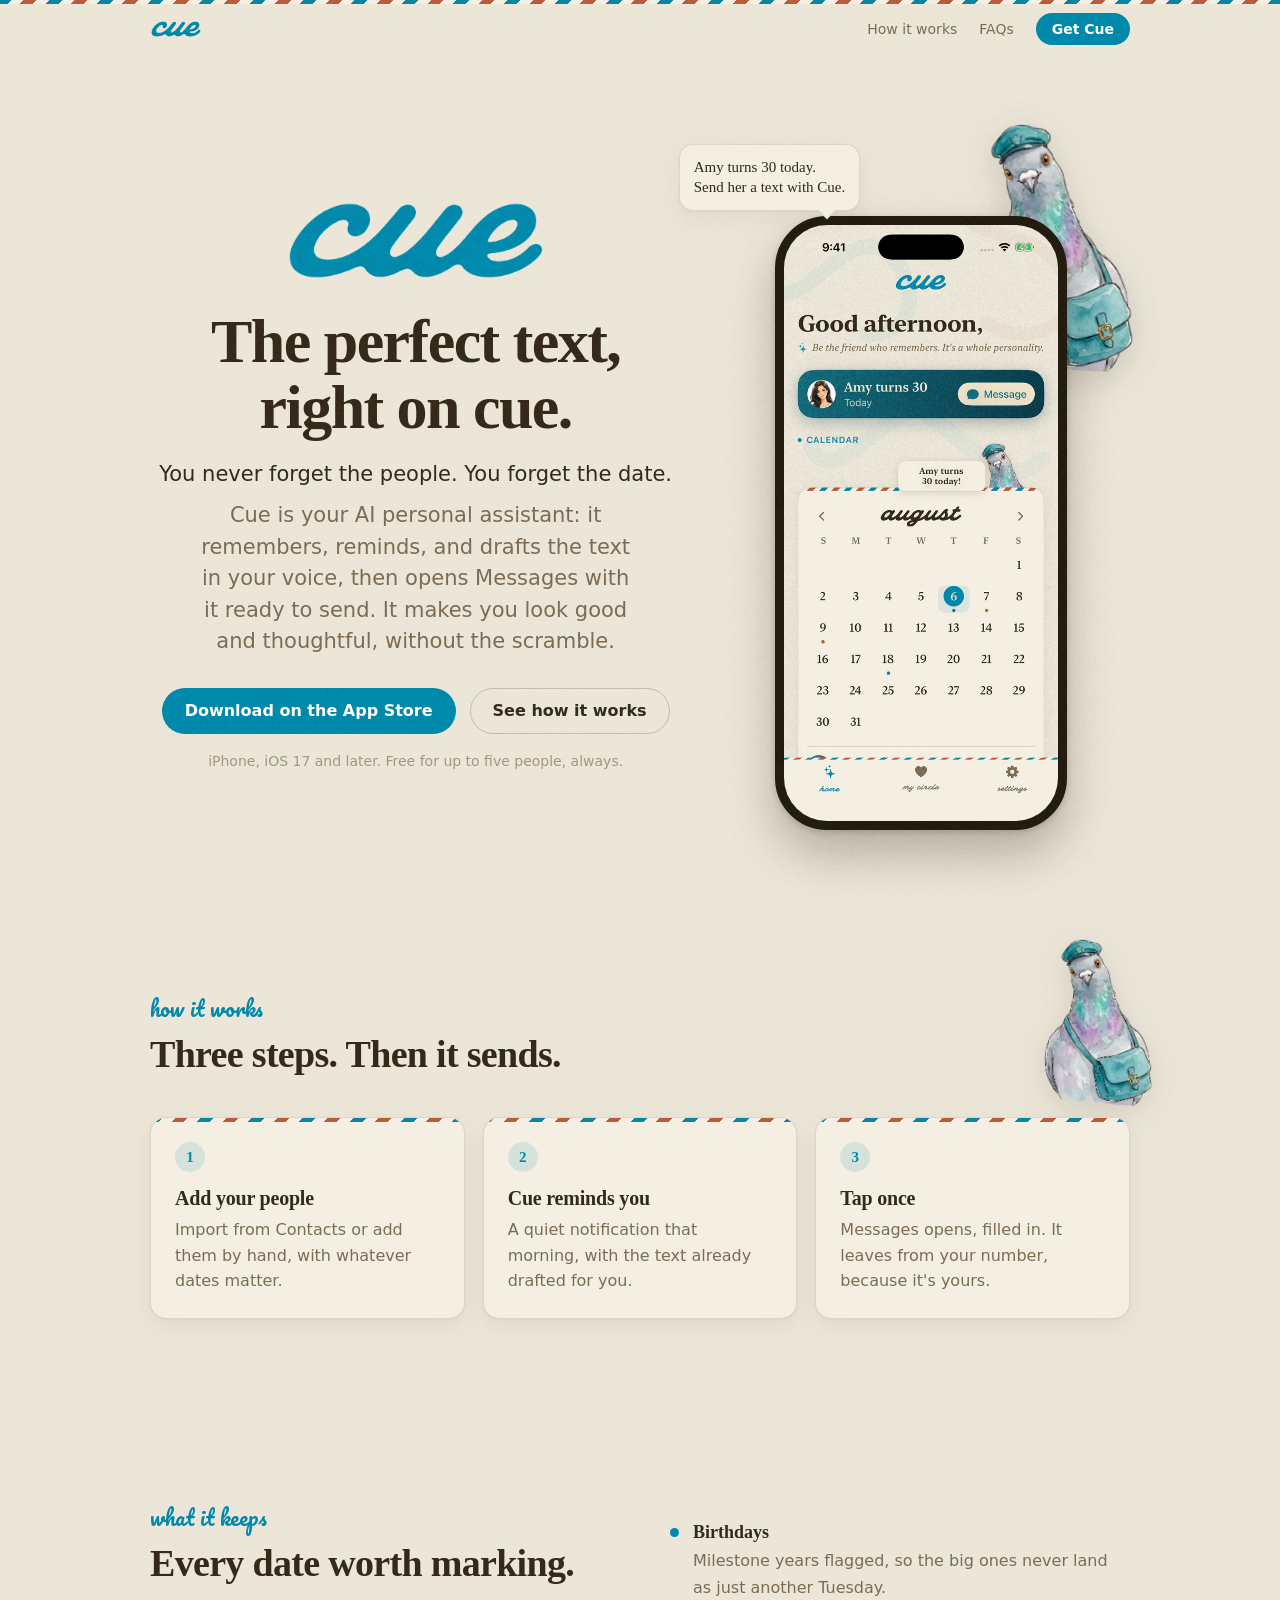
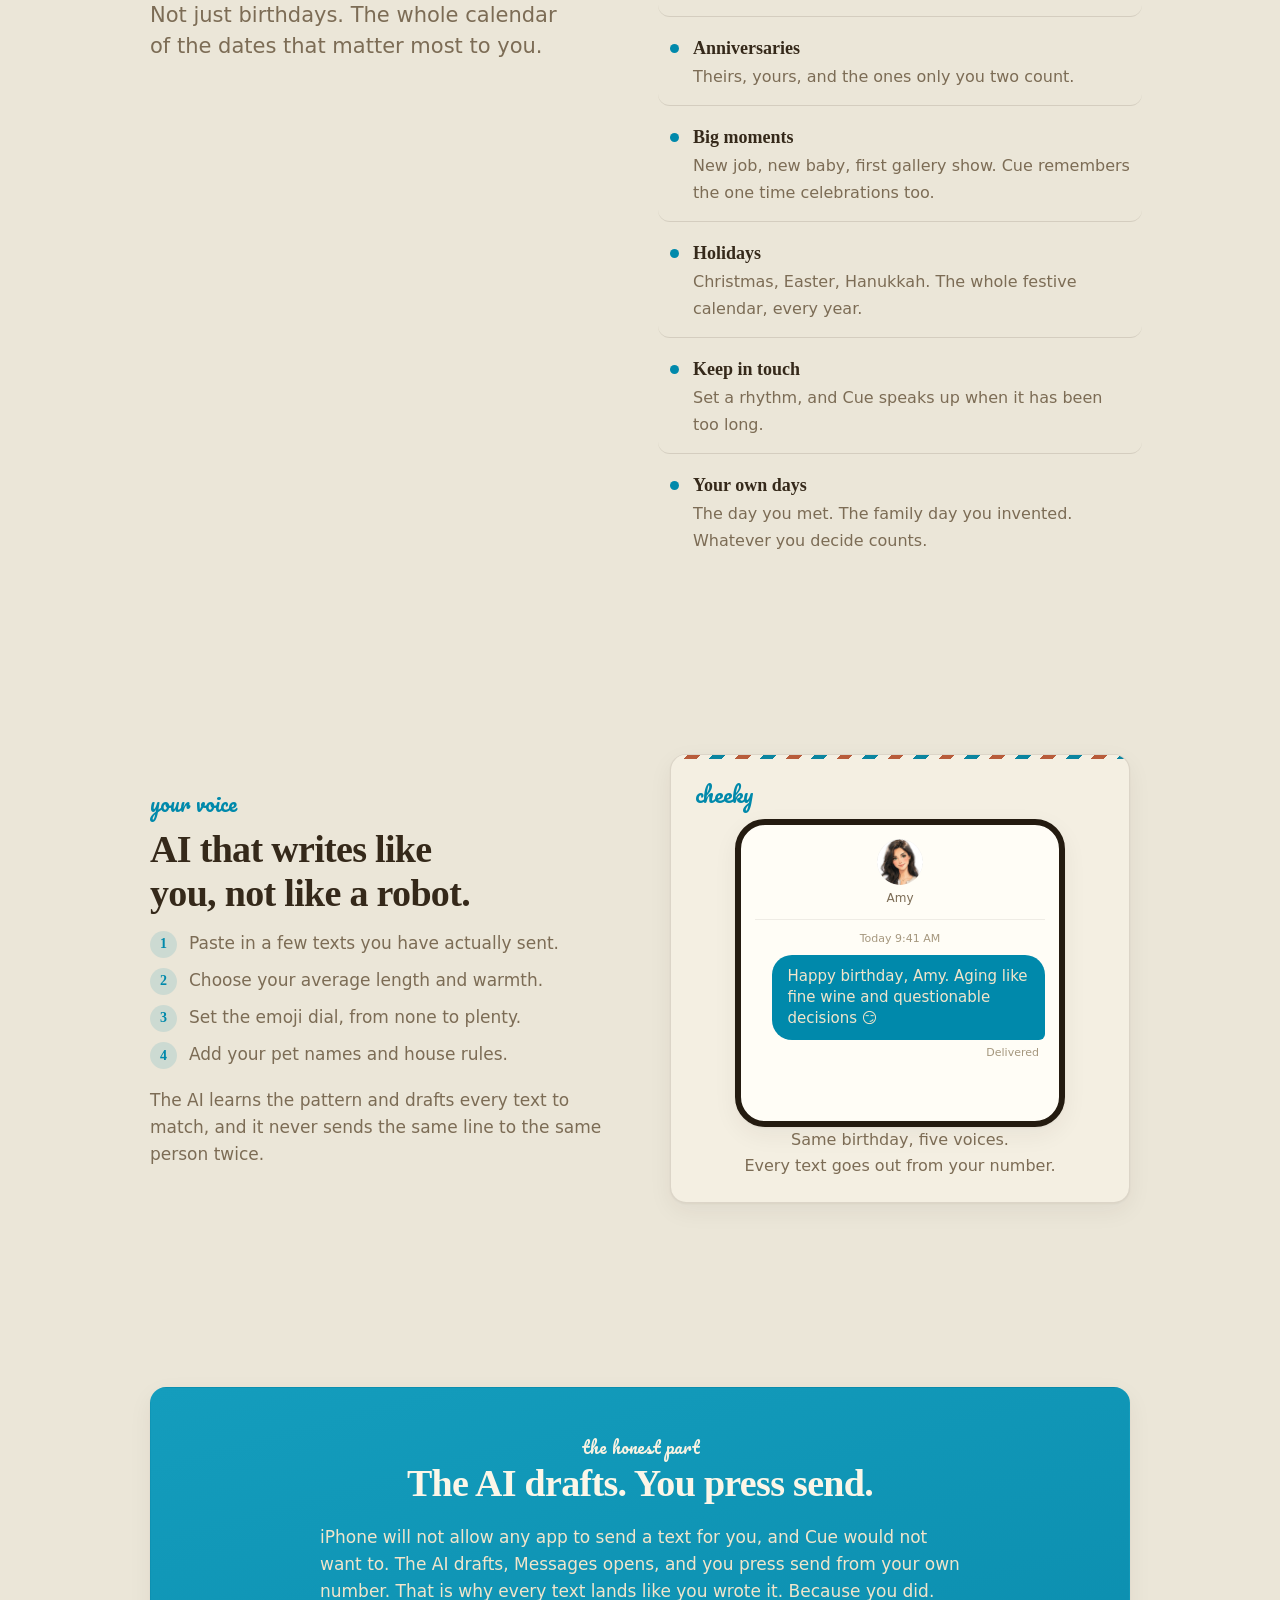
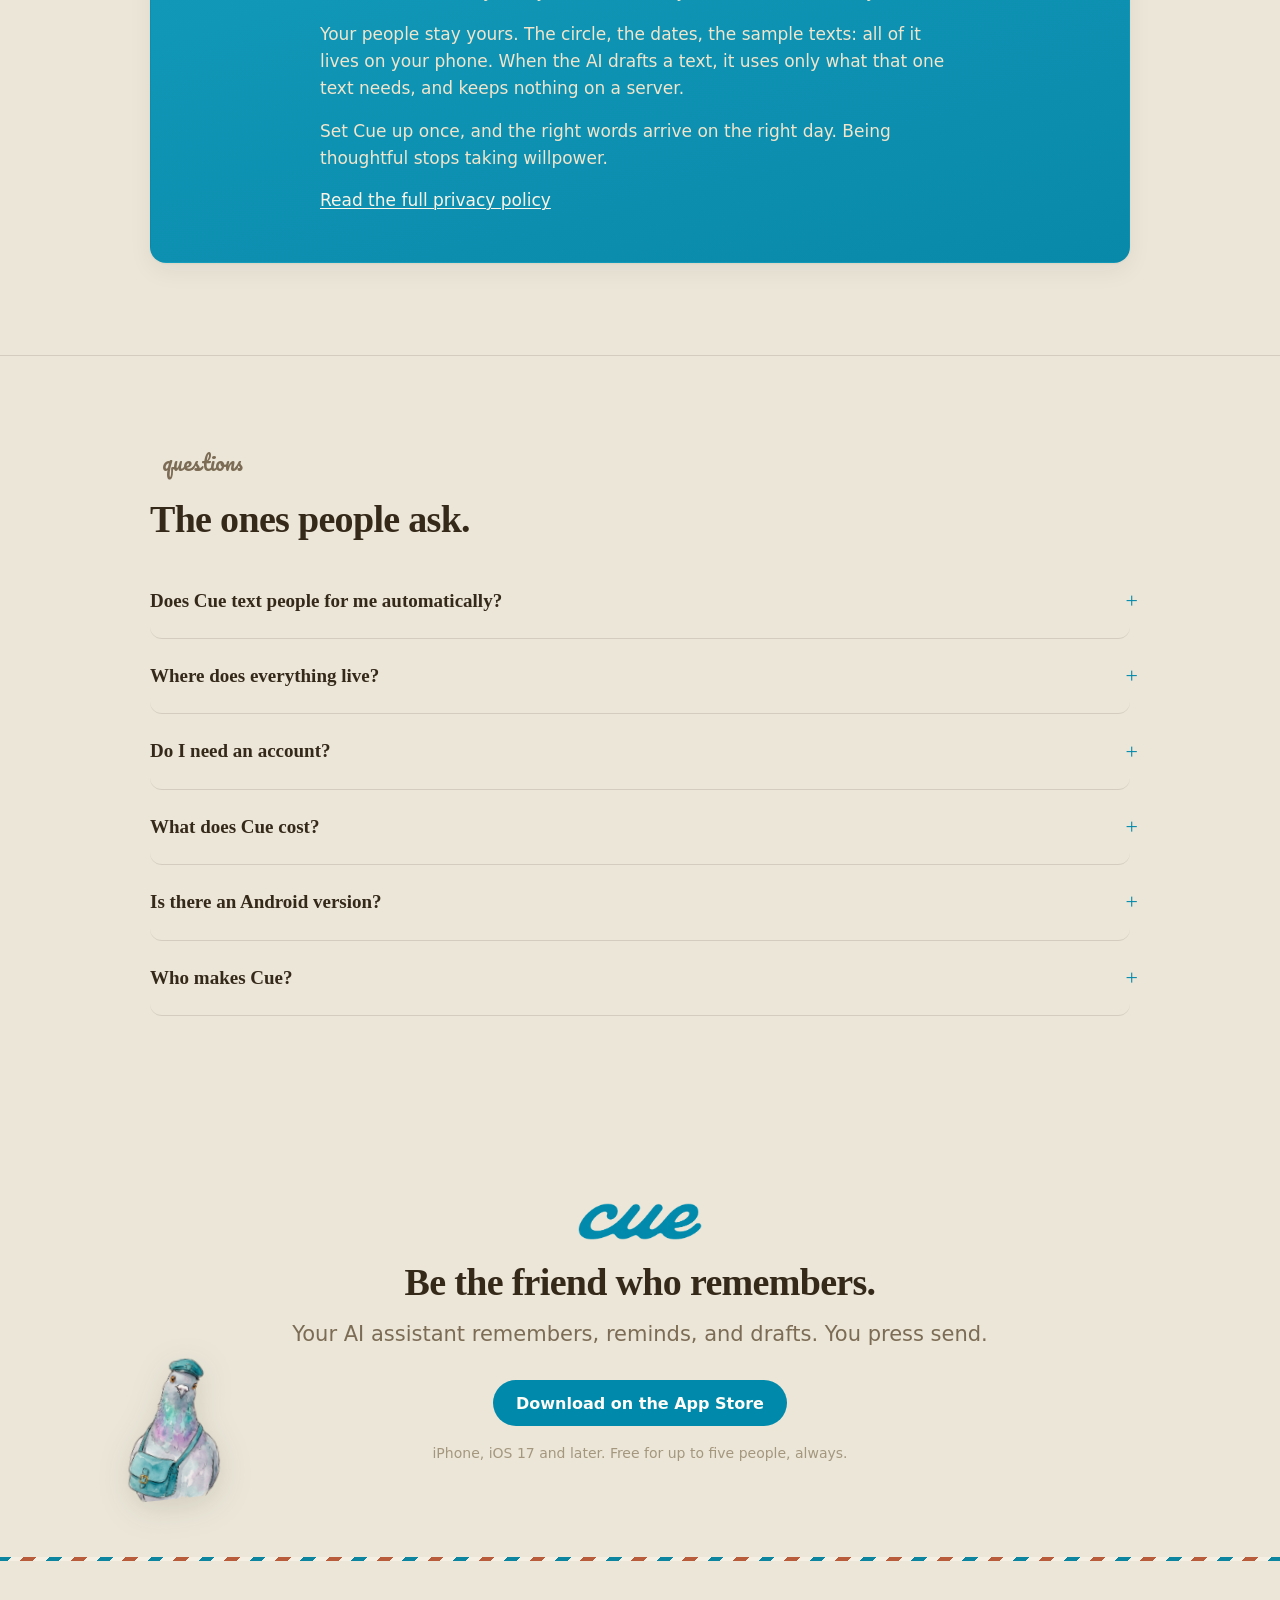
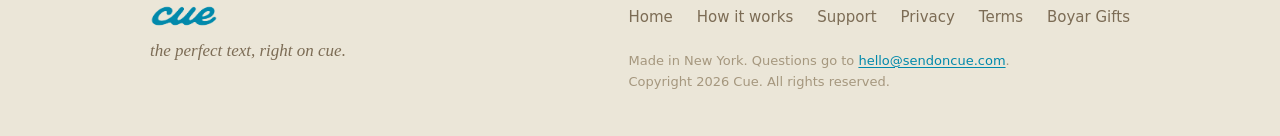
==== commit b3822e51: "Privacy policy and FAQ catch up with accounts The app now has light accounts (email code sign-in plu" ====
--- a/index.html
+++ b/index.html
@@ -243,6 +243,15 @@
     </details>
 
     <details>
+      <summary>Do I need an account?</summary>
+      <p>
+        Yes, a light one: your email and a phone number. We email you a code to
+        sign in; there is no password. Your people still live on your phone, not
+        on the account.
+      </p>
+    </details>
+
+    <details>
       <summary>What does Cue cost?</summary>
       <p>
         Cue is free to try for two weeks, the whole thing. After the trial, you can
